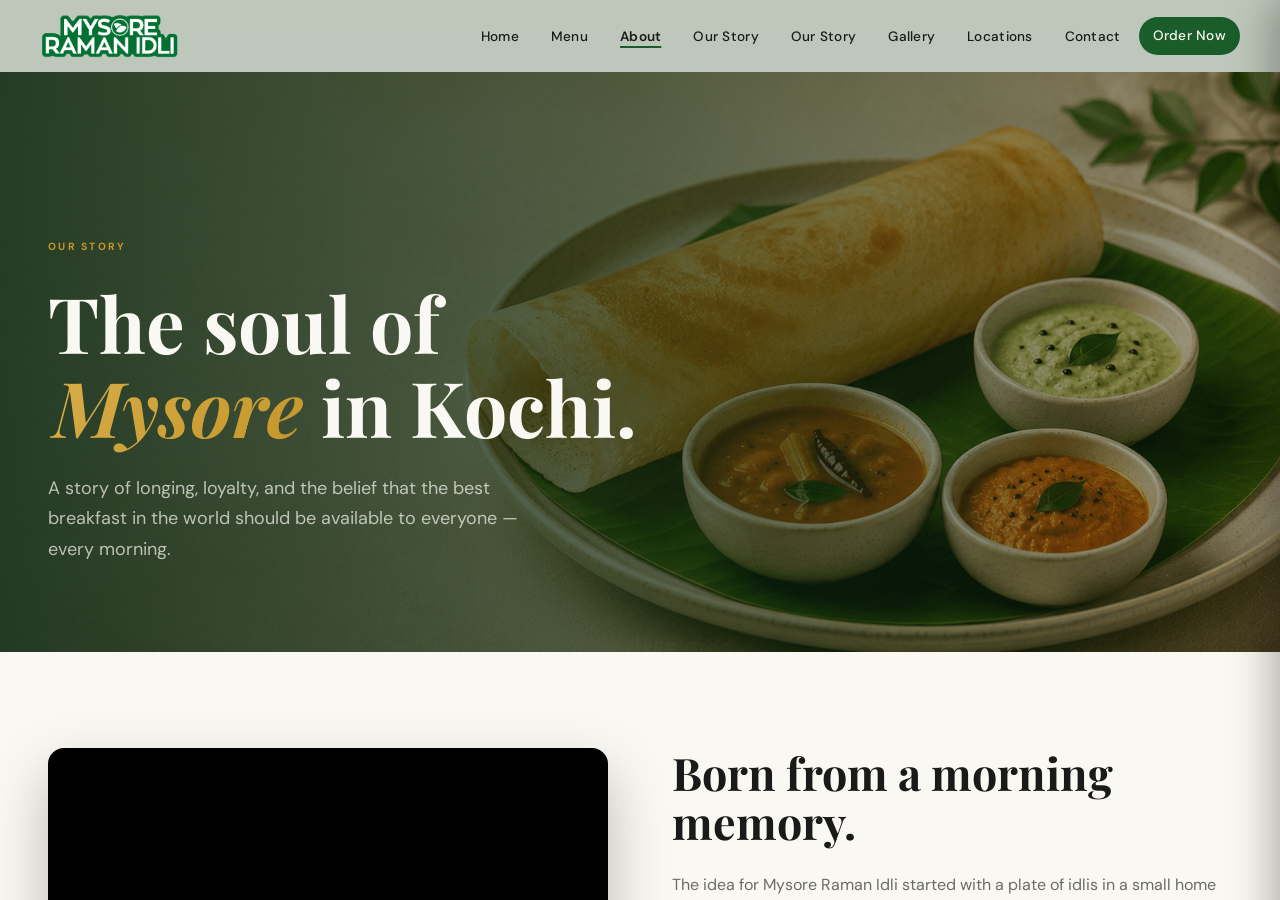
==== docs/about.html @ f214b38c "Add dedicated close button inside nav drawer" ====
<!DOCTYPE html>
<html lang="en">
<head>
  <meta charset="UTF-8" />
  <meta name="viewport" content="width=device-width, initial-scale=1.0" />
  <title>About — Mysore Raman Idli</title>
  <meta name="description" content="The story behind Mysore Raman Idli — from Mysore's misty lanes to the vibrant heart of Kochi." />
  <!-- Open Graph -->
  <meta property="og:type" content="website" />
  <meta property="og:url" content="https://kiranmrkmr.github.io/mysoreramanidli/about.html" />
  <meta property="og:title" content="About — Mysore Raman Idli" />
  <meta property="og:description" content="The story behind Mysore Raman Idli — from Mysore's misty lanes to the vibrant heart of Kochi." />
  <meta property="og:image" content="https://kiranmrkmr.github.io/mysoreramanidli/images/og-image.jpg" />
  <meta property="og:image:width" content="1200" />
  <meta property="og:image:height" content="630" />
  <!-- Twitter Card -->
  <meta name="twitter:card" content="summary_large_image" />
  <meta name="twitter:title" content="About — Mysore Raman Idli" />
  <meta name="twitter:description" content="The story behind Mysore Raman Idli — from Mysore's misty lanes to the vibrant heart of Kochi." />
  <meta name="twitter:image" content="https://kiranmrkmr.github.io/mysoreramanidli/images/og-image.jpg" />
  <link rel="icon" href="images/favicon.png" type="image/png" />
  <link rel="stylesheet" href="css/styles.css" />
</head>
<body>

<!-- ===== NAVBAR ===== -->
<nav class="navbar inner-page" id="navbar">
  <div class="nav-inner">
    <a class="nav-logo" href="index.html">
      <img src="images/mri-text-only-logo.png" alt="Mysore Raman Idli" />
    </a>
    <ul class="nav-links">
      <li><a href="index.html">Home</a></li>
      <li><a href="menu.html">Menu</a></li>
      <li><a href="about.html" class="active">About</a></li>
      <li><a href="story.html">Our Story</a></li>
      <li><a href="story.html">Our Story</a>
  <a href="gallery.html">Gallery</a></li>
      <li><a href="locations.html">Locations</a></li>
      <li><a href="contact.html">Contact</a></li>
      <li><a href="menu.html" class="nav-order">Order Now</a></li>
    </ul>
    <button class="hamburger" aria-label="Toggle menu"><span></span><span></span><span></span></button>
  </div>

<div class="nav-overlay"></div>
<nav class="nav-drawer"><button class="nav-drawer-close" aria-label="Close menu"><svg width="20" height="20" viewBox="0 0 24 24" fill="none" stroke="currentColor" stroke-width="2.5" stroke-linecap="round"><line x1="18" y1="6" x2="6" y2="18"/><line x1="6" y1="6" x2="18" y2="18"/></svg></button>
  <a href="index.html">Home</a>
  <a href="menu.html">Menu</a>
  <a href="about.html" class="active">About</a>
  <a href="story.html">Our Story</a>
  <a href="gallery.html">Gallery</a>
  <a href="locations.html">Locations</a>
  <a href="contact.html">Contact</a>
  <a href="menu.html" class="nav-drawer-order">Order Now</a>
</nav>


<main>

<!-- ===== PAGE HERO ===== -->
<section class="page-hero">
  <div class="page-hero-bg">
    <img src="images/about-heroo.png" alt="" aria-hidden="true" />
  </div>
  <div class="page-hero-overlay"></div>
  <div class="container-xl">
    <div class="reveal">
      <div class="section-label" style="margin-bottom:1.5rem;">Our Story</div>
      <h1>The soul of<br /><span class="text-gradient-gold" style="font-style:italic;">Mysore</span> in Kochi.</h1>
      <p>A story of longing, loyalty, and the belief that the best breakfast in the world should be available to everyone — every morning.</p>
    </div>
  </div>
</section>

<!-- ===== STORY ===== -->
<section class="about-story">
  <div class="container-xl">
    <div class="about-grid">
      <div class="reveal-left">
        <div class="video-wrap">
          <iframe
            src="https://www.youtube.com/embed/CPNdASzoP14?rel=0&modestbranding=1"
            title="Mysore Raman Idli — Our Story"
            allow="accelerometer; autoplay; clipboard-write; encrypted-media; gyroscope; picture-in-picture"
            allowfullscreen
            loading="lazy">
          </iframe>
        </div>
      </div>
      <div class="about-text reveal">
        <h2>Born from a morning memory.</h2>
        <p>The idea for Mysore Raman Idli started with a plate of idlis in a small home in Mysore. Steamed to perfection, draped in golden ghee, dusted with aromatic podi — it was a breakfast that stopped time.</p>
        <p>Our founder spent years trying to recreate that morning in Kochi. He found it was impossible — not because the recipe was secret, but because the <em>care</em> was. The unhurried fermentation. The stone-ground batter. The fresh steam.</p>
        <p>So he did it right. He learnt from the homes of Mysore. He brought the ingredients, the process, the patience — and the people who understood what a real idli meant.</p>
        <p>In November 2022, Mysore Raman Idli opened its doors in Palarivattom, Kochi. Within weeks, the queues told him everything. Kochi was hungry for this. For authenticity. For that morning memory.</p>
        <p class="accent">We are still that small kitchen with big intentions. Just with more tables now.</p>
      </div>
    </div>
  </div>
</section>

<!-- ===== VALUES ===== -->
<section class="values-section">
  <div class="container-xl">
    <div class="section-header reveal">
      <div class="section-label justify-center" style="justify-content:center;margin-bottom:1.25rem;">What We Stand For</div>
      <h2>Our values.</h2>
    </div>
    <div class="values-grid">
      <div class="value-card reveal" data-delay="0">
        <div class="value-icon"><svg xmlns="http://www.w3.org/2000/svg" viewBox="0 0 24 24" fill="none" stroke="currentColor" stroke-width="1.5" stroke-linecap="round" stroke-linejoin="round"><path d="M12 22c-4-4-7-9-7-13a7 7 0 0 1 14 0c0 4-3 9-7 13z"/><path d="M12 9c0 3-2 5.5-2 5.5"/><path d="M12 9c0 3 2 5.5 2 5.5"/></svg></div>
        <h3 class="value-title">Authenticity</h3>
        <p class="value-desc">Recipes sourced from Mysore homes. Nothing adapted for convenience — everything faithful to the original.</p>
      </div>
      <div class="value-card reveal" data-delay="0.1">
        <div class="value-icon"><svg xmlns="http://www.w3.org/2000/svg" viewBox="0 0 24 24" fill="none" stroke="currentColor" stroke-width="1.5" stroke-linecap="round" stroke-linejoin="round"><path d="M5 3h14"/><path d="M5 21h14"/><path d="M9 3v4l-4 5 4 5v4"/><path d="M15 3v4l4 5-4 5v4"/></svg></div>
        <h3 class="value-title">Patience</h3>
        <p class="value-desc">Natural fermentation cannot be rushed. We batter up at night, let it rise slowly, and steam fresh every morning.</p>
      </div>
      <div class="value-card reveal" data-delay="0.2">
        <div class="value-icon"><svg xmlns="http://www.w3.org/2000/svg" viewBox="0 0 24 24" fill="none" stroke="currentColor" stroke-width="1.5" stroke-linecap="round" stroke-linejoin="round"><polygon points="12 2 15.09 8.26 22 9.27 17 14.14 18.18 21.02 12 17.77 5.82 21.02 7 14.14 2 9.27 8.91 8.26 12 2"/></svg></div>
        <h3 class="value-title">Quality</h3>
        <p class="value-desc">Premium raw rice, freshly split urad dal, aged ghee, freshly ground podi spices — quality at every step.</p>
      </div>
      <div class="value-card reveal" data-delay="0.3">
        <div class="value-icon"><svg xmlns="http://www.w3.org/2000/svg" viewBox="0 0 24 24" fill="none" stroke="currentColor" stroke-width="1.5" stroke-linecap="round" stroke-linejoin="round"><path d="M20.84 4.61a5.5 5.5 0 0 0-7.78 0L12 5.67l-1.06-1.06a5.5 5.5 0 0 0-7.78 7.78l1.06 1.06L12 21.23l7.78-7.78 1.06-1.06a5.5 5.5 0 0 0 0-7.78z"/></svg></div>
        <h3 class="value-title">Hospitality</h3>
        <p class="value-desc">In South Indian culture, serving food is an act of care. We carry that spirit into every plate we put on your table.</p>
      </div>
    </div>
  </div>
</section>

<!-- ===== TIMELINE ===== -->
<section class="timeline-section grain">
  <div class="container-xl">
    <div class="section-header reveal" style="color:var(--cream);">
      <div class="section-label justify-center" style="justify-content:center;margin-bottom:1.25rem;">Our Journey</div>
      <h2 style="color:var(--cream);">Milestones.</h2>
    </div>
    <div class="timeline">
      <div class="timeline-item reveal" data-delay="0">
        <div class="timeline-connector">
          <div class="timeline-dot">2022</div>
          <div class="timeline-line"></div>
        </div>
        <div class="timeline-content">
          <h3>Palarivattom</h3>
          <p>Mysore Raman Idli opens its first outlet in Palarivattom, bringing authentic Karnataka flavours to Kochi.</p>
        </div>
      </div>
      <div class="timeline-item reveal" data-delay="0.15">
        <div class="timeline-connector">
          <div class="timeline-dot">2024</div>
          <div class="timeline-line"></div>
        </div>
        <div class="timeline-content">
          <h3>Kakkanad</h3>
          <p>The Kakkanad outlet is officially inaugurated at Navodaya Junction — extending the taste of Mysore to East Kochi.</p>
        </div>
      </div>
      <div class="timeline-item reveal" data-delay="0.3">
        <div class="timeline-connector">
          <div class="timeline-dot">2026</div>
        </div>
        <div class="timeline-content">
          <h3>Kaloor / Kathrikadavu</h3>
          <p>A third branch opens in Kaloor, making Mysore Raman Idli's beloved morning ritual more accessible than ever.</p>
        </div>
      </div>
    </div>
  </div>
</section>

<!-- ===== CTA ===== -->
<section class="about-cta">
  <div class="container-xl">
    <div class="reveal">
      <h2>Come taste the story.</h2>
      <p>Every morning at our restaurants, the story continues. We'd love for you to be part of it.</p>
      <div class="about-cta-btns">
        <a href="menu.html" class="btn-green">View Our Menu &rarr;</a>
        <a href="locations.html" class="btn-outline-green">Find a Location</a>
      </div>
    </div>
  </div>
</section>

</main>

<!-- ===== FOOTER ===== -->
<footer>
  <div class="footer-quote-strip">
    <div class="footer-quote-inner">
      <p class="footer-quote">&ldquo;Bringing the soul of Mysore breakfast to the heart of Kochi&rdquo;</p>
      <div class="footer-social">
        <a href="https://www.instagram.com/mysore_raman_idli/" target="_blank" rel="noopener noreferrer" aria-label="Instagram"><svg xmlns="http://www.w3.org/2000/svg" width="15" height="15" viewBox="0 0 24 24" fill="none" stroke="currentColor" stroke-width="2" stroke-linecap="round" stroke-linejoin="round"><rect x="2" y="2" width="20" height="20" rx="5" ry="5"/><path d="M16 11.37A4 4 0 1 1 12.63 8 4 4 0 0 1 16 11.37z"/><line x1="17.5" y1="6.5" x2="17.51" y2="6.5"/></svg></a>
        <a href="https://www.facebook.com/mysoreramanidli/" target="_blank" rel="noopener noreferrer" aria-label="Facebook"><svg xmlns="http://www.w3.org/2000/svg" width="15" height="15" viewBox="0 0 24 24" fill="none" stroke="currentColor" stroke-width="2" stroke-linecap="round" stroke-linejoin="round"><path d="M18 2h-3a5 5 0 0 0-5 5v3H7v4h3v8h4v-8h3l1-4h-4V7a1 1 0 0 1 1-1h3z"/></svg></a>
        <a href="https://youtube.com/@mysoreramanidli" target="_blank" rel="noopener noreferrer" aria-label="YouTube"><svg xmlns="http://www.w3.org/2000/svg" width="15" height="15" viewBox="0 0 24 24" fill="none" stroke="currentColor" stroke-width="2" stroke-linecap="round" stroke-linejoin="round"><path d="M22.54 6.42a2.78 2.78 0 0 0-1.95-1.96C18.88 4 12 4 12 4s-6.88 0-8.59.46a2.78 2.78 0 0 0-1.95 1.96A29 29 0 0 0 1 12a29 29 0 0 0 .46 5.58A2.78 2.78 0 0 0 3.41 19.6C5.12 20 12 20 12 20s6.88 0 8.59-.46a2.78 2.78 0 0 0 1.95-1.95A29 29 0 0 0 23 12a29 29 0 0 0-.46-5.58z"/><polygon points="9.75 15.02 15.5 12 9.75 8.98 9.75 15.02"/></svg></a>
      </div>
    </div>
  </div>
  <div class="footer-grid">
    <div>
      <img src="images/mri-full-logo.png" alt="Mysore Raman Idli" class="footer-brand-logo" />
      <p class="footer-brand-desc">Authentic Mysore-style breakfast traditions brought to Kochi. Naturally fermented idlis, handcrafted chutneys, premium podi blends.</p>
      <a href="menu.html" class="footer-brand-link">View Full Menu &rarr;</a>
    </div>
    <div>
      <h3 class="footer-col-title">Explore</h3>
      <ul class="footer-links">
        <li><a href="index.html">Home</a></li><li><a href="menu.html">Menu</a></li><li><a href="about.html">About</a></li><li><a href="story.html">Our Story</a></li>
      <li><a href="story.html">Our Story</a>
  <a href="gallery.html">Gallery</a></li><li><a href="locations.html">Locations</a></li><li><a href="contact.html">Contact</a></li>
      </ul>
    </div>
    <div>
      <h3 class="footer-col-title">Our Menu</h3>
      <ul class="footer-links">
        <li><a href="menu.html#idli">Idli</a></li><li><a href="menu.html#dosa">Dosa</a></li><li><a href="menu.html#bangalore">Bangalore Specials</a></li><li><a href="menu.html#uthappam">Uthappam</a></li><li><a href="menu.html#puri">Puri, Bhature &amp; Porotta</a></li><li><a href="menu.html#hot">Hot Drinks</a></li>
      </ul>
    </div>
    <div>
      <h3 class="footer-col-title">Locations</h3>
      <div class="footer-loc-block">
        <p class="footer-loc-name">Kakkanad</p>
        <div class="footer-loc-info"><svg xmlns="http://www.w3.org/2000/svg" viewBox="0 0 24 24" fill="none" stroke="currentColor" stroke-width="2" stroke-linecap="round" stroke-linejoin="round"><path d="M21 10c0 7-9 13-9 13s-9-6-9-13a9 9 0 0 1 18 0z"/><circle cx="12" cy="10" r="3"/></svg><span>Navodaya Junction, Kakkanad, Kochi – 682030</span></div>
        <div class="footer-loc-info"><svg xmlns="http://www.w3.org/2000/svg" viewBox="0 0 24 24" fill="none" stroke="currentColor" stroke-width="2" stroke-linecap="round" stroke-linejoin="round"><circle cx="12" cy="12" r="10"/><polyline points="12 6 12 12 16 14"/></svg><span>7 AM–12 PM  |  5–11 PM</span></div>
      </div>
      
      </div>
      
      </div>
    </div>
  </div>
  <div class="footer-bottom">
    <div class="footer-bottom-inner">
      <p class="footer-copy">&copy; 2025 Mysore Raman Idli. All rights reserved.</p>
      <div class="footer-legal"><a href="#">Privacy Policy</a><a href="#">Terms of Use</a></div>
    </div>
  </div>
</footer>

<script src="js/main.js"></script>
</body>
</html>
---- docs/css/styles.css ----
/* =============================================
   MYSORE RAMAN IDLI — CSS Styles
   ============================================= */

/* --- Google Fonts --- */
@import url('https://fonts.googleapis.com/css2?family=Playfair+Display:ital,wght@0,400;0,500;0,600;0,700;0,800;0,900;1,400;1,600;1,800&family=Cormorant+Garamond:ital,wght@0,300;0,400;0,500;1,300;1,400;1,500&family=DM+Sans:ital,opsz,wght@0,9..40,300;0,9..40,400;0,9..40,500;0,9..40,600;0,9..40,700;1,9..40,300;1,9..40,400&display=swap');

/* --- CSS Variables --- */
:root {
  --forest-green: #1A5C2A;
  --forest-dark: #0D3518;
  --forest-deep: #0A2710;
  --forest-light: #2D7A40;
  --cream: #FAF8F2;
  --ivory: #F0EAD8;
  --parchment: #E8DEC8;
  --brass: #C4962A;
  --brass-light: #D9AE4A;
  --warm-brown: #5D3A1A;
  --charcoal: #1A1A1A;
  --mid-gray: #6B6B6B;
}

/* --- Reset & Base --- */
*, *::before, *::after { box-sizing: border-box; margin: 0; padding: 0; }
html { scroll-behavior: smooth; }
body {
  font-family: 'DM Sans', system-ui, sans-serif;
  background: var(--forest-dark);
  color: var(--charcoal);
  line-height: 1.6;
  overflow-x: hidden;
  -webkit-font-smoothing: antialiased;
  -moz-osx-font-smoothing: grayscale;
}
/* Barba page transitions */
img { max-width: 100%; height: auto; display: block; }
a { text-decoration: none; color: inherit; }
button { font-family: inherit; cursor: pointer; }

/* --- Typography --- */
.font-serif { font-family: 'Playfair Display', serif; }
.font-accent { font-family: 'Cormorant Garamond', serif; }

/* --- Layout --- */
.container-xl {
  max-width: 1280px;
  margin: 0 auto;
  padding: 0 1.5rem;
}
@media (min-width: 768px) {
  .container-xl { padding: 0 2rem; }
}
@media (min-width: 1024px) {
  .container-xl { padding: 0 2.5rem; }
}
@media (min-width: 1280px) {
  .container-xl { padding: 0 3rem; }
}

/* --- Grain Overlay --- */
.grain { position: relative; }
.grain::after {
  content: '';
  position: absolute;
  inset: 0;
  background-image: url("data:image/svg+xml,%3Csvg viewBox='0 0 256 256' xmlns='http://www.w3.org/2000/svg'%3E%3Cfilter id='noise'%3E%3CfeTurbulence type='fractalNoise' baseFrequency='0.9' numOctaves='4' stitchTiles='stitch'/%3E%3C/filter%3E%3Crect width='100%25' height='100%25' filter='url(%23noise)' opacity='1'/%3E%3C/svg%3E");
  pointer-events: none;
  z-index: 1;
  opacity: 0.4;
  mix-blend-mode: multiply;
}

/* --- Section Label --- */
.section-label {
  display: inline-flex;
  align-items: center;
  gap: 0.75rem;
  font-size: 0.65rem;
  font-weight: 700;
  letter-spacing: 0.22em;
  text-transform: uppercase;
  color: var(--brass);
  font-family: 'DM Sans', sans-serif;
}
.section-label-line {
  display: inline-block;
  width: 1.75rem;
  height: 1px;
  background: rgba(196,150,42,0.6);
}

/* --- Buttons --- */
.btn-green {
  display: inline-flex;
  align-items: center;
  gap: 0.5rem;
  padding: 0.875rem 1.75rem;
  background: var(--forest-green);
  color: var(--cream);
  font-weight: 600;
  font-size: 0.875rem;
  letter-spacing: 0.05em;
  border-radius: 9999px;
  border: none;
  cursor: pointer;
  transition: all 0.3s;
  text-decoration: none;
}
.btn-green:hover {
  background: var(--forest-dark);
  transform: translateY(-2px);
  box-shadow: 0 8px 24px rgba(26,92,42,0.3);
}
.btn-outline-green {
  display: inline-flex;
  align-items: center;
  gap: 0.5rem;
  padding: 0.875rem 1.75rem;
  background: transparent;
  color: var(--forest-green);
  font-weight: 600;
  font-size: 0.875rem;
  letter-spacing: 0.05em;
  border-radius: 9999px;
  border: 1.5px solid var(--forest-green);
  cursor: pointer;
  transition: all 0.3s;
  text-decoration: none;
}
.btn-outline-green:hover {
  background: var(--forest-green);
  color: var(--cream);
  transform: translateY(-2px);
}
.btn-outline-dark {
  display: inline-flex;
  align-items: center;
  gap: 0.5rem;
  padding: 0.875rem 1.75rem;
  background: transparent;
  color: rgba(250,248,242,0.7);
  font-weight: 600;
  font-size: 0.875rem;
  letter-spacing: 0.05em;
  border-radius: 9999px;
  border: 1.5px solid rgba(255,255,255,0.2);
  cursor: pointer;
  transition: all 0.3s;
  text-decoration: none;
}
.btn-outline-dark:hover {
  background: rgba(255,255,255,0.1);
  color: var(--cream);
  border-color: rgba(255,255,255,0.4);
}
.btn-cream {
  display: inline-flex;
  align-items: center;
  gap: 0.5rem;
  padding: 1rem 2rem;
  background: var(--cream);
  color: var(--forest-green);
  font-weight: 700;
  font-size: 0.875rem;
  border-radius: 9999px;
  border: none;
  cursor: pointer;
  transition: all 0.3s;
  text-decoration: none;
}
.btn-cream:hover { background: var(--ivory); }

/* --- Text Gradients --- */
.text-gradient {
  background: linear-gradient(135deg, #FAF8F2 30%, #C4962A 100%);
  -webkit-background-clip: text;
  -webkit-text-fill-color: transparent;
  background-clip: text;
}
.text-gradient-gold {
  background: linear-gradient(135deg, #D9AE4A, #C4962A);
  -webkit-background-clip: text;
  -webkit-text-fill-color: transparent;
  background-clip: text;
}

/* --- Card Hover --- */
.card-hover {
  transition: transform 0.3s ease, box-shadow 0.3s ease;
}
.card-hover:hover {
  transform: translateY(-6px);
  box-shadow: 0 20px 40px rgba(0,0,0,0.12);
}

/* --- Scroll Reveal Animations --- */
.reveal { opacity: 0; transform: translateY(32px); will-change: opacity, transform; }
.reveal.visible { animation: reveal-up 0.75s ease forwards; }

.reveal-left { opacity: 0; transform: translateY(28px); will-change: opacity, transform; }
.reveal-left.visible { animation: reveal-up 0.75s ease forwards; }

.reveal-right { opacity: 0; transform: translateY(28px); will-change: opacity, transform; }
.reveal-right.visible { animation: reveal-up 0.75s ease forwards; }

/* --- Keyframes --- */
@keyframes reveal-up {
  from { opacity: 0; transform: translateY(32px); }
  to   { opacity: 1; transform: translateY(0); }
}
@keyframes reveal-from-left {
  from { opacity: 0; transform: translateX(-36px); }
  to   { opacity: 1; transform: translateX(0); }
}
@keyframes reveal-from-right {
  from { opacity: 0; transform: translateX(36px); }
  to   { opacity: 1; transform: translateX(0); }
}

@keyframes marquee {
  0% { transform: translateX(0); }
  100% { transform: translateX(-50%); }
}
@keyframes marquee-reverse {
  0% { transform: translateX(-50%); }
  100% { transform: translateX(0); }
}
@keyframes float {
  0%, 100% { transform: translateY(0); }
  50% { transform: translateY(-12px); }
}
@keyframes float-delayed {
  0%, 100% { transform: translateY(0); }
  50% { transform: translateY(-10px); }
}
@keyframes scroll-cue {
  0%, 100% { transform: translateY(0); opacity: 0.5; }
  50% { transform: translateY(8px); opacity: 1; }
}

/* =============================================
   NAVBAR
   ============================================= */
.navbar {
  position: fixed;
  top: 0;
  left: 0;
  right: 0;
  z-index: 1002;
  transition: background 0.4s ease, box-shadow 0.4s ease, backdrop-filter 0.4s ease;
  padding: 0;
}
.navbar.scrolled, .navbar.inner-page {
  background: rgba(250,248,242,0.75);
  backdrop-filter: blur(16px);
  -webkit-backdrop-filter: blur(16px);
  box-shadow: 0 2px 20px rgba(0,0,0,0.08);
}
.navbar.transparent { background: transparent; }

.nav-inner {
  max-width: 1280px;
  margin: 0 auto;
  padding: 0 1.5rem;
  height: 72px;
  display: flex;
  align-items: center;
  justify-content: space-between;
  gap: 1rem;
}
@media (min-width: 768px) {
  .nav-inner { padding: 0 2.5rem; }
}

.nav-logo img {
  height: 48px;
  width: auto;
  transition: filter 0.4s;
}
.navbar.transparent .nav-logo img { }
.navbar.scrolled .nav-logo img,
.navbar.inner-page .nav-logo img { filter: none; }

.nav-links {
  display: none;
  align-items: center;
  gap: 0.25rem;
  list-style: none;
}
@media (min-width: 900px) {
  .nav-links { display: flex; }
}
.nav-links a {
  font-size: 0.85rem;
  font-weight: 500;
  padding: 0.5rem 0.875rem;
  border-radius: 9999px;
  transition: all 0.25s;
  letter-spacing: 0.02em;
}
.navbar.transparent .nav-links a { color: rgba(250,248,242,0.8); }
.navbar.transparent .nav-links a:hover { color: var(--cream); background: rgba(255,255,255,0.1); }
.navbar.scrolled .nav-links a,
.navbar.inner-page .nav-links a { color: var(--charcoal); }
.navbar.scrolled .nav-links a:hover,
.navbar.inner-page .nav-links a:hover { color: var(--forest-green); background: rgba(26,92,42,0.06); }
.nav-links a.active { font-weight: 600; text-decoration: underline; text-underline-offset: 5px; text-decoration-thickness: 1.5px; }
.navbar.transparent .nav-links a.active { color: var(--cream) !important; text-decoration-color: rgba(255,255,255,0.8); }
.navbar.scrolled .nav-links a.active,
.navbar.inner-page .nav-links a.active { color: var(--charcoal) !important; text-decoration-color: var(--forest-green); }

.nav-order {
  display: none;
  padding: 0.6rem 1.25rem;
  background: var(--forest-green);
  color: var(--cream) !important;
  border-radius: 9999px;
  font-size: 0.85rem;
  font-weight: 600;
  transition: all 0.3s;
}
.nav-order:hover { background: var(--forest-dark) !important; transform: translateY(-1px); }
@media (min-width: 900px) { .nav-order { display: inline-flex; } }

.hamburger {
  display: flex;
  flex-direction: column;
  gap: 6px;
  padding: 0.5rem;
  background: none;
  border: none;
  cursor: pointer;
  z-index: 1001;
  position: relative;
}
@media (min-width: 900px) { .hamburger { display: none; } }
.hamburger span {
  display: block;
  width: 28px;
  height: 3px;
  border-radius: 3px;
  transition: all 0.3s;
}
.navbar.transparent .hamburger span { background: var(--cream); }
.navbar.scrolled .hamburger span,
.navbar.inner-page .hamburger span { background: var(--charcoal); }
.hamburger.open span,
.navbar.scrolled .hamburger.open span,
.navbar.inner-page .hamburger.open span { background: var(--cream) !important; }
.hamburger.open span:nth-child(1) { transform: translateY(9px) rotate(45deg); }
.hamburger.open span:nth-child(2) { opacity: 0; transform: scaleX(0); }
.hamburger.open span:nth-child(3) { transform: translateY(-9px) rotate(-45deg); }

/* Mobile Drawer */
.nav-drawer {
  position: fixed;
  top: 0;
  right: 0;
  bottom: 0;
  width: min(320px, 88vw);
  background: var(--forest-dark);
  z-index: 1001;
  transform: translateX(100%);
  transition: transform 0.4s cubic-bezier(0.16,1,0.3,1);
  padding: 5rem 2rem 2rem;
  box-shadow: -8px 0 40px rgba(0,0,0,0.3);
  display: flex;
  flex-direction: column;
  justify-content: center;
  align-items: flex-start;
  gap: 0;
  overflow-y: auto;
}
.nav-drawer.open { transform: translateX(0); }
.nav-drawer-close {
  position: absolute;
  top: 1.1rem;
  right: 1.25rem;
  width: 2.5rem;
  height: 2.5rem;
  display: flex;
  align-items: center;
  justify-content: center;
  background: rgba(255,255,255,0.08);
  border: 1px solid rgba(255,255,255,0.12);
  border-radius: 50%;
  color: var(--cream);
  cursor: pointer;
  transition: background 0.2s;
}
.nav-drawer-close:hover { background: rgba(255,255,255,0.16); }
.nav-drawer a {
  display: block;
  padding: 0.65rem 1rem;
  font-family: 'Playfair Display', serif;
  font-size: 1.6rem;
  font-weight: 700;
  color: rgba(250,248,242,0.65);
  border-radius: 0.5rem;
  transition: all 0.2s;
  letter-spacing: -0.01em;
}
.nav-drawer a:hover { color: var(--cream); background: rgba(255,255,255,0.06); }
.nav-drawer a.active { color: var(--brass-light) !important; font-weight: 800; }

@media (max-height: 640px) {
  .nav-drawer { justify-content: flex-start; padding-top: 4.5rem; }
  .nav-drawer a { font-size: 1.25rem; padding: 0.45rem 1rem; }
}
.nav-drawer-order {
  margin-top: 1.5rem;
  padding: 0.9rem 1.5rem;
  background: var(--forest-green);
  color: var(--cream) !important;
  text-align: center;
  border-radius: 9999px;
  font-family: 'Inter', sans-serif;
  font-size: 0.95rem;
  font-weight: 700;
  letter-spacing: 0.02em;
}
.nav-drawer-order:hover { background: #2D7A40 !important; }
.nav-overlay {
  position: fixed;
  inset: 0;
  background: rgba(0,0,0,0.55);
  z-index: 1000;
  display: none;
  backdrop-filter: blur(2px);
}
.nav-overlay.open { display: block; }

/* =============================================
   HERO
   ============================================= */
.hero {
  position: relative;
  height: 100svh;
  min-height: 600px;
  display: flex;
  flex-direction: column;
  overflow: hidden;
  background: var(--forest-deep);
}
.hero-video-bg {
  position: absolute;
  inset: 0;
  width: 100%;
  height: 100%;
  object-fit: cover;
  opacity: 1;
  pointer-events: none;
  z-index: 0;
}
.hero-video-overlay {
  position: absolute;
  inset: 0;
  background: rgba(10, 39, 16, 0.85);
  z-index: 1;
  pointer-events: none;
}
.hero-blobs { position: absolute; inset: 0; pointer-events: none; overflow: hidden; z-index: 2; }
.hero-blob-1 {
  position: absolute;
  width: 700px;
  height: 700px;
  border-radius: 50%;
  background: radial-gradient(circle, #2D7A40 0%, transparent 70%);
  opacity: 0.18;
  top: -20%;
  left: -15%;
}
.hero-blob-2 {
  position: absolute;
  width: 400px;
  height: 400px;
  border-radius: 50%;
  background: radial-gradient(circle, #C4962A 0%, transparent 70%);
  opacity: 0.09;
  bottom: 5%;
  right: 0%;
}
/* ---- HERO SPLIT LAYOUT ---- */
.hero-split {
  position: relative;
  z-index: 3;
  flex: 1;
  display: flex;
  align-items: center;
  gap: 3rem;
  padding-top: 6rem;
  padding-bottom: 1rem;
  min-height: 0;
}
@media (min-width: 768px) { .hero-split { padding-top: 7rem; } }

/* Tablet: no right column, center the text */
@media (min-width: 768px) and (max-width: 1023px) {
  .hero-split {
    justify-content: center;
    padding-left: 3rem;
    padding-right: 3rem;
  }
  .hero-left {
    align-items: center;
    text-align: center;
    max-width: 36rem;
  }
  .hero-headline { align-items: center; font-size: clamp(3rem, 7vw, 5rem); }
  .hero-sub-text { text-align: center; }
  .hero-btns { justify-content: center; }
  .hero-eyebrow { justify-content: center; }
}

/* Left column */
.hero-left {
  flex: 1;
  display: flex;
  flex-direction: column;
  justify-content: center;
  min-width: 0;
}

/* Right column */
.hero-right {
  flex: 0 0 48%;
  display: none;
  position: relative;
  padding: 0 4rem;
}
@media (min-width: 1024px) { .hero-right { display: block; } }

/* Main image */
.hero-img-wrap {
  position: relative;
  width: 100%;
  aspect-ratio: 3 / 3;
  perspective: 600px;
}
.hero-main-img {
  width: 100%;
  height: 100%;
  max-height: 62vh;
  object-fit: cover;
  border-radius: 2rem;
  box-shadow: 0 32px 80px rgba(0,0,0,0.5);
}
.hero-cutout {
  object-fit: contain;
  border-radius: 0;
  box-shadow: none;
  background: transparent;
  will-change: transform;
  transform-origin: center center;
  transform-style: preserve-3d;
  z-index: 1;
  position: relative;
}

/* Accent floating images — transparent PNGs, no clip/border */
.hero-accent {
  position: absolute;
  pointer-events: none;
  will-change: transform;
  z-index: 10;
  isolation: isolate;
}
.hero-accent img {
  width: 100%;
  height: 100%;
  object-fit: contain;
  filter:
    drop-shadow(0 0 12px rgba(0,0,0,0.35))
    drop-shadow(0 16px 40px rgba(0,0,0,0.35))
    drop-shadow(0 4px 8px rgba(0,0,0,0.35));
}
/* Coffee — bottom-left, outside the plate */
.hero-accent-1 { width: 10rem; height: 10rem; bottom: 8%;  left: -5rem; }
/* Idli plate — top-right, above the plate */
.hero-accent-2 { width: 11rem; height: 11rem; top: -8%;    right: -1rem; }
/* Thali — bottom-right, outside the plate */
.hero-accent-3 { width: 10rem; height: 10rem; bottom: 10%; right: -5rem; }

/* Eyebrow */
.hero-eyebrow {
  display: flex;
  align-items: center;
  gap: 0.5rem;
  margin-bottom: 1.5rem;
}
.hero-eyebrow-line { width: 2rem; height: 1px; background: rgba(196,150,42,0.5); }
.hero-eyebrow-dot { width: 5px; height: 5px; border-radius: 50%; background: var(--brass); flex-shrink: 0; }
.hero-eyebrow span {
  font-size: 0.62rem;
  font-weight: 700;
  letter-spacing: 0.25em;
  text-transform: uppercase;
  color: var(--brass-light);
}

/* Headline */
.hero-headline {
  display: flex;
  flex-direction: column;
  font-family: 'Playfair Display', serif;
  font-size: clamp(2.8rem, 6.5vw, 6rem);
  line-height: 1.05;
  letter-spacing: -0.02em;
  color: var(--cream);
  margin-bottom: 1.75rem;
}
.hero-hl-line { display: block; }
.hero-hl-italic { font-style: italic; color: var(--brass-light); }

/* Sub text */
.hero-sub-text {
  max-width: 30rem;
  color: rgba(250,248,242,0.5);
  font-size: 0.95rem;
  line-height: 1.8;
  font-weight: 300;
  margin-bottom: 2.25rem;
}
@media (min-width: 768px) { .hero-sub-text { font-size: 1rem; } }

/* Buttons */
.hero-btns { display: flex; flex-wrap: nowrap; gap: 0.625rem; }

@media (max-width: 767px) {
  .hero-headline { font-size: 58px; }
  .hero-btns {
    flex-direction: column;
    align-items: flex-start;
    gap: 0.75rem;
  }
  .hero-btns .btn-outline-cream { display: none; }
  .hero-btns .btn-green {
    font-size: 0.875rem;
    padding: 0.875rem 1.75rem;
  }
}
.btn-outline-cream {
  display: inline-flex;
  align-items: center;
  padding: 0.75rem 1.75rem;
  border-radius: 9999px;
  border: 1.5px solid rgba(250,248,242,0.35);
  color: var(--cream);
  font-size: 0.875rem;
  font-weight: 500;
  letter-spacing: 0.02em;
  transition: border-color 0.2s, background 0.2s;
  text-decoration: none;
}
.btn-outline-cream:hover { border-color: rgba(250,248,242,0.7); background: rgba(250,248,242,0.07); }
.hero-scroll {
  position: relative;
  z-index: 4;
  display: flex;
  flex-direction: column;
  align-items: center;
  padding-bottom: 1.25rem;
  padding-top: 1rem;
  gap: 0.5rem;
  flex-shrink: 0;
}
.hero-scroll-label {
  font-size: 0.6rem;
  color: rgba(250,248,242,0.3);
  letter-spacing: 0.2em;
  text-transform: uppercase;
}
.hero-scroll-line {
  width: 1px;
  height: 1.75rem;
  background: linear-gradient(to bottom, rgba(250,248,242,0.3), transparent);
  animation: scroll-cue 2s ease-in-out infinite;
}
.hero-stats {
  position: relative;
  z-index: 2;
  border-top: 1px solid rgba(255,255,255,0.1);
}
.hero-stats-grid {
  max-width: 1280px;
  margin: 0 auto;
  padding: 0 1.5rem;
  display: grid;
  grid-template-columns: repeat(3, 1fr);
  divide-x: 1px solid rgba(255,255,255,0.1);
}
@media (min-width: 768px) { .hero-stats-grid { padding: 0 2.5rem; } }
.hero-stat {
  display: flex;
  flex-direction: column;
  align-items: center;
  padding: 1.25rem 1rem;
  border-right: 1px solid rgba(255,255,255,0.1);
}
.hero-stat:last-child { border-right: none; }
.hero-stat-val {
  font-family: 'Playfair Display', serif;
  color: var(--brass-light);
  font-size: 1.5rem;
  font-weight: 700;
}
@media (min-width: 768px) { .hero-stat-val { font-size: 1.875rem; } }
.hero-stat-label {
  color: rgba(250,248,242,0.35);
  font-size: 0.65rem;
  margin-top: 0.25rem;
  text-align: center;
}

/* =============================================
   SIGNATURE DISHES
   ============================================= */
.dishes-section { padding: 6rem 0; background: var(--cream); }
@media (min-width: 768px) { .dishes-section { padding: 8rem 0; } }
.section-header { text-align: center; margin-bottom: 4rem; }
.section-header h2 {
  font-family: 'Playfair Display', serif;
  font-size: clamp(2rem, 4.5vw, 3.8rem);
  line-height: 1.1;
  color: var(--charcoal);
  margin-bottom: 1rem;
}
.section-header h2 em {
  font-style: italic;
  color: var(--forest-green);
  font-style: normal;
}
.section-header p { max-width: 36rem; margin: 0 auto; color: var(--mid-gray); line-height: 1.7; }
.dishes-grid {
  display: grid;
  grid-template-columns: 1fr;
  gap: 1.5rem;
}
@media (min-width: 640px) { .dishes-grid { grid-template-columns: repeat(2, 1fr); } }
@media (min-width: 1024px) { .dishes-grid { grid-template-columns: repeat(3, 1fr); } }
/* Mobile: hide dishes 4–6 and show inline CTA after 3 */
.dishes-mobile-cta { display: none; text-align: center; margin-top: 2rem; }
@media (max-width: 639px) {
  .dishes-grid-extra { display: none; }
  .dishes-mobile-cta { display: block; }
  .section-cta { display: none; }
}
.dish-card {
  background: white;
  border-radius: 1rem;
  overflow: hidden;
  box-shadow: 0 2px 8px rgba(0,0,0,0.06);
  transition: transform 0.3s, box-shadow 0.3s;
}
.dish-card:hover { transform: translateY(-6px); box-shadow: 0 20px 40px rgba(0,0,0,0.12); }
.dish-img-wrap { position: relative; height: 13rem; overflow: hidden; }
.dish-img-wrap img {
  width: 100%;
  height: 100%;
  object-fit: cover;
  transition: transform 0.7s ease;
}
.dish-card:hover .dish-img-wrap img { transform: scale(1.1); }
.dish-img-overlay {
  position: absolute;
  inset: 0;
  background: linear-gradient(to top, rgba(0,0,0,0.5), transparent);
}
.dish-badge {
  position: absolute;
  top: 1rem;
  left: 1rem;
  padding: 0.3rem 0.85rem;
  border-radius: 9999px;
  background: var(--forest-dark);
  color: var(--cream);
  font-size: 0.72rem;
  font-weight: 700;
  letter-spacing: 0.04em;
  box-shadow: 0 2px 8px rgba(0,0,0,0.25);
}
.dish-num {
  position: absolute;
  top: 1rem;
  right: 1rem;
  font-family: 'Playfair Display', serif;
  color: rgba(255,255,255,0.2);
  font-size: 1.875rem;
  font-weight: 700;
}
.dish-body { padding: 1.25rem; }
.dish-tag { font-size: 0.6rem; font-weight: 700; letter-spacing: 0.2em; text-transform: uppercase; color: var(--brass); margin-bottom: 0.25rem; }
.dish-name { font-family: 'Playfair Display', serif; font-size: 1.25rem; font-weight: 700; color: var(--charcoal); margin-bottom: 0.5rem; }
.dish-desc { font-size: 0.875rem; color: var(--mid-gray); line-height: 1.6; margin-bottom: 1rem; }
.dish-footer { display: flex; align-items: center; justify-content: space-between; }
.dish-price { font-family: 'Playfair Display', serif; font-size: 1.5rem; font-weight: 700; color: var(--forest-green); }
.dish-order { font-size: 0.75rem; font-weight: 600; color: var(--cream); background: var(--forest-green); padding: 0.375rem 0.875rem; border-radius: 9999px; border: none; cursor: pointer; transition: background 0.2s; }
.dish-order:hover { background: var(--forest-dark); }
.section-cta { text-align: center; margin-top: 3.5rem; }

/* =============================================
   WHY DIFFERENT
   ============================================= */
.why-section {
  position: relative;
  padding: 6rem 0;
  background: var(--forest-dark);
  overflow: hidden;
}
@media (min-width: 768px) { .why-section { padding: 8rem 0; } }
.why-watermark {
  position: absolute;
  inset: 0;
  display: flex;
  align-items: center;
  justify-content: center;
  pointer-events: none;
  overflow: hidden;
}
.why-watermark span {
  font-family: 'Playfair Display', serif;
  font-weight: 900;
  font-size: clamp(8rem, 22vw, 22rem);
  line-height: 1;
  color: rgba(255,255,255,0.025);
  user-select: none;
}
.why-layout {
  display: grid;
  grid-template-columns: 1fr;
  gap: 3rem;
  align-items: center;
}
@media (min-width: 1024px) {
  .why-layout {
    grid-template-columns: 1fr 2.5fr;
    gap: 4rem;
    align-items: center;
  }
}
.why-intro { max-width: 28rem; }
.why-intro h2 {
  font-family: 'Playfair Display', serif;
  font-size: clamp(2rem, 4.5vw, 3.8rem);
  line-height: 1.1;
  color: var(--cream);
}
.pillars-grid {
  display: grid;
  grid-template-columns: 1fr;
  gap: 1.25rem;
}
@media (min-width: 768px) { .pillars-grid { grid-template-columns: repeat(2, 1fr); } }
@media (min-width: 1024px) { .pillars-grid { grid-template-columns: repeat(3, 1fr); } }
.pillar-card {
  position: relative;
  padding: 1.5rem;
  border-radius: 1rem;
  border: 1px solid rgba(255,255,255,0.08);
  background: rgba(255,255,255,0.04);
  transition: background 0.3s, border-color 0.3s, transform 0.3s;
  overflow: hidden;
}
.pillar-card:hover {
  background: rgba(255,255,255,0.08);
  border-color: rgba(255,255,255,0.16);
  transform: translateY(-4px);
}
.pillar-num {
  position: absolute;
  top: 1.25rem;
  right: 1.25rem;
  font-family: 'Playfair Display', serif;
  font-size: 2.5rem;
  font-weight: 900;
  color: rgba(255,255,255,0.06);
  transition: color 0.3s;
}
.pillar-card:hover .pillar-num { color: rgba(255,255,255,0.1); }
.pillar-icon { width: 2rem; height: 2rem; margin-bottom: 1rem; color: var(--brass-light); }
.pillar-icon svg { width: 100%; height: 100%; }
.pillar-title { font-family: 'Playfair Display', serif; font-size: 1.125rem; font-weight: 700; color: var(--cream); margin-bottom: 0.5rem; }
.pillar-desc { font-size: 0.875rem; color: rgba(250,248,242,0.45); line-height: 1.6; }
.pillar-line { margin-top: 1.25rem; height: 1px; background: var(--brass); width: 0; transition: width 0.5s ease; }
.pillar-card:hover .pillar-line { width: 100%; }
.quote-card {
  padding: 1.5rem;
  border-radius: 1rem;
  background: rgba(45,122,64,0.25);
  border: 1px solid rgba(45,122,64,0.4);
  display: flex;
  flex-direction: column;
  justify-content: space-between;
  min-height: 200px;
}
.quote-card blockquote {
  font-family: 'Cormorant Garamond', serif;
  font-style: italic;
  font-size: 1.25rem;
  color: rgba(250,248,242,0.85);
  line-height: 1.6;
}
@media (min-width: 768px) { .quote-card blockquote { font-size: 1.5rem; } }
.quote-author { margin-top: 1.25rem; color: var(--brass-light); font-size: 0.875rem; font-weight: 600; }

/* =============================================
   BRAND STORY
   ============================================= */
.story-section { padding: 6rem 0; background: var(--ivory); overflow: hidden; }
@media (min-width: 768px) { .story-section { padding: 8rem 0; } }
.story-grid {
  display: grid;
  grid-template-columns: 1fr;
  gap: 3.5rem;
  align-items: center;
}
@media (min-width: 1024px) {
  .story-grid { grid-template-columns: repeat(2, 1fr); gap: 5rem; }
}
.story-images { position: relative; order: 2; }
@media (min-width: 1024px) { .story-images { order: 1; } }
.story-main-img {
  position: relative;
  height: 26rem;
  border-radius: 1rem;
  overflow: hidden;
  box-shadow: 0 25px 50px rgba(0,0,0,0.2);
}
@media (min-width: 768px) { .story-main-img { height: 33rem; } }
.story-main-img img { width: 100%; height: 100%; object-fit: cover; }
.story-main-img::after {
  content: '';
  position: absolute;
  inset: 0;
  background: linear-gradient(to top, rgba(13,53,24,0.4), transparent);
}
.story-secondary-img {
  position: absolute;
  bottom: -2rem;
  right: -1rem;
  width: 11rem;
  height: 11rem;
  border-radius: 0.75rem;
  overflow: hidden;
  border: 4px solid var(--ivory);
  box-shadow: 0 20px 40px rgba(0,0,0,0.25);
}
@media (min-width: 768px) {
  .story-secondary-img { width: 13rem; height: 13rem; right: -2.5rem; }
}
.story-secondary-img img { width: 100%; height: 100%; object-fit: cover; }
.story-badge {
  position: absolute;
  top: 1.5rem;
  left: 1.5rem;
  background: var(--brass);
  color: var(--forest-deep);
  border-radius: 50%;
  width: 5rem;
  height: 5rem;
  display: flex;
  flex-direction: column;
  align-items: center;
  justify-content: center;
  box-shadow: 0 8px 20px rgba(0,0,0,0.2);
}
.story-badge-est { font-size: 0.55rem; font-weight: 700; letter-spacing: 0.15em; text-transform: uppercase; }
.story-badge-year { font-family: 'Playfair Display', serif; font-size: 1.125rem; font-weight: 900; line-height: 1; }
.story-text { order: 1; }
@media (min-width: 1024px) { .story-text { order: 2; } }
.story-text h2 {
  font-family: 'Playfair Display', serif;
  font-size: clamp(1.8rem, 3.5vw, 3rem);
  line-height: 1.1;
  color: var(--charcoal);
  margin-bottom: 1.75rem;
}
.story-text h2 .mysore { color: var(--forest-green); font-style: italic; }
.story-text h2 .kochi { color: var(--brass); font-style: italic; }
.story-text p { color: var(--mid-gray); line-height: 1.8; margin-bottom: 1rem; }
.story-text .accent-text {
  font-family: 'Cormorant Garamond', serif;
  font-style: italic;
  font-size: 1.3rem;
  color: var(--charcoal);
  font-weight: 600;
  line-height: 1.7;
}

/* =============================================
   FERMENTATION
   ============================================= */
.ferm-section { padding: 6rem 0; background: var(--cream); overflow: hidden; }
@media (min-width: 768px) { .ferm-section { padding: 8rem 0; } }
.ferm-grid {
  display: grid;
  grid-template-columns: 1fr;
  gap: 4rem;
  align-items: center;
}
@media (min-width: 1024px) { .ferm-grid { grid-template-columns: repeat(2, 1fr); gap: 4rem; } }
.ferm-title {
  font-family: 'Playfair Display', serif;
  font-size: clamp(1.8rem, 3.5vw, 3rem);
  line-height: 1.1;
  color: var(--charcoal);
  margin-bottom: 1.25rem;
  margin-top: 1rem;
}
.ferm-subtitle { color: var(--mid-gray); line-height: 1.7; margin-bottom: 2.5rem; }
.ferm-step { display: flex; gap: 1.25rem; }
.ferm-step-connector { display: flex; flex-direction: column; align-items: center; }
.ferm-step-dot {
  width: 2.5rem;
  height: 2.5rem;
  border-radius: 50%;
  border: 2px solid var(--forest-green);
  background: white;
  display: flex;
  align-items: center;
  justify-content: center;
  flex-shrink: 0;
  font-size: 0.75rem;
  font-weight: 700;
  color: var(--forest-green);
  transition: background 0.3s, color 0.3s;
}
.ferm-step:hover .ferm-step-dot { background: var(--forest-green); color: white; }
.ferm-step-line { width: 1px; flex: 1; background: rgba(26,92,42,0.15); margin: 0.25rem 0; min-height: 3rem; }
.ferm-step-content { padding-bottom: 2rem; }
.ferm-step-time { font-size: 0.6rem; font-weight: 700; letter-spacing: 0.2em; text-transform: uppercase; color: var(--brass); margin-bottom: 0.25rem; }
.ferm-step-title { font-family: 'Playfair Display', serif; font-size: 1.125rem; font-weight: 700; color: var(--charcoal); margin-bottom: 0.25rem; }
.ferm-step-desc { font-size: 0.875rem; color: var(--mid-gray); line-height: 1.6; }
.ferm-img-wrap { position: relative; border-radius: 1rem; overflow: hidden; box-shadow: 0 25px 50px rgba(0,0,0,0.2); }
.ferm-img-shadow { display: none; }
.ferm-img {
  position: relative;
  height: 28rem;
}
@media (min-width: 1024px) { .ferm-img { height: 32rem; } }
.ferm-img img { width: 100%; height: 100%; object-fit: cover; display: block; }
.ferm-img-overlay {
  position: absolute;
  inset: 0;
  background: linear-gradient(to top, rgba(13,53,24,0.7) 0%, rgba(13,53,24,0.1) 50%, transparent 100%);
}
/* Badge — top-left corner inside the image */
.ferm-badge {
  position: absolute;
  top: 1.25rem;
  left: 1.25rem;
  background: var(--forest-dark);
  color: var(--cream);
  border-radius: 0.75rem;
  padding: 0.875rem 1.25rem;
  box-shadow: 0 4px 20px rgba(0,0,0,0.4);
  z-index: 2;
  border: 1px solid rgba(255,255,255,0.1);
}
.ferm-badge p:first-child { font-family: 'Playfair Display', serif; font-size: 1.75rem; font-weight: 900; line-height: 1; color: var(--brass-light); }
.ferm-badge p:last-child { font-size: 0.7rem; font-weight: 600; opacity: 0.9; margin-top: 0.25rem; letter-spacing: 0.05em; text-transform: uppercase; }
/* Quote — bottom of image, no overlap with badge */
.ferm-img-quote {
  position: absolute;
  bottom: 1.25rem;
  left: 1.25rem;
  right: 1.25rem;
  background: rgba(255,255,255,0.1);
  backdrop-filter: blur(12px);
  -webkit-backdrop-filter: blur(12px);
  border-radius: 0.75rem;
  padding: 1rem;
  border: 1px solid rgba(255,255,255,0.2);
}
.ferm-img-quote p {
  font-family: 'Cormorant Garamond', serif;
  font-style: italic;
  color: var(--cream);
  font-size: 1.2rem;
  font-weight: 600;
  line-height: 1.6;
}

/* =============================================
   GALLERY PREVIEW
   ============================================= */
.gallery-preview-section { padding: 6rem 0; background: var(--forest-dark); overflow: hidden; }
@media (min-width: 768px) { .gallery-preview-section { padding: 8rem 0; } }
.gallery-preview-header {
  display: flex;
  flex-direction: column;
  gap: 1.5rem;
  margin-bottom: 3rem;
}
.gallery-preview-header .btn-outline-dark { align-self: flex-start; }
@media (min-width: 640px) {
  .gallery-preview-header { flex-direction: row; align-items: flex-end; justify-content: space-between; }
}
.gallery-preview-header h2 {
  font-family: 'Playfair Display', serif;
  font-size: clamp(1.8rem, 3.5vw, 3rem);
  line-height: 1.1;
  color: var(--cream);
}
/* Gallery Carousel */
.gallery-carousel-wrap {
  position: relative;
  overflow: hidden;
}
.gallery-carousel {
  display: flex;
  gap: 1rem;
  transition: transform 0.5s cubic-bezier(0.4, 0, 0.2, 1);
  will-change: transform;
}
.gallery-carousel-item {
  flex: 0 0 calc(25% - 0.75rem);
  position: relative;
  overflow: hidden;
  border-radius: 0.875rem;
  aspect-ratio: 1 / 1;
  cursor: pointer;
}
@media (max-width: 1023px) {
  .gallery-carousel-item { flex: 0 0 calc(50% - 0.5rem); }
}
@media (max-width: 599px) {
  .gallery-carousel-item { flex: 0 0 80%; }
}
.gallery-carousel-item img { width: 100%; height: 100%; object-fit: cover; transition: transform 0.7s ease; display: block; }
.gallery-carousel-item:hover img { transform: scale(1.08); }
.gallery-item-overlay {
  position: absolute;
  inset: 0;
  background: linear-gradient(to top, rgba(10,39,16,0.65) 0%, transparent 50%);
  display: flex;
  align-items: flex-end;
  padding: 1rem;
}
.gallery-item-label {
  color: var(--cream);
  font-family: 'Playfair Display', serif;
  font-size: 0.9375rem;
  font-weight: 600;
}
.gallery-carousel-btn {
  position: absolute;
  top: 50%;
  transform: translateY(-50%);
  background: var(--cream);
  color: var(--forest-dark);
  border: none;
  border-radius: 50%;
  width: 2.75rem;
  height: 2.75rem;
  font-size: 1.1rem;
  cursor: pointer;
  z-index: 10;
  display: flex;
  align-items: center;
  justify-content: center;
  box-shadow: 0 4px 16px rgba(0,0,0,0.25);
  transition: background 0.2s, transform 0.2s;
}
.gallery-carousel-btn:hover { background: var(--forest-green); color: var(--cream); transform: translateY(-50%) scale(1.08); }
.gallery-carousel-btn.prev { left: 0.5rem; }
.gallery-carousel-btn.next { right: 0.5rem; }

/* =============================================
   REVIEWS
   ============================================= */
.reviews-section { padding: 6rem 0; background: var(--ivory); overflow: hidden; }
@media (min-width: 768px) { .reviews-section { padding: 8rem 0; } }
.reviews-scroll {
  display: flex;
  gap: 1.25rem;
  overflow-x: auto;
  overflow-y: hidden;
  padding-top: 1rem;
  padding-bottom: 1rem;
  scroll-snap-type: x mandatory;
  scrollbar-width: none;
}
.reviews-scroll::-webkit-scrollbar { display: none; }
.review-card {
  flex-shrink: 0;
  width: 290px;
  background: white;
  border-radius: 1rem;
  padding: 1.5rem;
  box-shadow: 0 2px 8px rgba(0,0,0,0.06);
  scroll-snap-align: start;
  display: flex;
  flex-direction: column;
}
@media (min-width: 768px) { .review-card { width: 340px; } }
.review-quote-icon { color: rgba(26,92,42,0.15); margin-bottom: 0.75rem; font-size: 2rem; line-height: 1; font-family: Georgia, serif; }
.review-stars { display: flex; gap: 2px; margin-bottom: 0.75rem; }
.review-stars span { color: var(--brass); font-size: 0.875rem; }
.review-text { font-size: 0.875rem; color: var(--mid-gray); line-height: 1.7; flex: 1; }
.review-footer { margin-top: 1.25rem; display: flex; align-items: center; justify-content: space-between; }
.review-name { font-family: 'Playfair Display', serif; font-weight: 700; color: var(--charcoal); }
.review-loc { font-size: 0.75rem; color: var(--mid-gray); margin-top: 0.125rem; }
.review-date { font-size: 0.75rem; color: rgba(107,107,107,0.5); }
.reviews-fade {
  position: absolute;
  top: 0;
  right: 0;
  bottom: 1rem;
  width: 5rem;
  background: linear-gradient(to left, var(--ivory), transparent);
  pointer-events: none;
}
.reviews-scroll-wrap { position: relative; overflow: hidden; }
.rating-badge {
  display: inline-flex;
  align-items: center;
  gap: 1rem;
  background: white;
  border-radius: 9999px;
  padding: 0.75rem 1.5rem;
  box-shadow: 0 2px 8px rgba(0,0,0,0.06);
  border: 1px solid var(--parchment);
  margin: 2.5rem auto 0;
  display: flex;
  width: fit-content;
}
.rating-score { font-family: 'Playfair Display', serif; font-size: 1.25rem; font-weight: 700; color: var(--charcoal); }
.rating-label { font-size: 0.875rem; color: var(--mid-gray); }

/* =============================================
   LOCATIONS PREVIEW
   ============================================= */
.locations-preview-section { padding: 6rem 0; background: var(--cream); }
@media (min-width: 768px) { .locations-preview-section { padding: 8rem 0; } }
.locations-grid { display: grid; grid-template-columns: 1fr; gap: 1.5rem; margin-bottom: 2.5rem; }
@media (min-width: 768px) { .locations-grid { grid-template-columns: repeat(2, 1fr); } }
.loc-card {
  border-radius: 1rem;
  overflow: hidden;
  border: 1px solid var(--parchment);
  background: white;
  box-shadow: 0 2px 8px rgba(0,0,0,0.06);
  transition: box-shadow 0.5s;
}
.loc-card:hover { box-shadow: 0 20px 40px rgba(0,0,0,0.12); }
.loc-card-header {
  padding: 1.5rem;
  position: relative;
  overflow: hidden;
}
.loc-card-header.green { background: var(--forest-green); }
.loc-card-header.brown { background: var(--warm-brown); }
.loc-header-bg {
  position: absolute;
  right: 0;
  top: 0;
  bottom: 0;
  width: 50%;
  opacity: 0.08;
}
.loc-tag { font-size: 0.6rem; font-weight: 700; letter-spacing: 0.2em; text-transform: uppercase; color: rgba(255,255,255,0.5); margin-bottom: 0.25rem; }
.loc-name { font-family: 'Playfair Display', serif; font-size: 1.875rem; font-weight: 700; color: white; }
.loc-body { padding: 1.5rem; }
.loc-info-row { display: flex; gap: 0.75rem; align-items: flex-start; margin-bottom: 0.75rem; }
.loc-info-icon { flex-shrink: 0; margin-top: 0.125rem; color: var(--forest-green); }
.loc-info-text { font-size: 0.875rem; color: var(--charcoal); }
.loc-info-sub { font-size: 0.875rem; color: var(--mid-gray); }
.loc-actions { padding: 0 1.5rem 1.5rem; display: flex; gap: 0.75rem; }
.loc-btn {
  flex: 1;
  display: flex;
  align-items: center;
  justify-content: center;
  gap: 0.375rem;
  padding: 0.625rem;
  border-radius: 0.75rem;
  font-size: 0.875rem;
  font-weight: 600;
  transition: all 0.3s;
  border: none;
  cursor: pointer;
  text-decoration: none;
}
.loc-btn-call { background: rgba(26,92,42,0.08); color: var(--forest-green); }
.loc-btn-call:hover { background: var(--forest-green); color: var(--cream); }
.loc-btn-wa { background: rgba(37,211,102,0.1); color: #25D366; }
.loc-btn-wa:hover { background: #25D366; color: white; }
.loc-btn-map { padding: 0.625rem; background: rgba(26,26,26,0.05); color: var(--charcoal); border-radius: 0.75rem; border: none; flex: none; }
.loc-btn-map:hover { background: var(--charcoal); color: white; }

/* Full-width single location preview (home page) */
.loc-preview-full {
  display: grid;
  grid-template-columns: 1fr;
  border-radius: 1.25rem;
  overflow: hidden;
  box-shadow: 0 8px 40px rgba(0,0,0,0.13);
}
@media (min-width: 768px) {
  .loc-preview-full { grid-template-columns: 1fr 1fr; }
}
.loc-preview-info {
  background: var(--forest-green);
  padding: 2.5rem 2.5rem 2rem;
  display: flex;
  flex-direction: column;
  gap: 0;
  color: var(--cream);
}
.loc-preview-tag {
  font-size: 0.65rem;
  font-weight: 700;
  letter-spacing: 0.2em;
  text-transform: uppercase;
  color: rgba(250,248,242,0.5);
  margin-bottom: 0.5rem;
}
.loc-preview-name {
  font-family: 'Playfair Display', serif;
  font-size: clamp(2rem, 4vw, 2.75rem);
  font-weight: 700;
  color: var(--cream);
  line-height: 1.1;
  margin-bottom: 1.75rem;
}
.loc-preview-details { display: flex; flex-direction: column; gap: 0.875rem; margin-bottom: 2rem; }
.loc-preview-row {
  display: flex;
  align-items: flex-start;
  gap: 0.75rem;
  font-size: 0.9rem;
  color: rgba(250,248,242,0.8);
}
.loc-preview-row svg { flex-shrink: 0; margin-top: 0.1rem; color: var(--brass); }
.loc-preview-actions { display: flex; gap: 0.625rem; flex-wrap: wrap; margin-top: auto; }
.loc-prev-btn {
  display: inline-flex;
  align-items: center;
  gap: 0.375rem;
  padding: 0.625rem 1.25rem;
  border-radius: 0.75rem;
  font-size: 0.875rem;
  font-weight: 600;
  text-decoration: none;
  transition: all 0.3s;
}
.loc-prev-call { background: rgba(250,248,242,0.12); color: var(--cream); }
.loc-prev-call:hover { background: rgba(250,248,242,0.22); }
.loc-prev-wa { background: #25D366; color: white; }
.loc-prev-wa:hover { background: #1db954; }
.loc-prev-dir { background: rgba(250,248,242,0.08); color: rgba(250,248,242,0.7); border: 1px solid rgba(250,248,242,0.15); }
.loc-prev-dir:hover { background: rgba(250,248,242,0.15); color: var(--cream); }
.loc-preview-map { position: relative; min-height: 280px; background: var(--parchment); }
@media (min-width: 768px) { .loc-preview-map { min-height: 380px; } }
.loc-preview-map iframe { position: absolute; inset: 0; width: 100%; height: 100%; border: none; display: block; }

/* =============================================
   CTA SECTION
   ============================================= */
.cta-section { position: relative; background: var(--forest-green); overflow: hidden; }
.marquee-bar { padding: 1rem 0; overflow: hidden; }
.marquee-bar.top { border-bottom: 1px solid rgba(255,255,255,0.1); }
.marquee-bar.bottom { border-top: 1px solid rgba(255,255,255,0.1); }
.marquee-track {
  display: flex;
  white-space: nowrap;
  gap: 2rem;
}
.marquee-track.animate-fwd { animation: marquee 30s linear infinite; }
.marquee-track.animate-rev { animation: marquee-reverse 30s linear infinite; }
.marquee-item {
  display: inline-flex;
  align-items: center;
  gap: 2rem;
  font-size: 0.6rem;
  font-weight: 700;
  letter-spacing: 0.2em;
  text-transform: uppercase;
  color: rgba(250,248,242,0.4);
}
.marquee-item.dim { color: rgba(250,248,242,0.25); }
.marquee-item .dot { color: var(--brass); font-size: 1rem; }
.marquee-item.dim .dot { color: rgba(196,150,42,0.4); }
.cta-body { padding: 6rem 0; text-align: center; }
.cta-eyebrow {
  font-family: 'Cormorant Garamond', serif;
  font-style: italic;
  color: var(--brass-light);
  font-size: 1.125rem;
  margin-bottom: 1.25rem;
}
.cta-heading {
  font-family: 'Playfair Display', serif;
  font-size: clamp(2.4rem, 6vw, 5rem);
  line-height: 1.1;
  color: var(--cream);
  margin-bottom: 1.75rem;
}
.cta-sub {
  color: rgba(250,248,242,0.55);
  max-width: 28rem;
  margin: 0 auto 2.75rem;
  line-height: 1.7;
}
.cta-btns { display: flex; flex-wrap: wrap; justify-content: center; gap: 1rem; }

/* =============================================
   FOOTER
   ============================================= */
footer {
  background: var(--forest-deep);
  color: rgba(250,248,242,0.7);
  font-family: 'DM Sans', sans-serif;
}
/* Quote strip */
.footer-quote-strip {
  border-bottom: 1px solid rgba(255,255,255,0.1);
  padding: 1.75rem 0;
}
.footer-quote-inner {
  max-width: 1280px;
  margin: 0 auto;
  padding: 0 2rem;
  display: flex;
  flex-direction: column;
  align-items: center;
  justify-content: space-between;
  gap: 1.25rem;
}
@media (min-width: 640px) {
  .footer-quote-inner { flex-direction: row; padding: 0 3rem; }
}
.footer-quote {
  font-family: 'Cormorant Garamond', serif;
  font-style: italic;
  color: var(--brass-light);
  font-size: 1.6rem;
  line-height: 1.5;
}
.footer-social { display: flex; gap: 0.875rem; }
.footer-social a {
  padding: 0.625rem;
  border-radius: 50%;
  border: 1px solid rgba(255,255,255,0.15);
  color: rgba(250,248,242,0.55);
  display: flex;
  align-items: center;
  justify-content: center;
  transition: all 0.3s;
}
.footer-social a:hover { color: var(--cream); border-color: rgba(255,255,255,0.4); background: rgba(255,255,255,0.07); }
.footer-social svg { width: 18px; height: 18px; }
/* Footer grid */
.footer-grid {
  max-width: 1280px;
  margin: 0 auto;
  padding: 4.5rem 2rem;
  display: grid;
  grid-template-columns: 1fr;
  gap: 3rem;
}
/* On mobile: brand full-width, then Explore+Menu side by side, then Locations */
@media (max-width: 767px) {
  .footer-grid { grid-template-columns: 1fr 1fr; gap: 20px; padding-top: 50px; padding-bottom: 20px; }
  .footer-grid > div:first-child { grid-column: 1 / -1; margin-bottom: 30px; }
  .footer-grid > div:last-child  { grid-column: 1 / -1; }
  .footer-quote { text-align: center; }
}
@media (min-width: 768px) {
  .footer-grid { grid-template-columns: repeat(2, 1fr); padding: 4.5rem 3rem; }
}
@media (min-width: 1024px) {
  .footer-grid { grid-template-columns: 1.6fr 1fr 1fr 1.2fr; gap: 3.5rem; }
}
.footer-brand-logo {
  height: 8.5rem;
  width: auto;
  opacity: 0.9;
  margin-bottom: 1.5rem;
}
.footer-brand-desc {
  font-size: 0.9rem;
  color: rgba(250,248,242,0.5);
  line-height: 1.8;
  margin-bottom: 1.5rem;
}
.footer-brand-link {
  font-size: 0.95rem;
  font-weight: 600;
  color: var(--brass-light);
  transition: color 0.2s;
}
.footer-brand-link:hover { color: var(--brass); }
.footer-col-title {
  font-size: 0.65rem;
  font-weight: 700;
  letter-spacing: 0.18em;
  text-transform: uppercase;
  color: rgba(250,248,242,0.35);
  margin-bottom: 1.5rem;
}
.footer-links { list-style: none; }
.footer-links li { margin-bottom: 1rem; }
.footer-links a { font-size: 0.95rem; color: rgba(250,248,242,0.6); transition: color 0.2s; }
.footer-links a:hover { color: var(--cream); }
.footer-loc-name { font-size: 1rem; font-weight: 600; color: var(--cream); margin-bottom: 0.625rem; }
.footer-loc-info { display: flex; gap: 0.5rem; align-items: flex-start; margin-bottom: 0.5rem; }
.footer-loc-info svg { flex-shrink: 0; width: 13px; height: 13px; margin-top: 3px; color: rgba(196,150,42,0.7); }
.footer-loc-info span, .footer-loc-info a { font-size: 0.875rem; color: rgba(250,248,242,0.5); line-height: 1.5; }
.footer-loc-info a:hover { color: var(--cream); }
.footer-loc-block { margin-bottom: 1.5rem; }
/* Footer bottom bar */
.footer-bottom {
  border-top: 1px solid rgba(255,255,255,0.08);
  padding: 1.25rem 0;
}
.footer-bottom-inner {
  max-width: 1280px;
  margin: 0 auto;
  padding: 0 2rem;
  display: flex;
  flex-direction: column;
  align-items: center;
  justify-content: space-between;
  gap: 0.625rem;
}
@media (min-width: 640px) {
  .footer-bottom-inner { flex-direction: row; padding: 0 3rem; }
}
.footer-copy { font-size: 0.8rem; color: rgba(250,248,242,0.3); }
.footer-legal { display: flex; gap: 1.5rem; }
.footer-legal a { font-size: 0.8rem; color: rgba(250,248,242,0.3); transition: color 0.2s; }
.footer-legal a:hover { color: rgba(250,248,242,0.6); }

/* =============================================
   INNER PAGE HERO
   ============================================= */
.page-hero {
  position: relative;
  min-height: 52vh;
  display: flex;
  align-items: flex-end;
  padding-top: 10rem;
  padding-bottom: 5.5rem;
  overflow: visible;
  background: var(--forest-dark);
}
.page-hero-bg {
  position: absolute;
  inset: 0;
  z-index: 0;
  overflow: hidden;
}
.page-hero-bg img {
  width: 100%;
  height: 100%;
  object-fit: cover;
  object-position: center;
  display: block;
}
.page-hero-overlay {
  position: absolute;
  inset: 0;
  z-index: 1;
  background: linear-gradient(
    to right,
    rgba(10, 39, 16, 0.88) 0%,
    rgba(10, 39, 16, 0.65) 50%,
    rgba(10, 39, 16, 0.3) 100%
  );
}
.page-hero .container-xl {
  position: relative;
  z-index: 2;
  width: 100%;
}
.page-hero h1 {
  font-family: 'Playfair Display', serif;
  font-size: clamp(2.75rem, 6vw, 5.5rem);
  line-height: 1.1;
  color: var(--cream);
}
.page-hero h1 .text-gradient-gold {
  padding-left: 5px;
}
.page-hero p { color: rgba(250,248,242,0.7); font-size: 1.125rem; line-height: 1.7; margin-top: 1.5rem; max-width: 32rem; }

/* =============================================
   MENU PAGE
   ============================================= */
.menu-tabs-bar {
  position: sticky;
  top: 72px;
  z-index: 30;
  background: var(--cream);
  border-bottom: 1px solid var(--parchment);
  box-shadow: 0 2px 8px rgba(0,0,0,0.06);
}
.menu-tabs {
  max-width: 1280px;
  margin: 0 auto;
  padding: 0 1.5rem;
  display: flex;
  gap: 0.25rem;
  overflow-x: auto;
  padding-top: 0.75rem;
  padding-bottom: 0.75rem;
  scrollbar-width: none;
  scroll-behavior: smooth;
}
.menu-tabs::-webkit-scrollbar { display: none; }
.menu-tab {
  flex-shrink: 0;
  padding: 0.5rem 1.25rem;
  border-radius: 9999px;
  font-size: 0.875rem;
  font-weight: 600;
  white-space: nowrap;
  transition: all 0.25s;
  border: none;
  cursor: pointer;
  background: transparent;
  color: var(--mid-gray);
}
.menu-tab:hover { color: var(--charcoal); background: var(--parchment); }
.menu-tab.active { background: var(--forest-green); color: var(--cream); }
.menu-section { padding: 4rem 0 6rem; background: var(--cream); }
.menu-grid {
  display: grid;
  grid-template-columns: 1fr;
  gap: 1.25rem;
}
@media (min-width: 640px) { .menu-grid { grid-template-columns: repeat(2, 1fr); } }
@media (min-width: 1024px) { .menu-grid { grid-template-columns: repeat(3, 1fr); } }
@media (min-width: 1280px) { .menu-grid { grid-template-columns: repeat(4, 1fr); } }
.menu-card {
  background: white;
  border-radius: 1rem;
  overflow: hidden;
  box-shadow: 0 2px 8px rgba(0,0,0,0.06);
  transition: transform 0.3s, box-shadow 0.3s;
}
.menu-card:hover { transform: translateY(-6px); box-shadow: 0 20px 40px rgba(0,0,0,0.12); }
.menu-card-img { position: relative; aspect-ratio: 1 / 1; overflow: hidden; }
.menu-card-img img { width: 100%; height: 100%; object-fit: cover; transition: transform 0.7s; }
.menu-card:hover .menu-card-img img { transform: scale(1.1); }
.menu-card-img.logo-placeholder {
  background-color: #F5C842;
  display: flex;
  align-items: center;
  justify-content: center;
}
.menu-card-img.logo-placeholder img {
  width: 70%;
  height: 70%;
  object-fit: contain;
  object-position: center;
}
.menu-card-badge {
  position: absolute;
  top: 0.75rem;
  left: 0.75rem;
  padding: 0.3rem 0.85rem;
  background: var(--forest-dark);
  color: var(--cream);
  border-radius: 9999px;
  font-size: 0.72rem;
  font-weight: 700;
  letter-spacing: 0.04em;
  box-shadow: 0 2px 8px rgba(0,0,0,0.25);
}
.menu-card-body { padding: 1rem; }
.menu-card-name { font-family: 'Playfair Display', serif; font-size: 1rem; font-weight: 700; color: var(--charcoal); margin-bottom: 0.375rem; }
.menu-card-desc { font-size: 0.75rem; color: var(--mid-gray); line-height: 1.5; margin-bottom: 0.75rem; display: -webkit-box; -webkit-line-clamp: 2; -webkit-box-orient: vertical; overflow: hidden; }
.menu-card-footer { display: flex; align-items: center; justify-content: space-between; }
.menu-card-price { font-family: 'Playfair Display', serif; font-size: 1.25rem; font-weight: 700; color: var(--forest-green); }
.menu-card-add {
  font-size: 0.75rem;
  font-weight: 600;
  color: var(--cream);
  background: var(--forest-green);
  padding: 0.375rem 0.75rem;
  border-radius: 9999px;
  border: none;
  cursor: pointer;
  transition: background 0.2s;
}
.menu-card-add:hover { background: var(--forest-dark); }
.menu-disclaimer { background: var(--ivory); padding: 1.5rem 0; text-align: center; }
.menu-disclaimer p { font-size: 0.75rem; color: var(--mid-gray); max-width: 40rem; margin: 0 auto; padding: 0 1.5rem; }
.menu-items-hidden { display: none; }

/* =============================================
   ABOUT PAGE
   ============================================= */
.about-story { padding: 6rem 0; background: var(--cream); }
.about-grid { display: grid; grid-template-columns: 1fr; gap: 4rem; align-items: start; }
@media (min-width: 1024px) { .about-grid { grid-template-columns: repeat(2, 1fr); } }
.about-img-wrap { position: relative; height: 31rem; border-radius: 1rem; overflow: hidden; box-shadow: 0 25px 50px rgba(0,0,0,0.2); }
.about-img-wrap img { width: 100%; height: 100%; object-fit: cover; }

/* YouTube video embed */
.video-wrap {
  position: relative;
  border-radius: 1rem;
  overflow: hidden;
  box-shadow: 0 25px 60px rgba(0,0,0,0.25);
  aspect-ratio: 16 / 9;
  background: #000;
}
.video-wrap iframe {
  position: absolute;
  inset: 0;
  width: 100%;
  height: 100%;
  border: none;
  display: block;
}
.story-video-wrap {
  position: relative;
  border-radius: 1rem;
  overflow: hidden;
  box-shadow: 0 25px 60px rgba(0,0,0,0.25);
  aspect-ratio: 16 / 9;
  background: #000;
  order: 2;
}
@media (min-width: 1024px) { .story-video-wrap { order: 1; } }
.story-video-wrap iframe {
  position: absolute;
  inset: 0;
  width: 100%;
  height: 100%;
  border: none;
  display: block;
}
.about-text h2 { font-family: 'Playfair Display', serif; font-size: clamp(1.8rem, 3.5vw, 2.8rem); line-height: 1.1; color: var(--charcoal); margin-bottom: 1.5rem; }
.about-text p { color: var(--mid-gray); line-height: 1.8; margin-bottom: 1.25rem; }
.about-text em { font-style: italic; }
.about-text .accent { font-family: 'Cormorant Garamond', serif; font-style: italic; font-size: 1.35rem; color: var(--charcoal); font-weight: 600; line-height: 1.6; border-left: 3px solid var(--forest-green); padding-left: 1.25rem; margin-top: 1.5rem; margin-bottom: 1.5rem; }
.values-section { padding: 6rem 0; background: var(--ivory); }
.values-grid { display: grid; grid-template-columns: 1fr; gap: 1.25rem; }
@media (min-width: 640px) { .values-grid { grid-template-columns: repeat(2, 1fr); } }
@media (min-width: 1024px) { .values-grid { grid-template-columns: repeat(4, 1fr); } }
.value-card { background: white; border-radius: 1rem; padding: 1.5rem; box-shadow: 0 2px 8px rgba(0,0,0,0.06); text-align: center; transition: transform 0.3s, box-shadow 0.3s; }
.value-card:hover { transform: translateY(-6px); box-shadow: 0 20px 40px rgba(0,0,0,0.12); }
.value-icon { width: 2.5rem; height: 2.5rem; margin: 0 auto 1rem; color: var(--brass-light); }
.value-icon svg { width: 100%; height: 100%; }
.value-title { font-family: 'Playfair Display', serif; font-size: 1.25rem; font-weight: 700; color: var(--charcoal); margin-bottom: 0.5rem; }
.value-desc { font-size: 0.875rem; color: var(--mid-gray); line-height: 1.6; }
.timeline-section { padding: 6rem 0; background: var(--forest-green); }
.timeline { max-width: 36rem; margin: 0 auto; }
.timeline-item { display: flex; gap: 1.5rem; }
.timeline-connector { display: flex; flex-direction: column; align-items: center; }
.timeline-dot {
  width: 3rem;
  height: 3rem;
  border-radius: 50%;
  background: var(--brass);
  display: flex;
  align-items: center;
  justify-content: center;
  flex-shrink: 0;
  font-size: 0.75rem;
  font-weight: 700;
  color: var(--forest-deep);
}
.timeline-line { width: 1px; flex: 1; background: rgba(255,255,255,0.15); margin: 0.5rem 0; min-height: 2.5rem; }
.timeline-content { padding-bottom: 1.75rem; padding-top: 0.625rem; }
.timeline-content h3 { font-size: 1rem; font-weight: 600; color: var(--cream); margin-bottom: 0.35rem; }
.timeline-content p { font-size: 0.875rem; color: rgba(250,248,242,0.75); line-height: 1.6; }
.about-cta { padding: 6rem 0; background: var(--cream); text-align: center; }
.about-cta h2 { font-family: 'Playfair Display', serif; font-size: clamp(2rem, 4vw, 3.5rem); color: var(--charcoal); margin-bottom: 1.25rem; }
.about-cta p { color: var(--mid-gray); max-width: 24rem; margin: 0 auto 2.25rem; }
.about-cta-btns { display: flex; flex-wrap: wrap; justify-content: center; gap: 1rem; }

/* =============================================
   GALLERY PAGE
   ============================================= */
.gallery-filter-bar { background: var(--cream); border-bottom: 1px solid var(--parchment); }
.gallery-filter-inner { max-width: 1280px; margin: 0 auto; padding: 1rem 1.5rem; display: flex; gap: 0.5rem; overflow-x: auto; scrollbar-width: none; }
.gallery-filter-inner::-webkit-scrollbar { display: none; }
.gallery-filter-btn { flex-shrink: 0; padding: 0.5rem 1.25rem; border-radius: 9999px; font-size: 0.875rem; font-weight: 600; transition: all 0.25s; border: none; cursor: pointer; background: transparent; color: var(--mid-gray); }
.gallery-filter-btn:hover { color: var(--charcoal); background: var(--parchment); }
.gallery-filter-btn.active { background: var(--forest-green); color: var(--cream); }
.gallery-masonry-section { padding: 4rem 0 6rem; background: var(--cream); }
.gallery-masonry { columns: 1; gap: 1rem; }
@media (min-width: 640px) { .gallery-masonry { columns: 2; } }
@media (min-width: 1024px) { .gallery-masonry { columns: 3; } }
.gallery-masonry-item {
  break-inside: avoid;
  position: relative;
  overflow: hidden;
  border-radius: 0.75rem;
  cursor: pointer;
  margin-bottom: 1rem;
}
.gallery-masonry-item.tall { height: 300px; }
.gallery-masonry-item.square { height: 260px; }
.gallery-masonry-item:not(.tall):not(.square) { height: 210px; }
.gallery-masonry-item img { width: 100%; height: 100%; object-fit: cover; transition: transform 0.7s; }
.gallery-masonry-item:hover img { transform: scale(1.05); }
.gallery-masonry-overlay {
  position: absolute;
  inset: 0;
  background: rgba(10,39,16,0);
  display: flex;
  align-items: flex-end;
  transition: background 0.3s;
}
.gallery-masonry-item:hover .gallery-masonry-overlay { background: rgba(10,39,16,0.45); }
.gallery-masonry-caption {
  padding: 1rem;
  transform: translateY(0.75rem);
  opacity: 0;
  transition: all 0.3s;
}
.gallery-masonry-item:hover .gallery-masonry-caption { transform: translateY(0); opacity: 1; }
.gallery-masonry-caption span { color: var(--cream); font-family: 'Playfair Display', serif; font-size: 0.875rem; font-weight: 600; }
/* Lightbox */
.lightbox {
  position: fixed;
  inset: 0;
  background: rgba(26,26,26,0.92);
  z-index: 2000;
  display: flex;
  align-items: center;
  justify-content: center;
  padding: 1rem;
  opacity: 0;
  pointer-events: none;
  transition: opacity 0.3s;
}
.lightbox.open { opacity: 1; pointer-events: auto; }
.lightbox-close {
  position: absolute;
  top: 1rem;
  right: 1rem;
  color: rgba(250,248,242,0.6);
  background: none;
  border: none;
  cursor: pointer;
  font-size: 1.5rem;
  padding: 0.5rem;
  line-height: 1;
}
.lightbox-close:hover { color: var(--cream); }
.lightbox-prev,
.lightbox-next {
  position: absolute;
  top: 50%;
  transform: translateY(-50%);
  background: rgba(250,248,242,0.15);
  backdrop-filter: blur(6px);
  border: 1px solid rgba(250,248,242,0.2);
  color: var(--cream);
  border-radius: 50%;
  width: 3rem;
  height: 3rem;
  font-size: 1.25rem;
  cursor: pointer;
  display: flex;
  align-items: center;
  justify-content: center;
  transition: background 0.2s, transform 0.2s;
  z-index: 10;
}
.lightbox-prev { left: 1rem; }
.lightbox-next { right: 1rem; }
.lightbox-prev:hover,
.lightbox-next:hover { background: rgba(250,248,242,0.3); transform: translateY(-50%) scale(1.1); }
.lightbox-img-wrap {
  position: relative;
  max-width: 64rem;
  width: 100%;
  border-radius: 0.75rem;
  overflow: hidden;
}
.lightbox-img-wrap img { width: 100%; height: auto; max-height: 85vh; object-fit: contain; display: block; }

/* =============================================
   LOCATIONS PAGE
   ============================================= */
.loc-card-full {
  border-radius: 1rem;
  overflow: hidden;
  box-shadow: 0 25px 50px rgba(0,0,0,0.15);
  border: 1px solid var(--parchment);
  display: grid;
  grid-template-columns: 1fr;
}
@media (min-width: 1024px) { .loc-card-full { grid-template-columns: repeat(2, 1fr); } }
/* Permanently closed location card */
.loc-card-closed { opacity: 0.6; filter: grayscale(0.5); position: relative; }
.loc-card-closed:hover { opacity: 0.7; }
.loc-closed-banner {
  position: absolute; top: 0; left: 0; right: 0; z-index: 5;
  background: #c0392b; color: white;
  font-size: 0.75rem; font-weight: 700; letter-spacing: 0.08em; text-transform: uppercase;
  padding: 0.45rem 1rem; display: flex; align-items: center; gap: 0.4rem;
}
.loc-closed-label {
  display: inline-block; font-size: 0.7rem; font-weight: 700; text-transform: uppercase;
  letter-spacing: 0.06em; background: #c0392b; color: white;
  padding: 0.15rem 0.6rem; border-radius: 9999px; vertical-align: middle; margin-left: 0.5rem;
}
.loc-closed-note {
  font-size: 0.85rem; color: #c0392b; margin-bottom: 1.25rem; font-style: italic;
}
.loc-map-wrap { position: relative; height: 18rem; background: var(--parchment); }
@media (min-width: 1024px) { .loc-map-wrap { height: auto; min-height: 20rem; } }
.loc-map-wrap iframe { width: 100%; height: 100%; border: none; }
.loc-details { background: white; padding: 2rem; }
@media (min-width: 1024px) { .loc-details { padding: 2.5rem; } }
.loc-tag-pill {
  display: inline-block;
  padding: 0.25rem 0.75rem;
  border-radius: 9999px;
  font-size: 0.75rem;
  font-weight: 600;
  margin-bottom: 1rem;
}
.loc-tag-pill.green { background: rgba(26,92,42,0.1); color: var(--forest-green); }
.loc-tag-pill.brown { background: rgba(93,58,26,0.1); color: var(--warm-brown); }
.loc-details h2 { font-family: 'Playfair Display', serif; font-size: 2rem; font-weight: 700; color: var(--charcoal); margin-bottom: 1.5rem; }
@media (min-width: 768px) { .loc-details h2 { font-size: 2.5rem; } }
.loc-detail-row { display: flex; gap: 0.75rem; margin-bottom: 1rem; align-items: flex-start; }
.loc-detail-icon { flex-shrink: 0; width: 17px; height: 17px; color: var(--forest-green); margin-top: 2px; }
.loc-detail-primary { font-size: 0.875rem; font-weight: 500; color: var(--charcoal); }
.loc-detail-secondary { font-size: 0.75rem; color: var(--mid-gray); margin-top: 0.125rem; }
.timing-rows { display: flex; flex-direction: column; gap: 0.5rem; }
.timing-row {
  display: flex;
  align-items: center;
  justify-content: space-between;
  gap: 1rem;
  padding: 0.45rem 0;
  border-bottom: 1px solid rgba(26,92,42,0.1);
  font-size: 0.8rem;
}
.timing-row:last-child { border-bottom: none; }
.timing-day {
  color: var(--mid-gray);
  font-size: 0.72rem;
  font-weight: 600;
  text-transform: uppercase;
  letter-spacing: 0.08em;
  flex-shrink: 0;
}
.timing-hours { color: var(--charcoal); font-weight: 500; text-align: right; }
.timing-closed { color: var(--mid-gray); font-weight: 400; font-style: italic; text-align: right; }
.loc-features { display: flex; flex-wrap: wrap; gap: 0.5rem; margin: 1.75rem 0; }
.loc-feature-tag { padding: 0.25rem 0.75rem; border-radius: 9999px; background: var(--ivory); color: var(--mid-gray); font-size: 0.75rem; font-weight: 500; }
.loc-action-btns { display: flex; flex-wrap: wrap; gap: 0.75rem; }
.loc-action-btn {
  display: inline-flex;
  align-items: center;
  gap: 0.5rem;
  padding: 0.625rem 1.25rem;
  border-radius: 9999px;
  font-size: 0.875rem;
  font-weight: 600;
  transition: all 0.3s;
  border: none;
  cursor: pointer;
  text-decoration: none;
}
.loc-action-btn.call { background: var(--forest-green); color: var(--cream); }
.loc-action-btn.call:hover { background: var(--forest-dark); }
.loc-action-btn.wa { background: #25D366; color: white; }
.loc-action-btn.wa:hover { background: #1ebe57; }
.loc-action-btn.dir { background: transparent; color: var(--charcoal); border: 1px solid var(--parchment); }
.loc-action-btn.dir:hover { background: var(--parchment); }
.delivery-banner { padding: 3.5rem 0; background: var(--forest-green); text-align: center; }
.delivery-banner h2 { font-family: 'Playfair Display', serif; font-size: 1.875rem; color: var(--cream); margin-bottom: 0.75rem; }
@media (min-width: 768px) { .delivery-banner h2 { font-size: 2.25rem; } }
.delivery-banner p { font-size: 0.875rem; color: rgba(250,248,242,0.55); max-width: 28rem; margin: 0 auto 1.5rem; }
.delivery-btns { display: flex; justify-content: center; gap: 1rem; flex-wrap: wrap; }
.btn-swiggy { padding: 0.625rem 1.5rem; background: #FC8019; color: white; border-radius: 9999px; font-size: 0.875rem; font-weight: 700; transition: background 0.2s; }
.btn-swiggy:hover { background: #E67210; }
.btn-zomato { padding: 0.625rem 1.5rem; background: #E23744; color: white; border-radius: 9999px; font-size: 0.875rem; font-weight: 700; transition: background 0.2s; }
.btn-zomato:hover { background: #C72D3A; }
.locs-space { padding: 5rem 0; background: var(--cream); display: flex; flex-direction: column; gap: 3.5rem; }

/* ── Small mobile fixes (≤400px) — locations page ── */
@media (max-width: 400px) {
  .locs-space { padding: 2.5rem 0; gap: 2rem; }

  /* Card details panel */
  .loc-details { padding: 1.25rem; }
  .loc-details h2 { font-size: 1.5rem; margin-bottom: 1rem; }
  .loc-closed-note { font-size: 0.78rem; }

  /* Timing rows: tighten on small screens */
  .timing-row { padding: 0.35rem 0; }
  .timing-hours,
  .timing-closed { font-size: 0.72rem; }

  /* Action buttons: full width */
  .loc-action-btns { flex-direction: column; }
  .loc-action-btn { width: 100%; justify-content: center; }

  /* Delivery banner */
  .delivery-banner { padding: 2.5rem 1rem; }
  .delivery-banner h2 { font-size: 1.4rem; }
  .delivery-btns { flex-direction: column; align-items: stretch; padding: 0 1.5rem; }
  .btn-swiggy,
  .btn-zomato { text-align: center; width: 100%; }

  /* Closed card banner text */
  .loc-closed-banner { font-size: 0.65rem; }
}

/* =============================================
   CONTACT PAGE
   ============================================= */
.contact-section { padding: 5rem 0; background: var(--cream); }
.contact-grid { display: grid; grid-template-columns: 1fr; gap: 4rem; }
@media (min-width: 1024px) { .contact-grid { grid-template-columns: repeat(2, 1fr); } }
.contact-info h2 { font-family: 'Playfair Display', serif; font-size: 1.875rem; color: var(--charcoal); margin-bottom: 2rem; }
.contact-item { display: flex; gap: 1rem; margin-bottom: 1.25rem; }
.contact-icon-wrap {
  width: 2.75rem;
  height: 2.75rem;
  border-radius: 50%;
  background: rgba(26,92,42,0.08);
  display: flex;
  align-items: center;
  justify-content: center;
  flex-shrink: 0;
  transition: background 0.3s;
}
.contact-item:hover .contact-icon-wrap { background: var(--forest-green); }
.contact-icon-wrap svg { color: var(--forest-green); transition: color 0.3s; }
.contact-item:hover .contact-icon-wrap svg { color: white; }
.contact-item-label { font-size: 0.6rem; font-weight: 700; letter-spacing: 0.2em; text-transform: uppercase; color: var(--mid-gray); margin-bottom: 0.25rem; }
.contact-item-text a { display: block; font-size: 0.875rem; font-weight: 500; color: var(--charcoal); transition: color 0.2s; }
.contact-item-text a:hover { color: var(--forest-green); }
.contact-item-text p { font-size: 0.875rem; font-weight: 500; color: var(--charcoal); }
.wa-btn {
  display: flex;
  align-items: center;
  justify-content: center;
  gap: 0.5rem;
  width: 100%;
  padding: 1rem;
  background: #25D366;
  color: white;
  border-radius: 1rem;
  font-weight: 700;
  font-size: 0.875rem;
  margin: 2.25rem 0 1.75rem;
  transition: background 0.2s;
  text-decoration: none;
}
.wa-btn:hover { background: #1ebe57; }
.contact-follow-label { font-size: 0.6rem; font-weight: 700; letter-spacing: 0.2em; text-transform: uppercase; color: var(--mid-gray); margin-bottom: 1rem; }
.contact-socials { display: flex; gap: 0.75rem; }
.contact-social-btn {
  width: 2.75rem;
  height: 2.75rem;
  border-radius: 50%;
  border: 1px solid var(--parchment);
  display: flex;
  align-items: center;
  justify-content: center;
  color: var(--mid-gray);
  transition: all 0.25s;
}
.contact-social-btn:hover { color: var(--forest-green); border-color: var(--forest-green); }
.contact-form-wrap h2 { font-family: 'Playfair Display', serif; font-size: 1.875rem; color: var(--charcoal); margin-bottom: 1.75rem; }
.contact-form { display: flex; flex-direction: column; gap: 1.25rem; }
.form-row { display: grid; grid-template-columns: 1fr 1fr; gap: 1.25rem; }
.form-group label { display: block; font-size: 0.6rem; font-weight: 700; text-transform: uppercase; letter-spacing: 0.2em; color: var(--mid-gray); margin-bottom: 0.5rem; }
.form-group input,
.form-group select,
.form-group textarea {
  width: 100%;
  padding: 0.75rem 1rem;
  border-radius: 0.75rem;
  border: 1px solid var(--parchment);
  background: white;
  color: var(--charcoal);
  font-size: 0.875rem;
  font-family: 'DM Sans', sans-serif;
  transition: border-color 0.2s;
  outline: none;
}
.form-group input:focus,
.form-group select:focus,
.form-group textarea:focus { border-color: var(--forest-green); }
.form-group textarea { resize: none; }
.form-success {
  display: none;
  flex-direction: column;
  align-items: center;
  justify-content: center;
  text-align: center;
  padding: 3rem;
  background: rgba(26,92,42,0.05);
  border-radius: 1rem;
  border: 1px solid rgba(26,92,42,0.15);
  min-height: 300px;
}
.form-success.visible { display: flex; }
.form-success .success-icon { font-size: 3rem; margin-bottom: 1.25rem; }
.form-success h3 { font-family: 'Playfair Display', serif; font-size: 1.5rem; color: var(--charcoal); margin-bottom: 0.75rem; }
.form-success p { font-size: 0.875rem; color: var(--mid-gray); }

/* =============================================
   UTILITIES
   ============================================= */
.text-center { text-align: center; }
.justify-center { justify-content: center; }
.hidden { display: none; }

/* =============================================
   ORDER MODAL
   ============================================= */
.order-modal-backdrop {
  position: fixed; inset: 0; z-index: 2000;
  background: rgba(10,39,16,0.55);
  backdrop-filter: blur(4px);
  display: flex; align-items: center; justify-content: center;
  padding: 1rem;
  opacity: 0; pointer-events: none;
  transition: opacity 0.25s ease;
}
.order-modal-backdrop.open { opacity: 1; pointer-events: all; }

.order-modal {
  background: var(--cream);
  border-radius: 1.25rem;
  width: 100%; max-width: 420px;
  padding: 2rem;
  position: relative;
  transform: translateY(24px) scale(0.97);
  transition: transform 0.28s cubic-bezier(0.34,1.56,0.64,1);
  box-shadow: 0 24px 64px rgba(0,0,0,0.22);
}
.order-modal-backdrop.open .order-modal { transform: translateY(0) scale(1); }

.order-modal-close {
  position: absolute; top: 1rem; right: 1rem;
  background: none; border: none; cursor: pointer;
  font-size: 1.5rem; line-height: 1;
  color: var(--forest-dark); opacity: 0.5;
  transition: opacity 0.2s;
  width: 2rem; height: 2rem; display: flex; align-items: center; justify-content: center;
}
.order-modal-close:hover { opacity: 1; }

.order-modal-label {
  font-size: 0.7rem; font-weight: 700; letter-spacing: 0.12em;
  text-transform: uppercase; color: var(--forest-green);
  margin-bottom: 0.4rem;
}
.order-modal-title {
  font-family: 'Playfair Display', serif;
  font-size: 1.4rem; font-weight: 700;
  color: var(--forest-dark); margin: 0 0 0.25rem;
}
.order-modal-price {
  font-size: 0.95rem; color: var(--forest-green); font-weight: 600;
  margin: 0 0 1.5rem;
}

.order-modal-qty-label {
  display: block; font-size: 0.8rem; font-weight: 600;
  color: var(--forest-dark); margin-bottom: 0.75rem;
  letter-spacing: 0.04em;
}
.order-modal-qty-wrap {
  display: flex; align-items: center; gap: 0;
  border: 2px solid var(--forest-green);
  border-radius: 0.75rem; overflow: hidden;
  width: fit-content; margin-bottom: 1rem;
}
.order-qty-btn {
  background: var(--forest-green); color: var(--cream);
  border: none; cursor: pointer;
  width: 2.75rem; height: 2.75rem;
  font-size: 1.25rem; font-weight: 700;
  display: flex; align-items: center; justify-content: center;
  transition: background 0.2s;
}
.order-qty-btn:hover { background: var(--forest-dark); }
.order-qty-input {
  width: 3.5rem; text-align: center;
  border: none; background: var(--cream);
  font-size: 1.1rem; font-weight: 700;
  color: var(--forest-dark);
  -moz-appearance: textfield;
}
.order-qty-input::-webkit-outer-spin-button,
.order-qty-input::-webkit-inner-spin-button { -webkit-appearance: none; }

.order-modal-total {
  font-size: 0.9rem; color: #555; margin: 0 0 1.5rem;
}
.order-modal-total span { font-weight: 700; color: var(--forest-dark); }

.order-modal-submit {
  width: 100%;
  background: #25D366; color: #fff;
  border: none; border-radius: 0.75rem;
  padding: 0.875rem 1.5rem;
  font-size: 0.95rem; font-weight: 700;
  cursor: pointer;
  display: flex; align-items: center; justify-content: center; gap: 0.6rem;
  transition: background 0.2s, transform 0.15s;
}
.order-modal-submit:hover { background: #1ebe5d; transform: translateY(-1px); }
.order-modal-submit:active { transform: translateY(0); }

/* =============================================
   MOBILE SECTION PADDING OVERRIDE
   ============================================= */
@media (max-width: 767px) {
  .dishes-section,
  .why-section,
  .story-section,
  .ferm-section,
  .gallery-preview-section,
  .reviews-section,
  .locations-preview-section,
  .cta-body,
  .about-story,
  .values-section,
  .timeline-section,
  .about-cta,
  .gallery-masonry-section,
  .contact-section {
    padding-top: 4rem !important;
    padding-bottom: 4rem !important;
  }
}

/* =============================================
   PAGE LOADER
   ============================================= */
.page-loader {
  position: fixed;
  inset: 0;
  z-index: 9999;
  background: var(--forest-dark);
  display: flex;
  align-items: center;
  justify-content: center;
  transition: opacity 0.5s ease, visibility 0.5s ease;
}
.page-loader.hidden {
  opacity: 0;
  visibility: hidden;
}
.page-loader-logo {
  height: 9rem;
  width: auto;
  transform-origin: center;
  animation: loader-scale 2s ease-out forwards;
}
@keyframes loader-scale {
  from { transform: scale(0.667); }
  to   { transform: scale(1); }
}
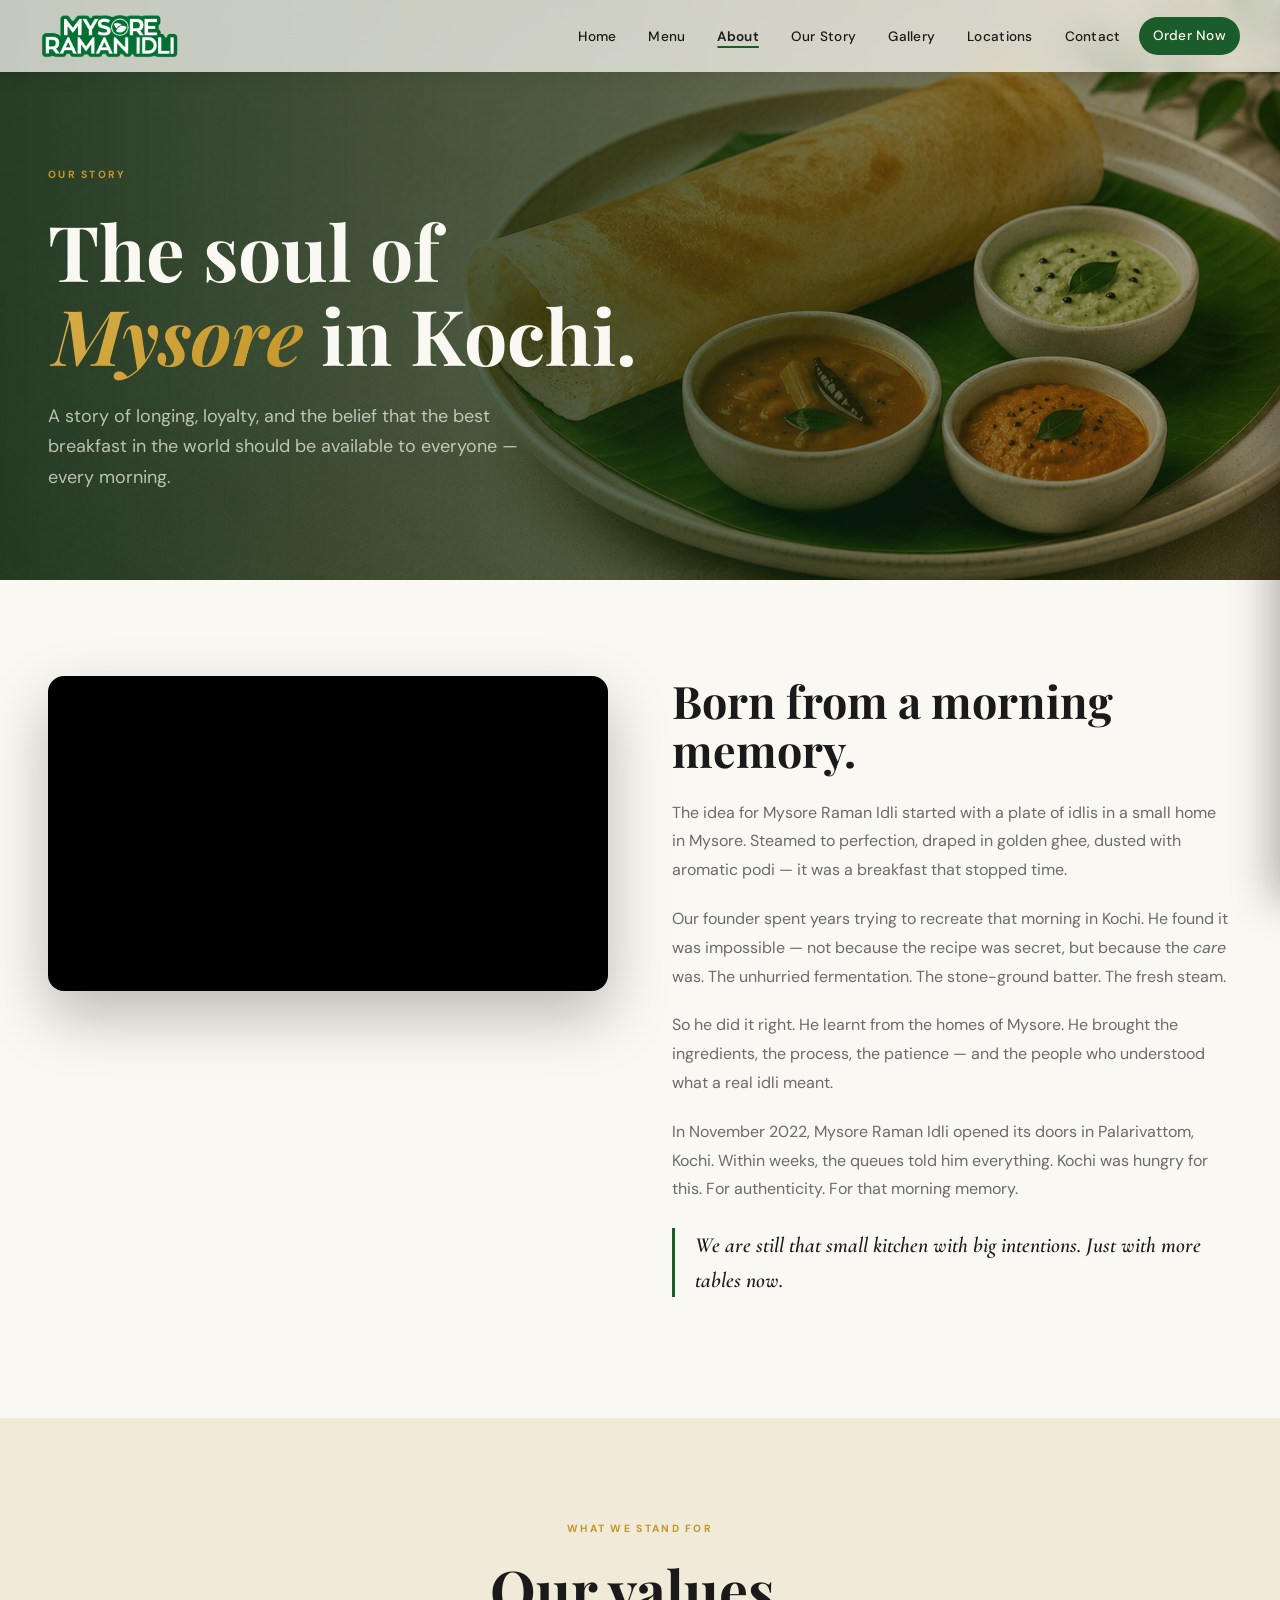
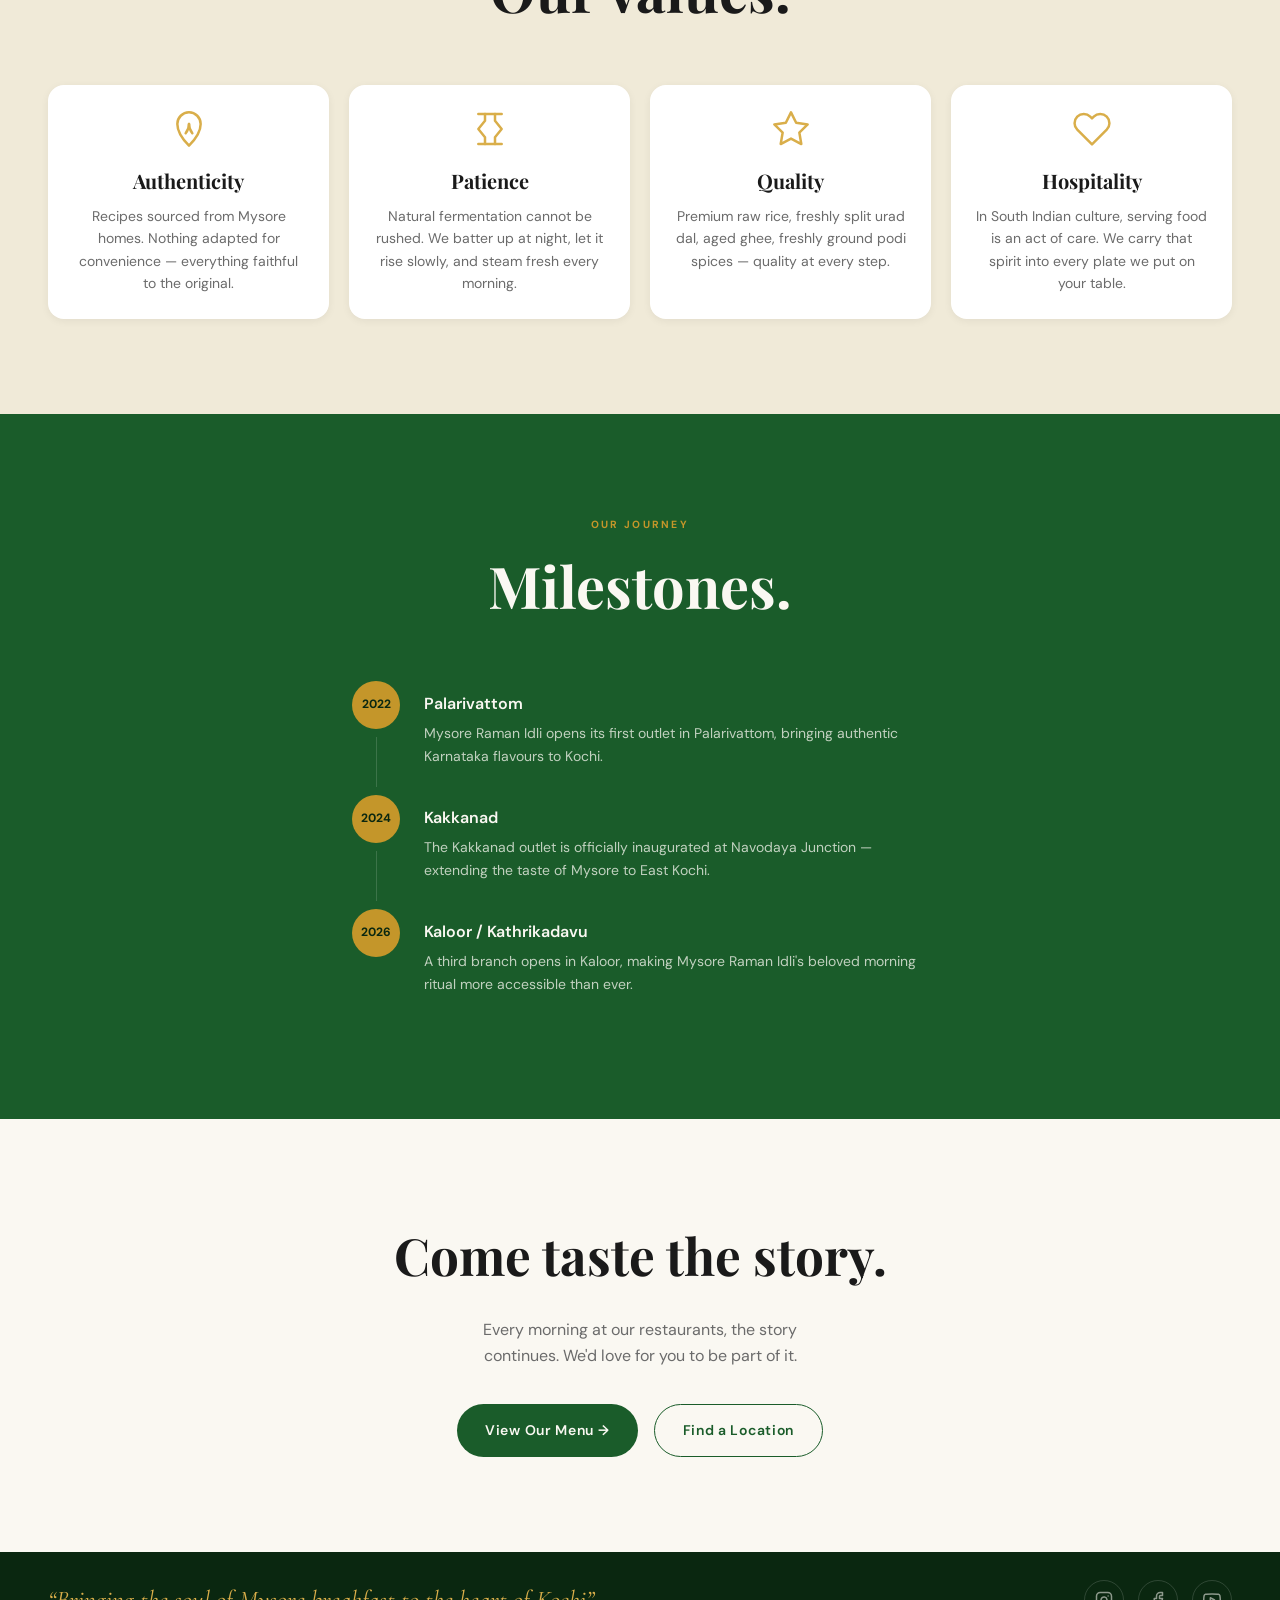
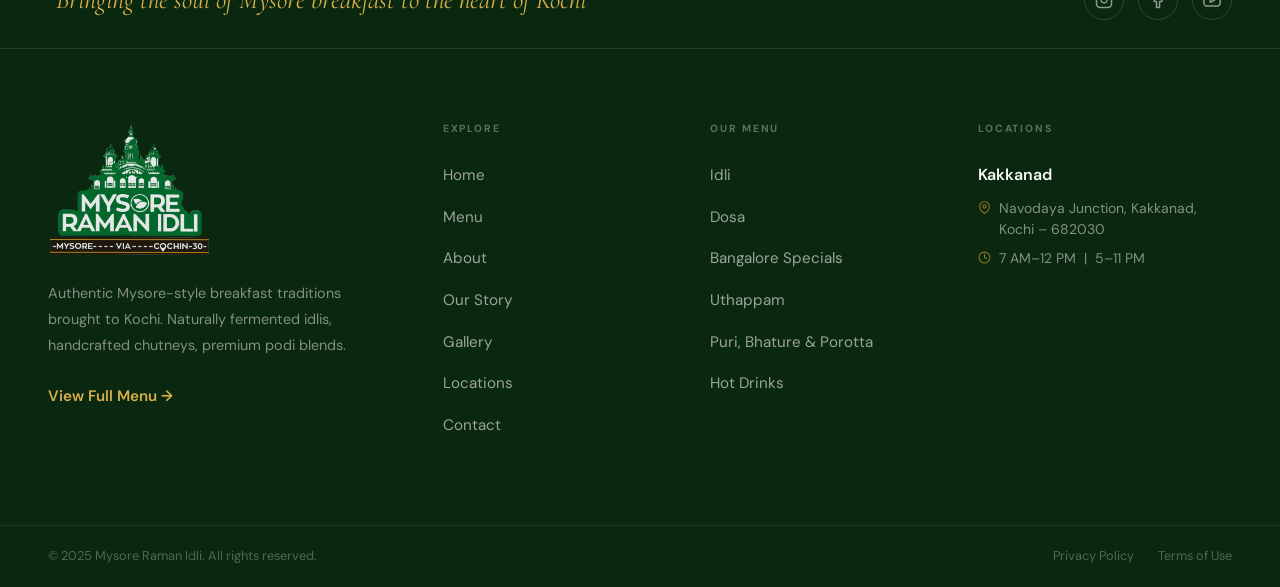
==== commit 12ef7748: "Fix navbar unclosed tag (scroll broken), remove duplicate Our Story links" ====
--- a/docs/about.html
+++ b/docs/about.html
@@ -34,8 +34,7 @@
       <li><a href="menu.html">Menu</a></li>
       <li><a href="about.html" class="active">About</a></li>
       <li><a href="story.html">Our Story</a></li>
-      <li><a href="story.html">Our Story</a>
-  <a href="gallery.html">Gallery</a></li>
+      <li><a href="gallery.html">Gallery</a></li>
       <li><a href="locations.html">Locations</a></li>
       <li><a href="contact.html">Contact</a></li>
       <li><a href="menu.html" class="nav-order">Order Now</a></li>
@@ -43,8 +42,9 @@
     <button class="hamburger" aria-label="Toggle menu"><span></span><span></span><span></span></button>
   </div>
 
+</nav>
 <div class="nav-overlay"></div>
-<nav class="nav-drawer"><button class="nav-drawer-close" aria-label="Close menu"><svg width="20" height="20" viewBox="0 0 24 24" fill="none" stroke="currentColor" stroke-width="2.5" stroke-linecap="round"><line x1="18" y1="6" x2="6" y2="18"/><line x1="6" y1="6" x2="18" y2="18"/></svg></button>
+<nav class="nav-drawer">
   <a href="index.html">Home</a>
   <a href="menu.html">Menu</a>
   <a href="about.html" class="active">About</a>
@@ -211,8 +211,7 @@
       <h3 class="footer-col-title">Explore</h3>
       <ul class="footer-links">
         <li><a href="index.html">Home</a></li><li><a href="menu.html">Menu</a></li><li><a href="about.html">About</a></li><li><a href="story.html">Our Story</a></li>
-      <li><a href="story.html">Our Story</a>
-  <a href="gallery.html">Gallery</a></li><li><a href="locations.html">Locations</a></li><li><a href="contact.html">Contact</a></li>
+      <li><a href="gallery.html">Gallery</a></li><li><a href="locations.html">Locations</a></li><li><a href="contact.html">Contact</a></li>
       </ul>
     </div>
     <div>
--- a/docs/css/styles.css
+++ b/docs/css/styles.css
@@ -331,8 +331,10 @@
   background: none;
   border: none;
   cursor: pointer;
-  z-index: 1001;
-  position: relative;
+  position: fixed;
+  top: 1.1rem;
+  right: 24px;
+  z-index: 99999;
 }
 @media (min-width: 900px) { .hamburger { display: none; } }
 .hamburger span {
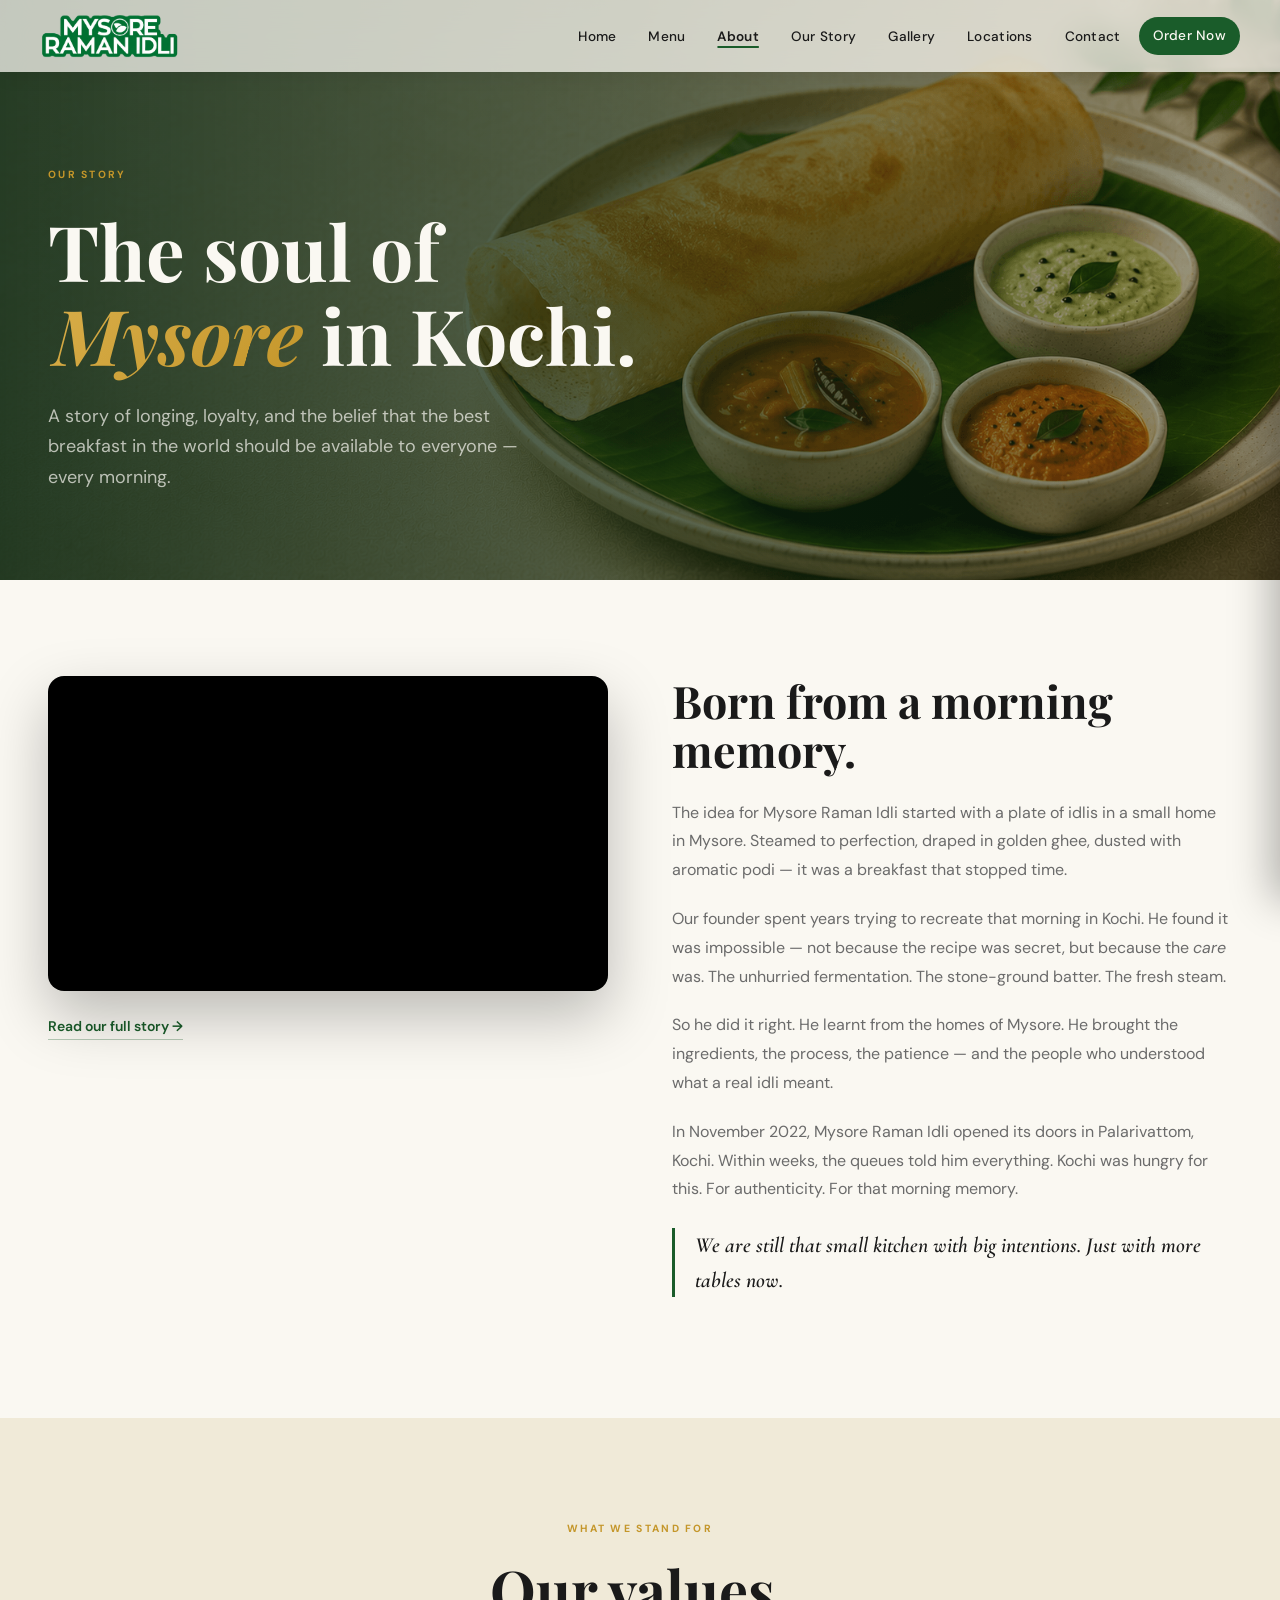
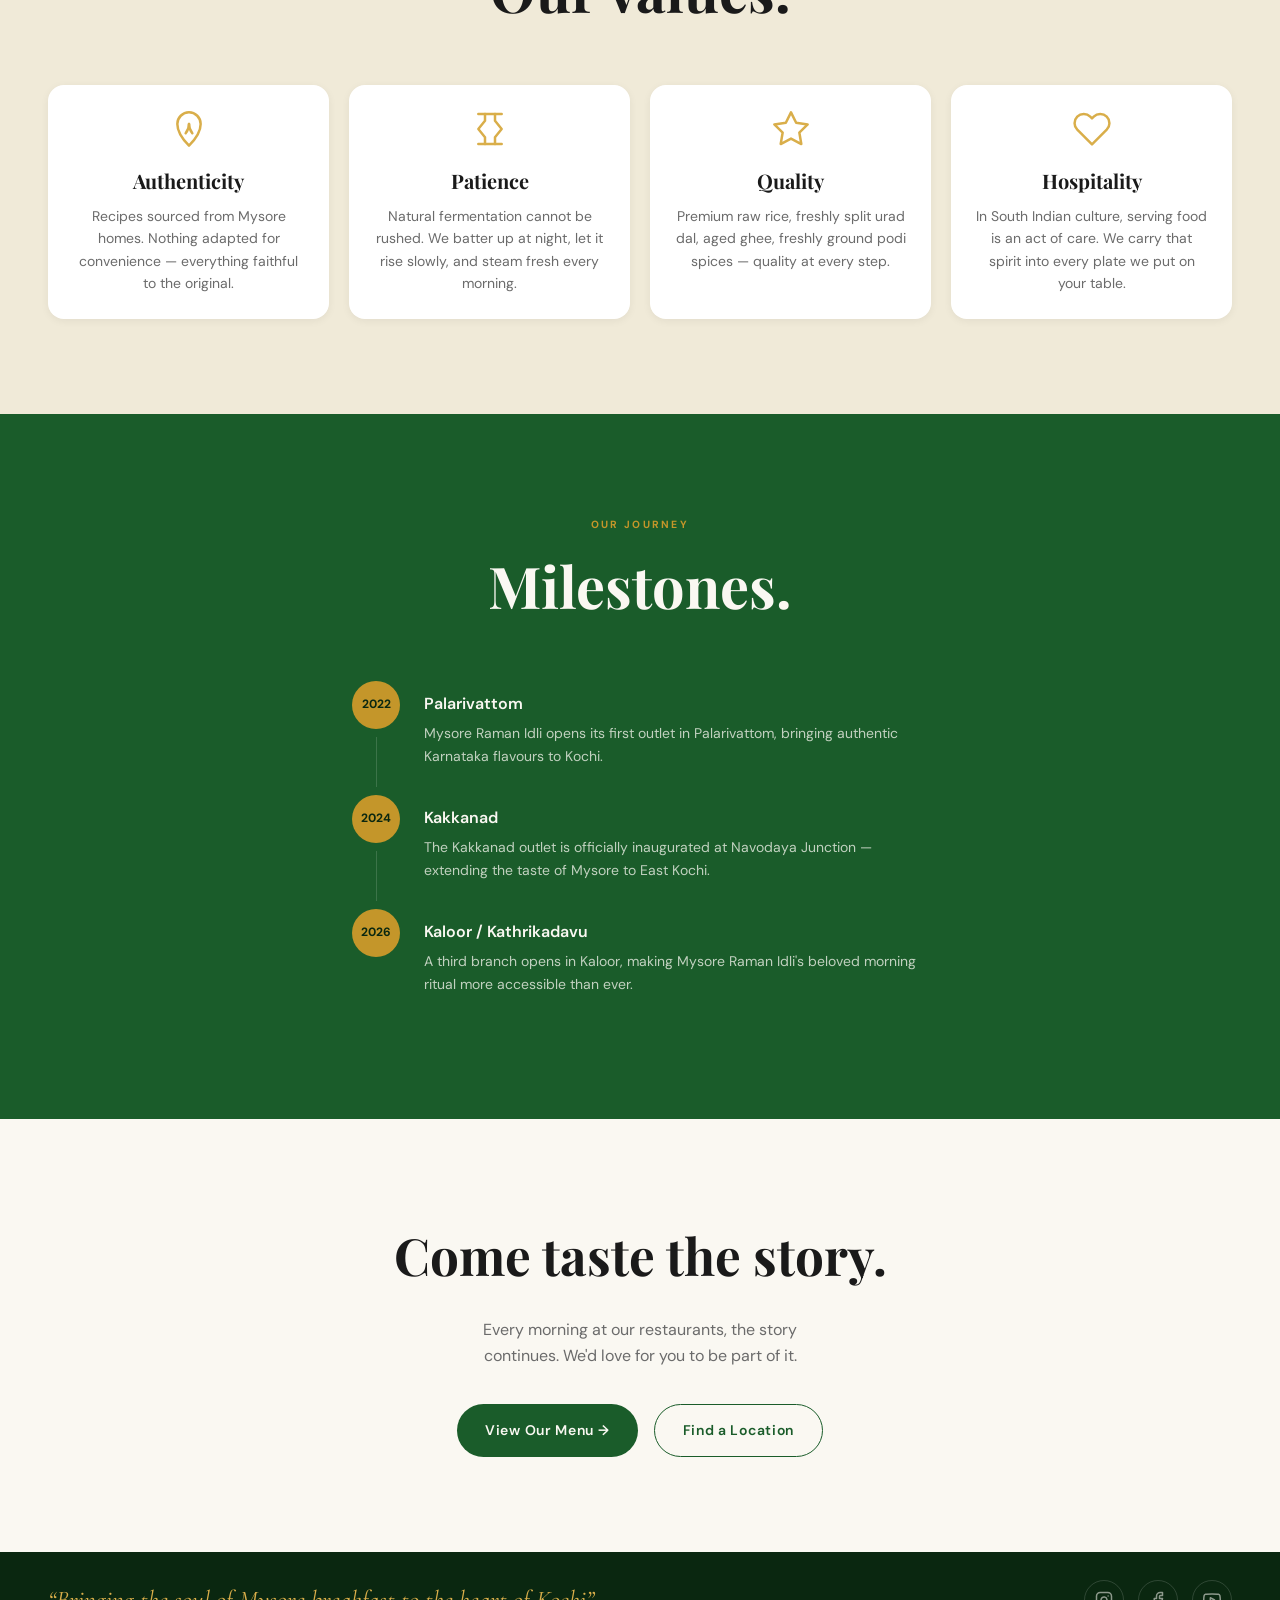
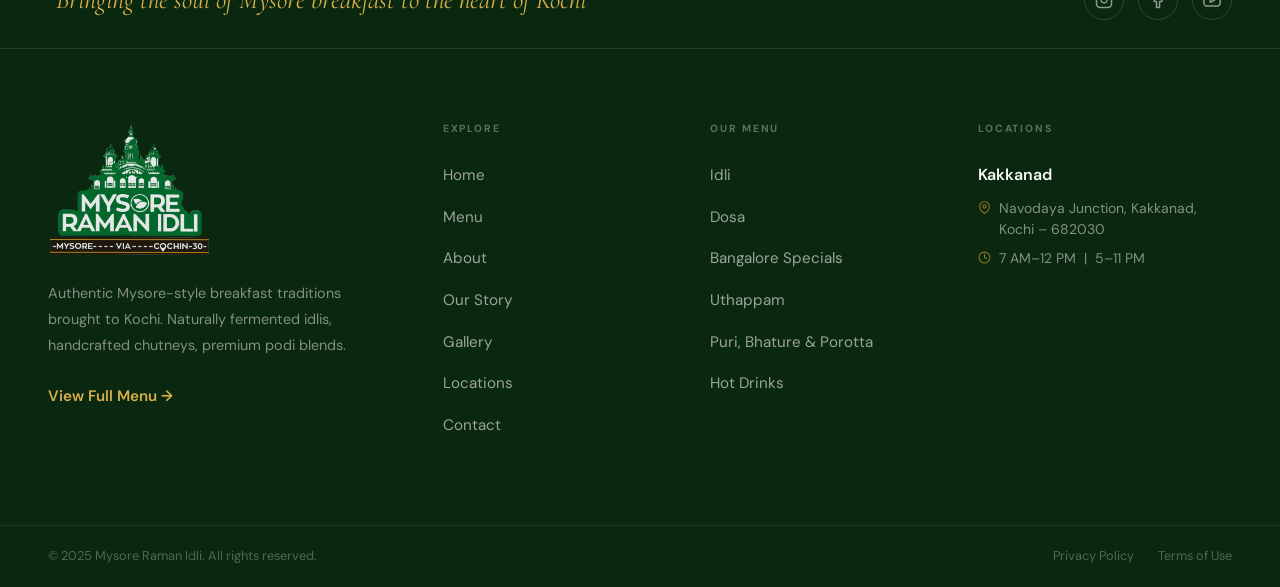
==== commit 370da89e: "Add 'Read our full story' link below video on about page desktop" ====
--- a/docs/about.html
+++ b/docs/about.html
@@ -87,6 +87,7 @@
             loading="lazy">
           </iframe>
         </div>
+        <a href="story.html" class="about-story-link">Read our full story →</a>
       </div>
       <div class="about-text reveal">
         <h2>Born from a morning memory.</h2>
--- a/docs/css/styles.css
+++ b/docs/css/styles.css
@@ -288,7 +288,7 @@
   gap: 0.25rem;
   list-style: none;
 }
-@media (min-width: 900px) {
+@media (min-width: 1024px) {
   .nav-links { display: flex; }
 }
 .nav-links a {
@@ -321,7 +321,7 @@
   transition: all 0.3s;
 }
 .nav-order:hover { background: var(--forest-dark) !important; transform: translateY(-1px); }
-@media (min-width: 900px) { .nav-order { display: inline-flex; } }
+@media (min-width: 1024px) { .nav-order { display: inline-flex; } }
 
 .hamburger {
   display: flex;
@@ -336,7 +336,7 @@
   right: 24px;
   z-index: 99999;
 }
-@media (min-width: 900px) { .hamburger { display: none; } }
+@media (min-width: 1024px) { .hamburger { display: none; } }
 .hamburger span {
   display: block;
   width: 28px;
@@ -347,9 +347,10 @@
 .navbar.transparent .hamburger span { background: var(--cream); }
 .navbar.scrolled .hamburger span,
 .navbar.inner-page .hamburger span { background: var(--charcoal); }
-.hamburger.open span,
+/* X button: cream on dark/transparent nav, charcoal on light nav */
+.hamburger.open span { background: var(--cream); }
 .navbar.scrolled .hamburger.open span,
-.navbar.inner-page .hamburger.open span { background: var(--cream) !important; }
+.navbar.inner-page .hamburger.open span { background: var(--charcoal) !important; }
 .hamburger.open span:nth-child(1) { transform: translateY(9px) rotate(45deg); }
 .hamburger.open span:nth-child(2) { opacity: 0; transform: scaleX(0); }
 .hamburger.open span:nth-child(3) { transform: translateY(-9px) rotate(-45deg); }
@@ -1711,6 +1712,29 @@
   box-shadow: 0 25px 60px rgba(0,0,0,0.25);
   aspect-ratio: 16 / 9;
   background: #000;
+}
+.about-story-link {
+  display: none;
+}
+@media (min-width: 1024px) {
+  .about-story-link {
+    display: inline-flex;
+    align-items: center;
+    gap: 0.4rem;
+    margin-top: 1.5rem;
+    font-family: 'DM Sans', sans-serif;
+    font-size: 0.875rem;
+    font-weight: 600;
+    color: var(--forest-green);
+    text-decoration: none;
+    border-bottom: 1px solid rgba(26,92,42,0.3);
+    padding-bottom: 2px;
+    transition: color 0.2s, border-color 0.2s;
+  }
+  .about-story-link:hover {
+    color: var(--forest-light);
+    border-color: var(--forest-light);
+  }
 }
 .video-wrap iframe {
   position: absolute;
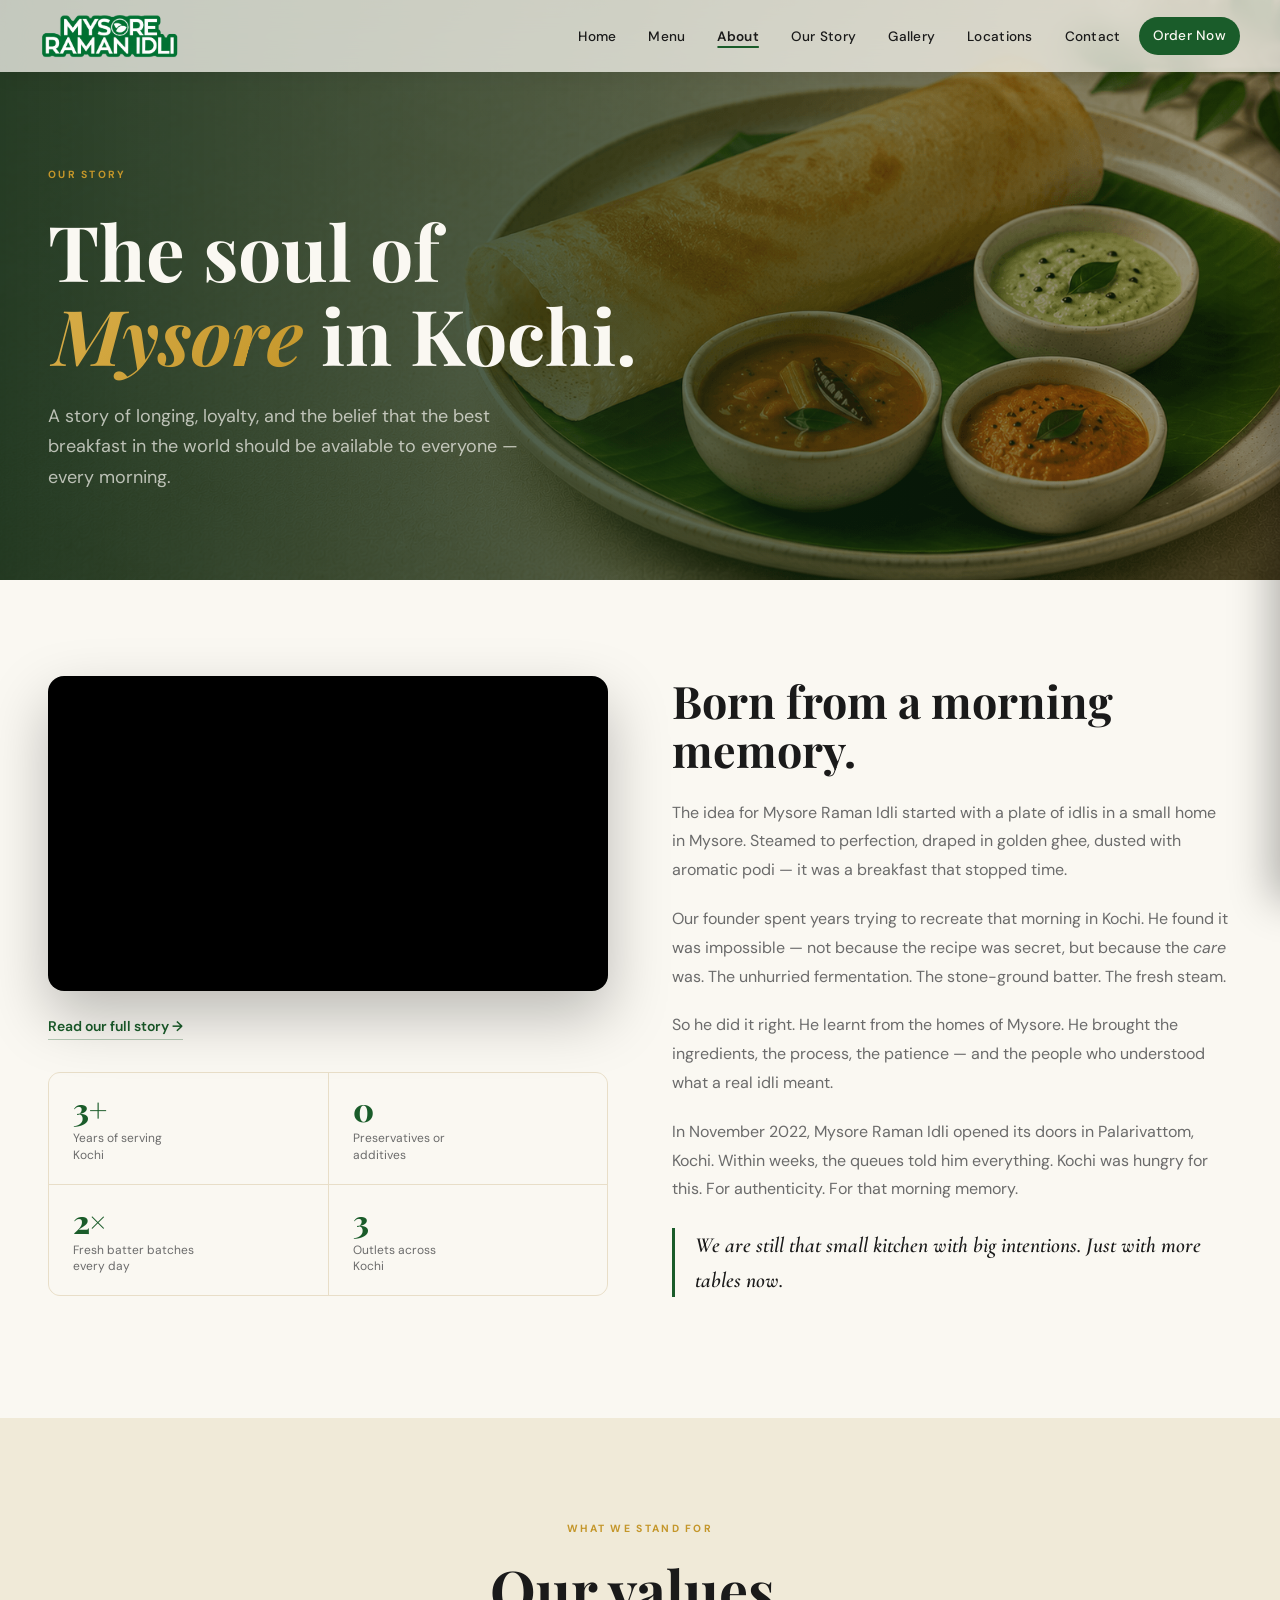
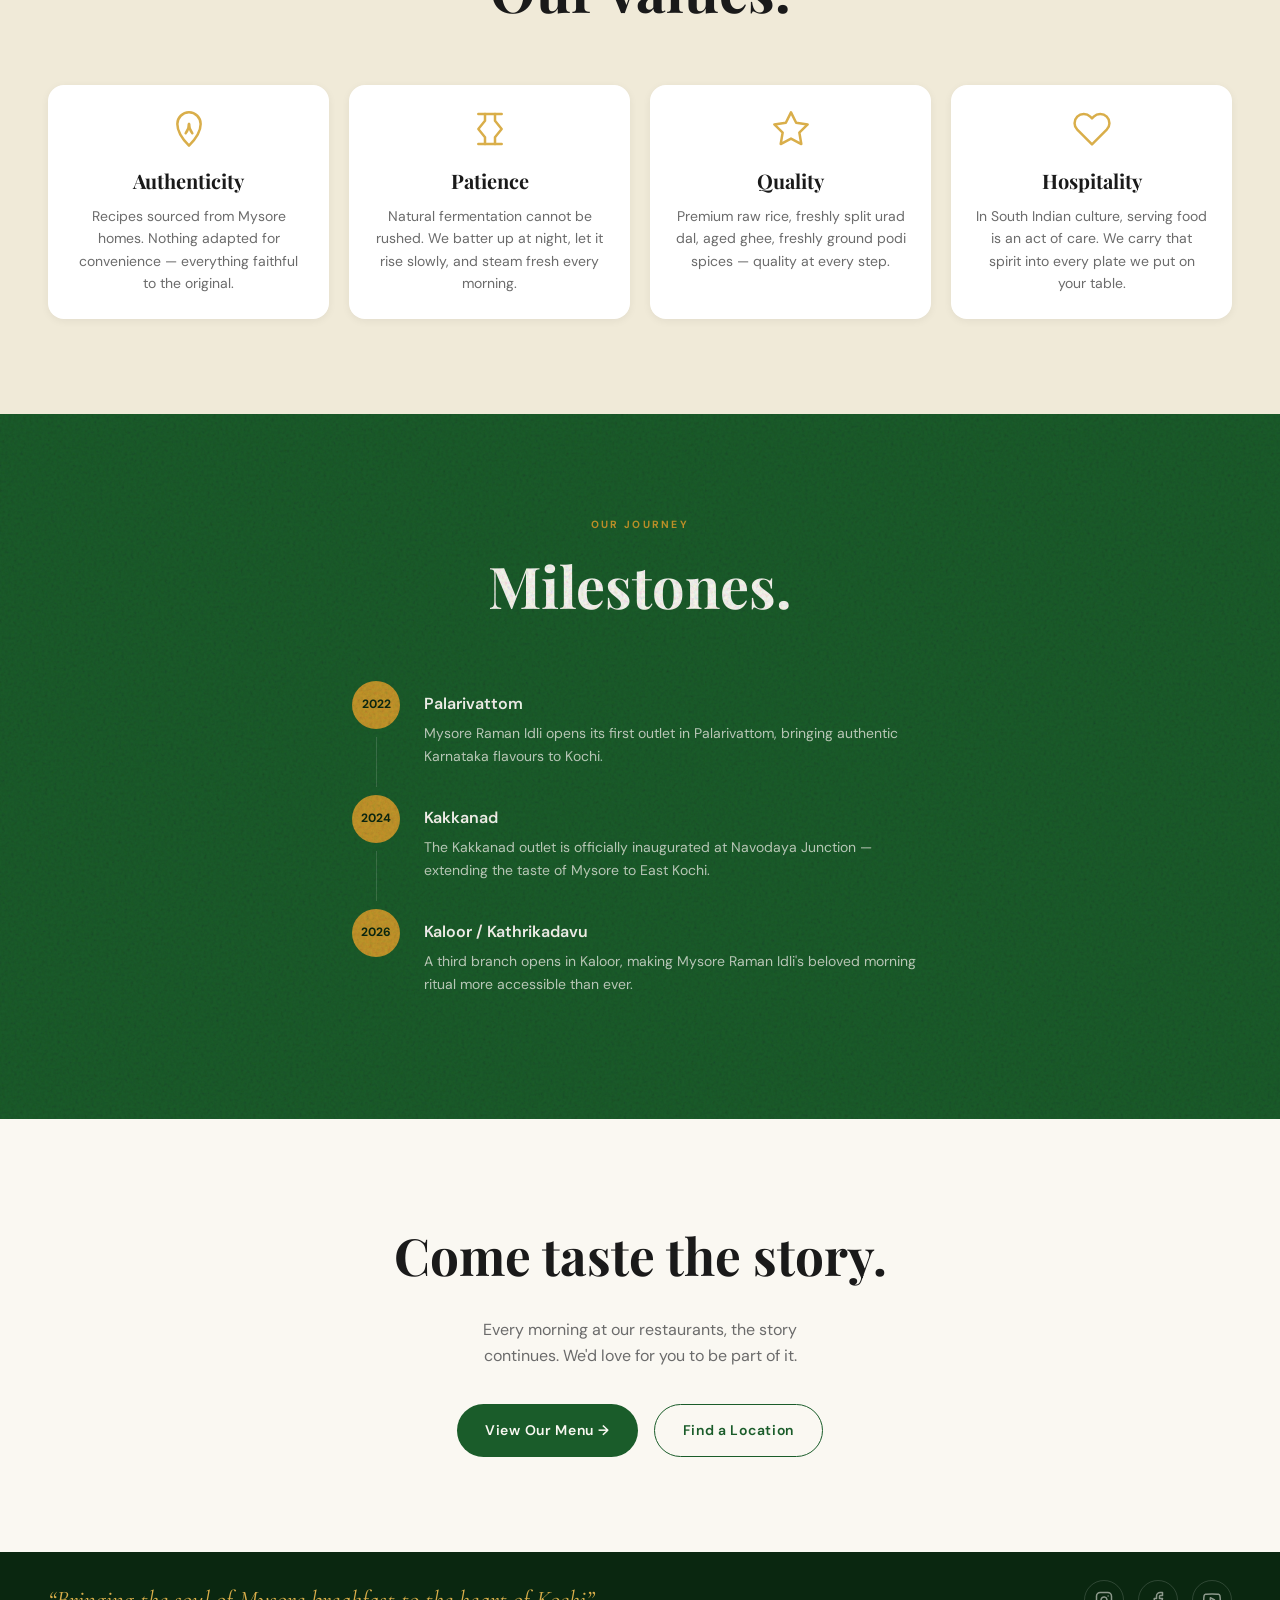
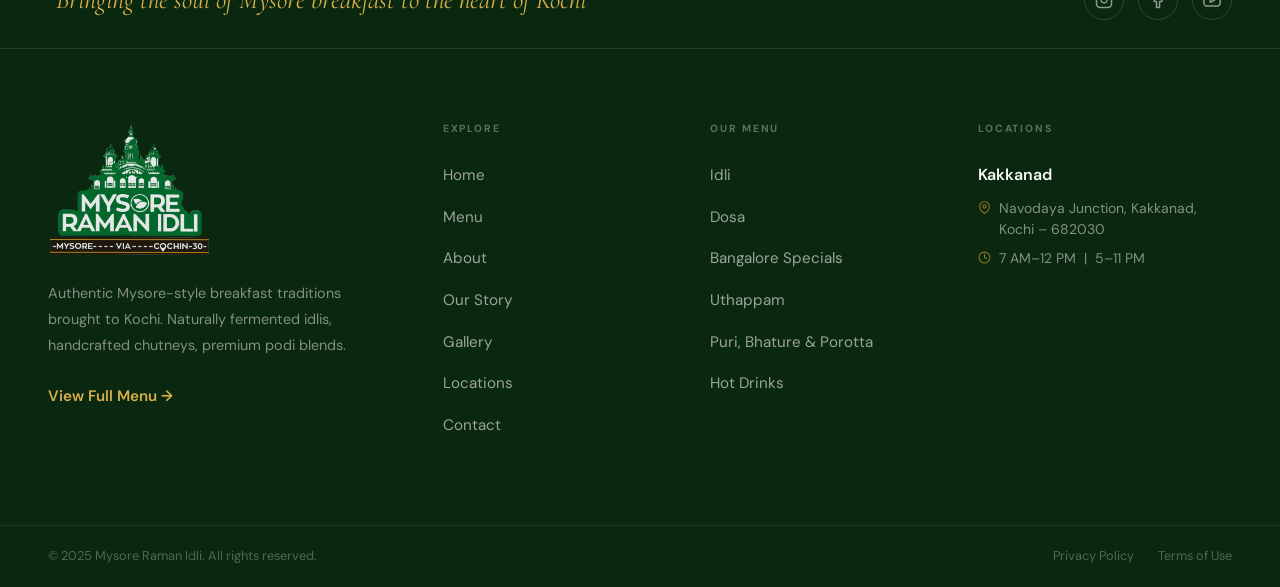
==== commit 83931210: "About page: add key facts grid below video; Home: update section label and link text" ====
--- a/docs/about.html
+++ b/docs/about.html
@@ -88,6 +88,25 @@
           </iframe>
         </div>
         <a href="story.html" class="about-story-link">Read our full story →</a>
+
+        <div class="about-facts">
+          <div class="about-fact">
+            <span class="about-fact-num">3+</span>
+            <span class="about-fact-label">Years of serving<br>Kochi</span>
+          </div>
+          <div class="about-fact">
+            <span class="about-fact-num">0</span>
+            <span class="about-fact-label">Preservatives or<br>additives</span>
+          </div>
+          <div class="about-fact">
+            <span class="about-fact-num">2×</span>
+            <span class="about-fact-label">Fresh batter batches<br>every day</span>
+          </div>
+          <div class="about-fact">
+            <span class="about-fact-num">3</span>
+            <span class="about-fact-label">Outlets across<br>Kochi</span>
+          </div>
+        </div>
       </div>
       <div class="about-text reveal">
         <h2>Born from a morning memory.</h2>
--- a/docs/css/styles.css
+++ b/docs/css/styles.css
@@ -1734,6 +1734,41 @@
   .about-story-link:hover {
     color: var(--forest-light);
     border-color: var(--forest-light);
+  }
+}
+.about-facts {
+  display: none;
+}
+@media (min-width: 1024px) {
+  .about-facts {
+    display: grid;
+    grid-template-columns: 1fr 1fr;
+    gap: 1px;
+    margin-top: 2rem;
+    border: 1px solid var(--parchment);
+    border-radius: 0.75rem;
+    overflow: hidden;
+    background: var(--parchment);
+  }
+  .about-fact {
+    background: var(--cream);
+    padding: 1.25rem 1.5rem;
+    display: flex;
+    flex-direction: column;
+    gap: 0.3rem;
+  }
+  .about-fact-num {
+    font-family: 'Playfair Display', serif;
+    font-size: 2rem;
+    font-weight: 800;
+    color: var(--forest-green);
+    line-height: 1;
+  }
+  .about-fact-label {
+    font-family: 'DM Sans', sans-serif;
+    font-size: 0.75rem;
+    color: var(--mid-gray);
+    line-height: 1.4;
   }
 }
 .video-wrap iframe {
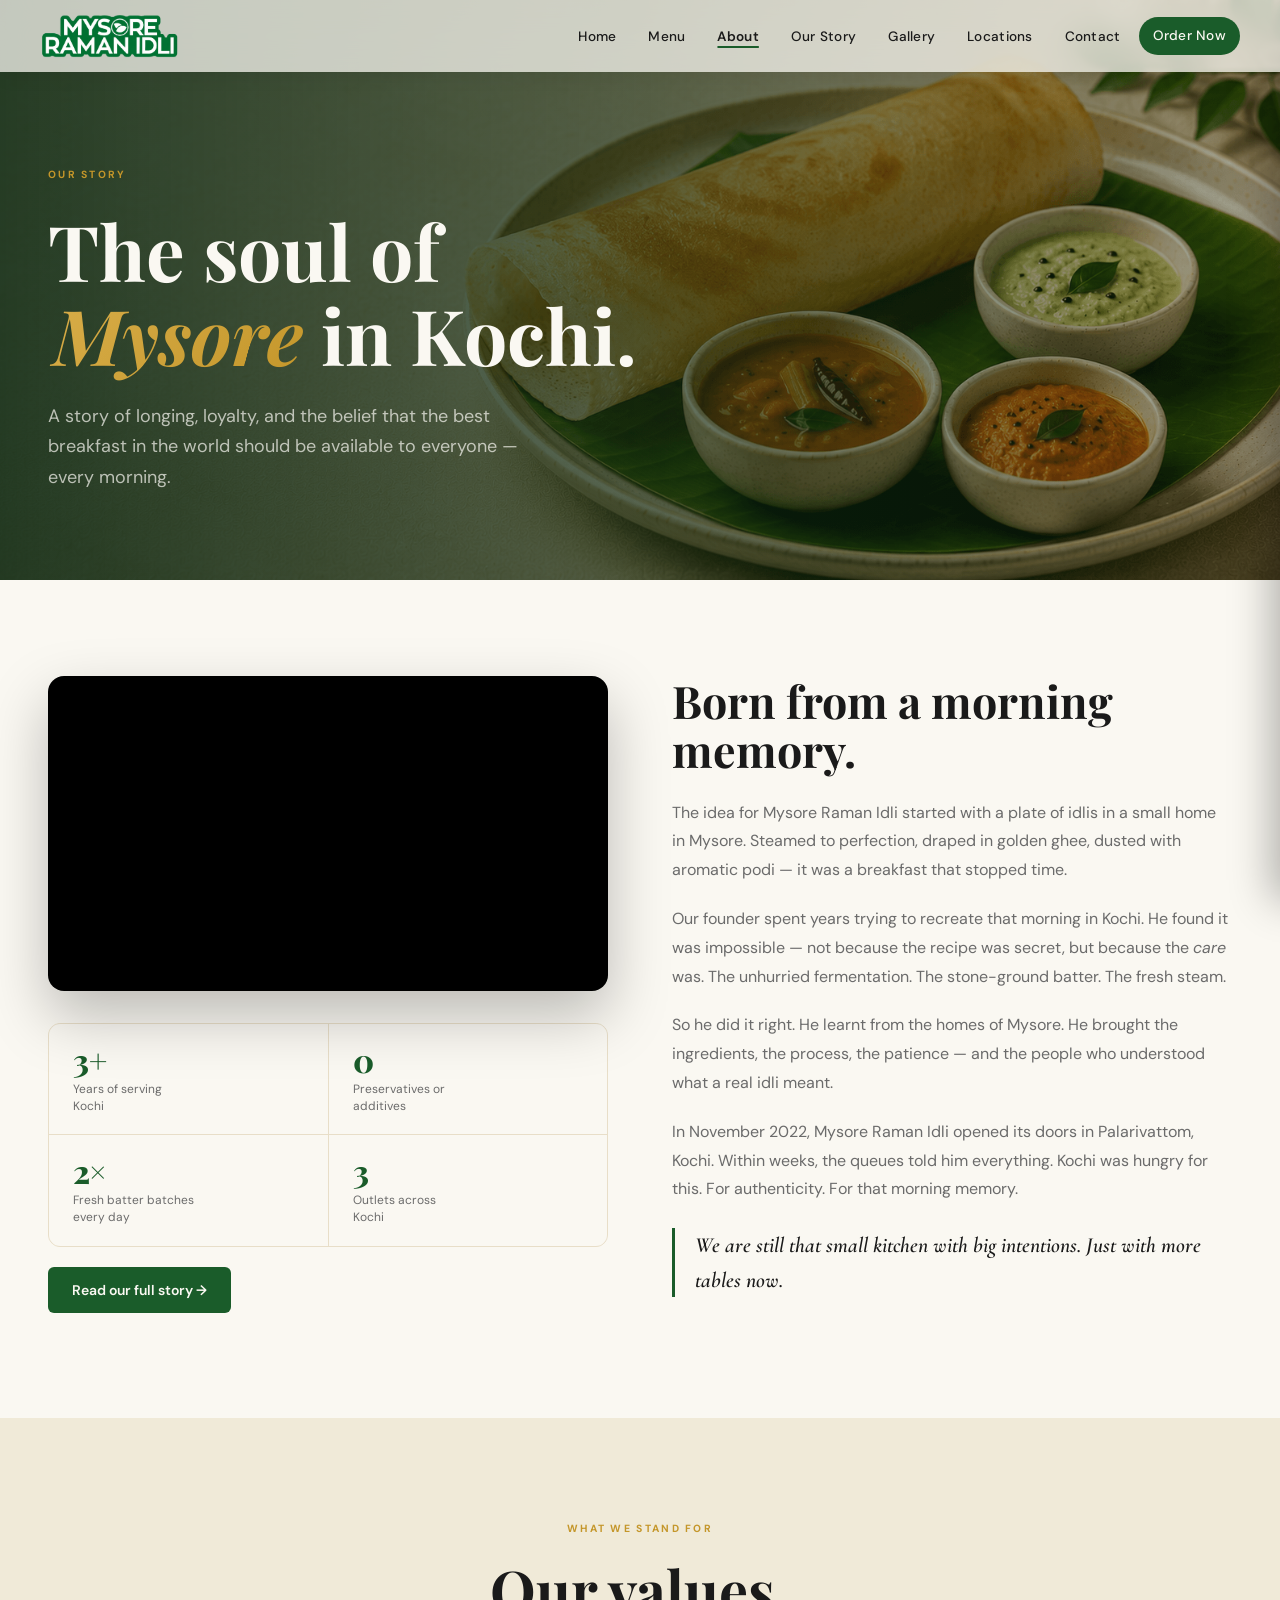
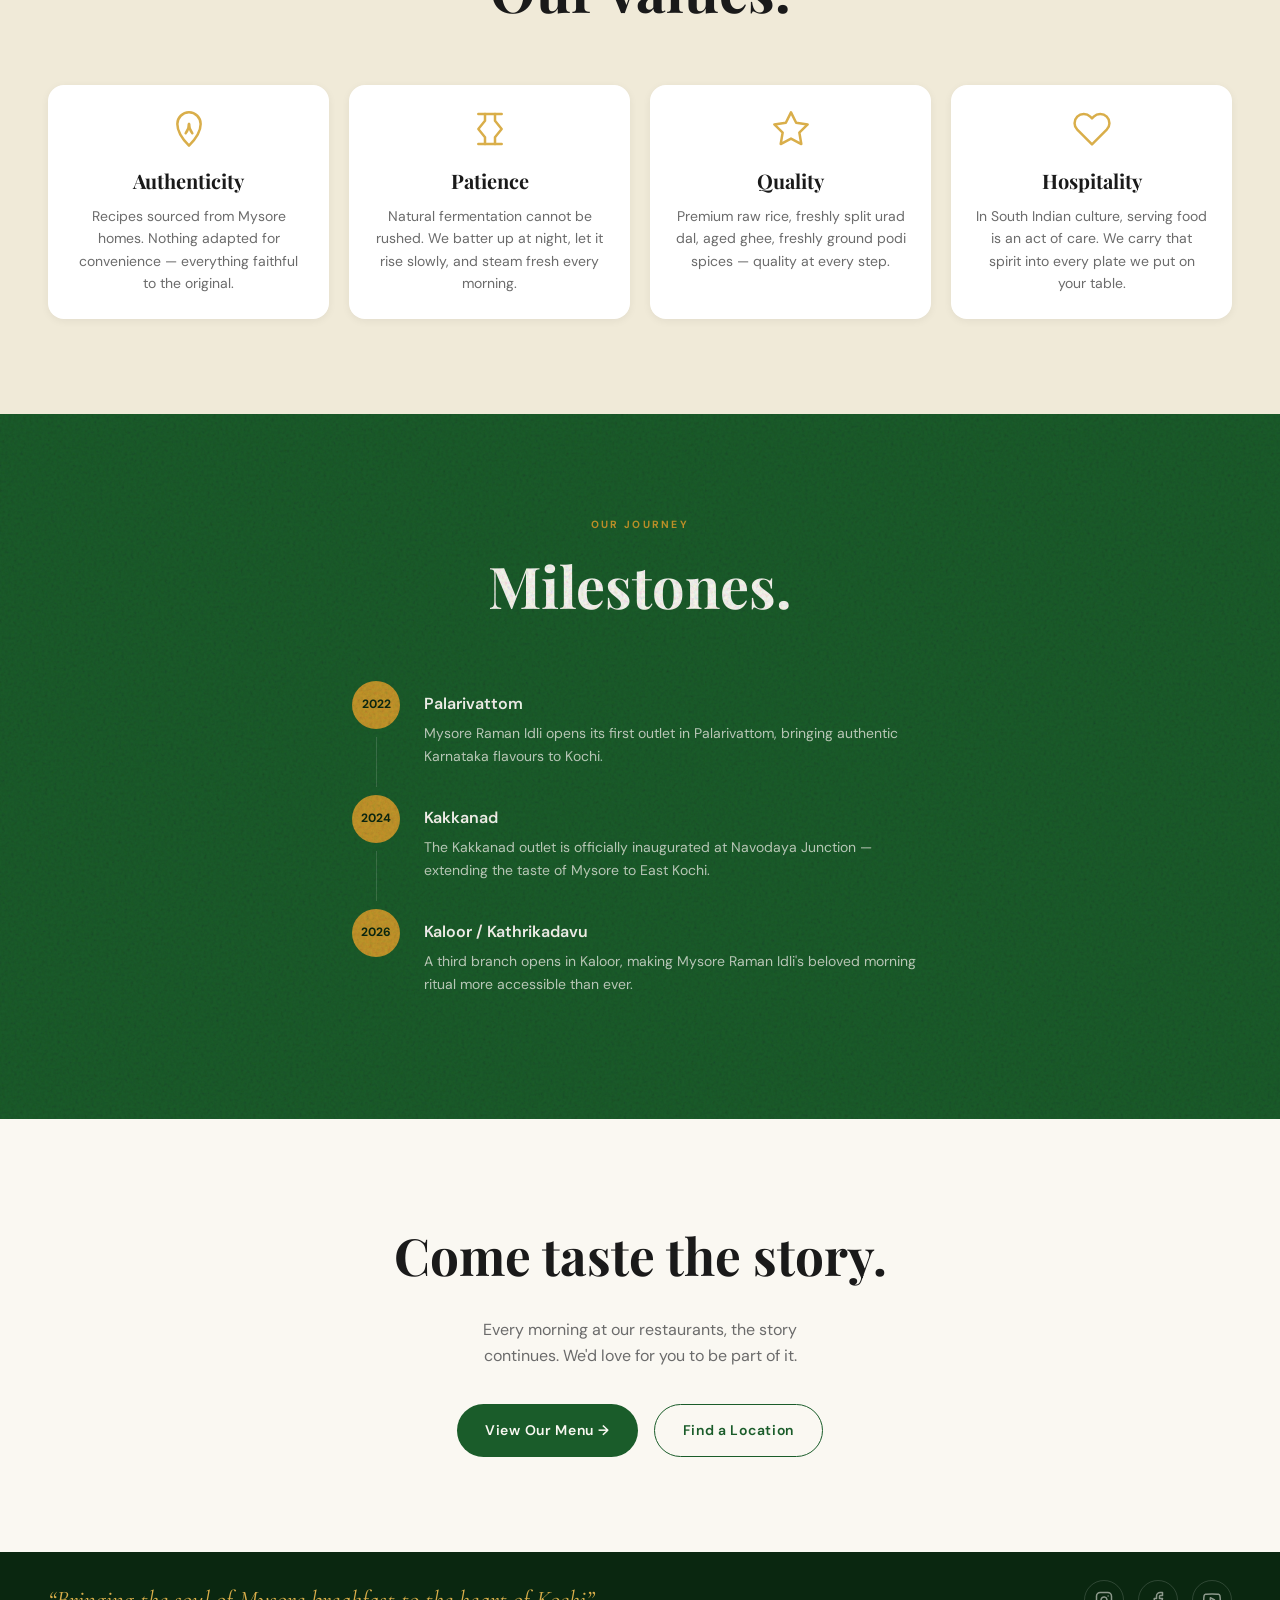
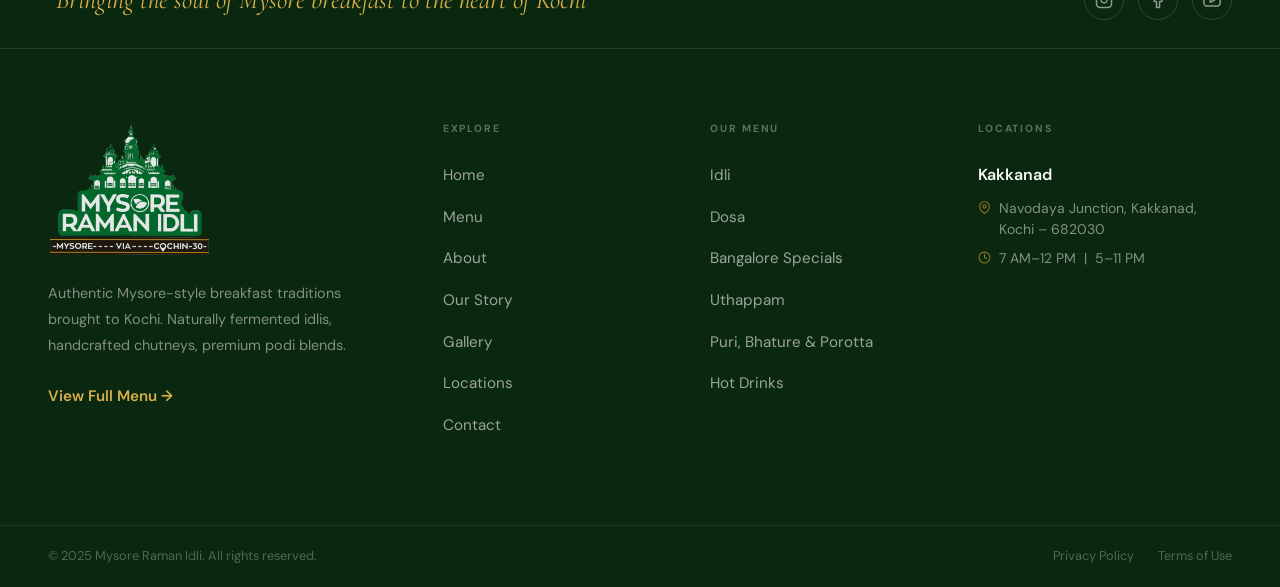
==== commit 85ca283b: "Move Read full story to bottom, style as green button" ====
--- a/docs/about.html
+++ b/docs/about.html
@@ -87,8 +87,6 @@
             loading="lazy">
           </iframe>
         </div>
-        <a href="story.html" class="about-story-link">Read our full story →</a>
-
         <div class="about-facts">
           <div class="about-fact">
             <span class="about-fact-num">3+</span>
@@ -107,6 +105,7 @@
             <span class="about-fact-label">Outlets across<br>Kochi</span>
           </div>
         </div>
+        <a href="story.html" class="about-story-link">Read our full story →</a>
       </div>
       <div class="about-text reveal">
         <h2>Born from a morning memory.</h2>
--- a/docs/css/styles.css
+++ b/docs/css/styles.css
@@ -1720,20 +1720,21 @@
   .about-story-link {
     display: inline-flex;
     align-items: center;
-    gap: 0.4rem;
-    margin-top: 1.5rem;
+    gap: 0.5rem;
+    margin-top: 1.25rem;
     font-family: 'DM Sans', sans-serif;
     font-size: 0.875rem;
     font-weight: 600;
-    color: var(--forest-green);
+    color: var(--cream);
+    background: var(--forest-green);
     text-decoration: none;
-    border-bottom: 1px solid rgba(26,92,42,0.3);
-    padding-bottom: 2px;
-    transition: color 0.2s, border-color 0.2s;
+    padding: 0.75rem 1.5rem;
+    border-radius: 0.375rem;
+    transition: background 0.2s, transform 0.15s;
   }
   .about-story-link:hover {
-    color: var(--forest-light);
-    border-color: var(--forest-light);
+    background: var(--forest-light);
+    transform: translateY(-1px);
   }
 }
 .about-facts {
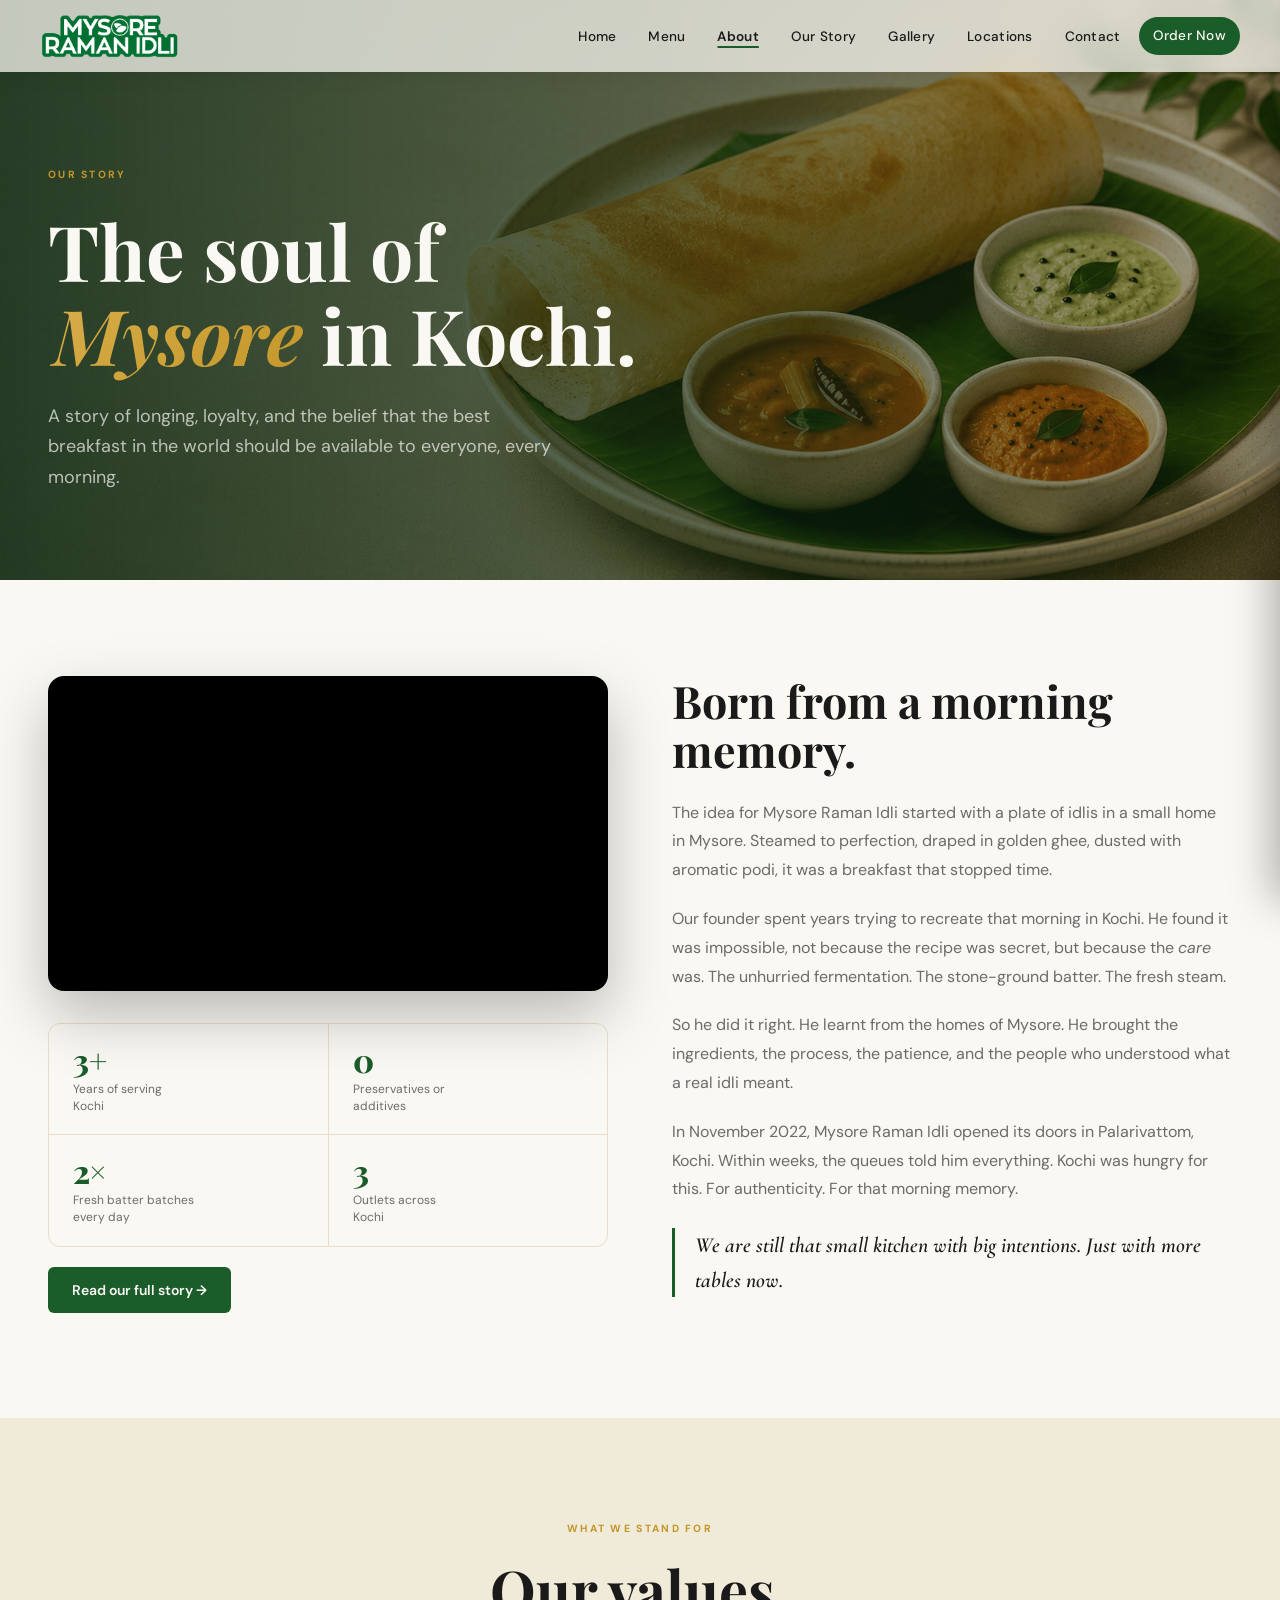
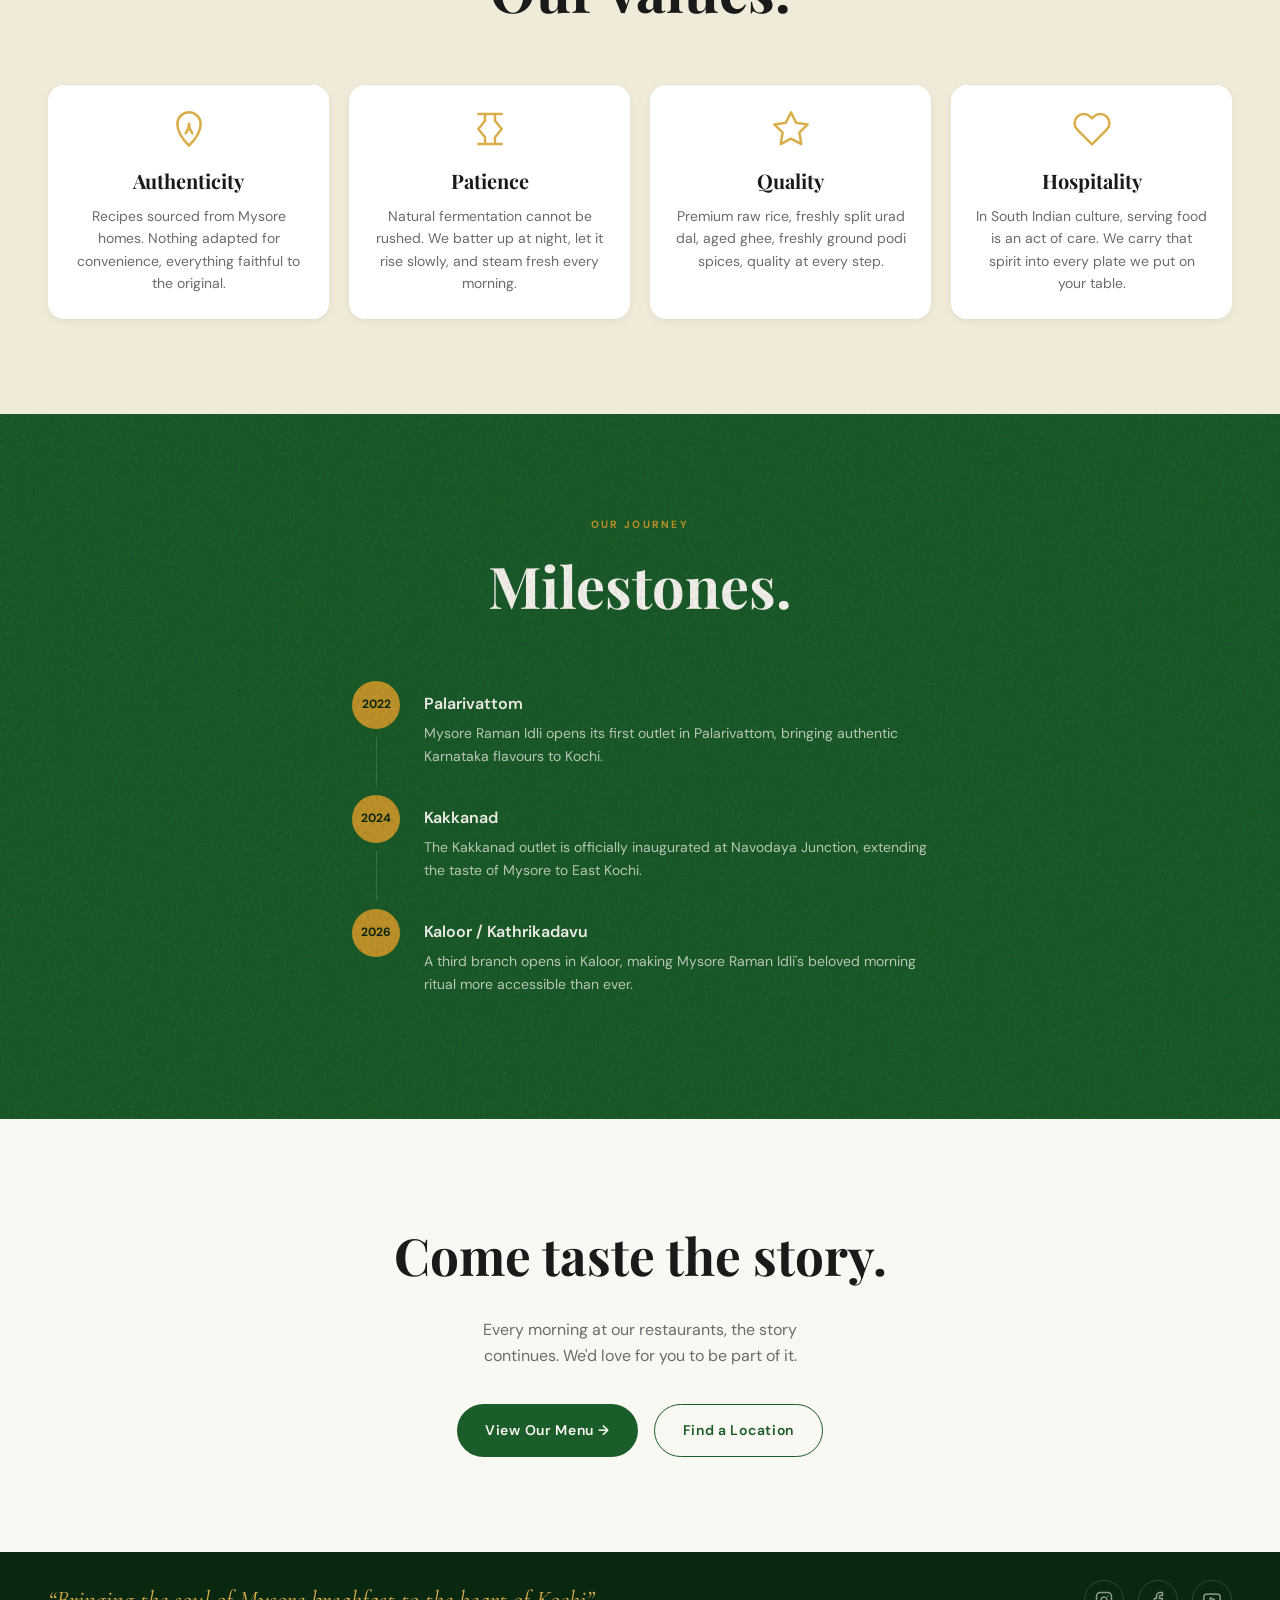
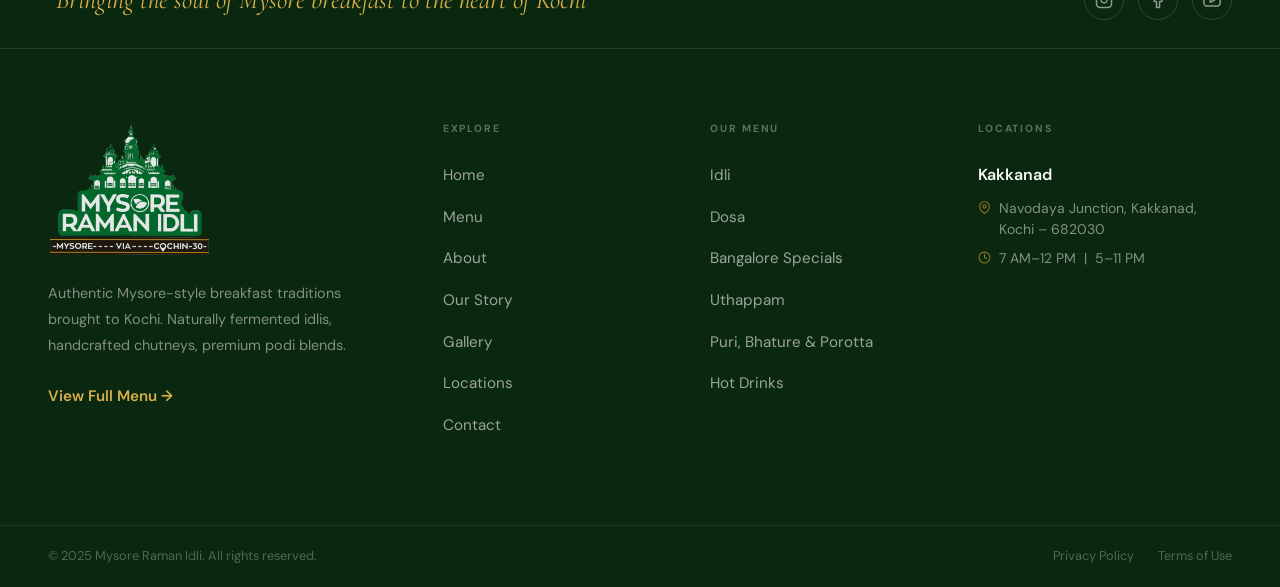
==== commit afdeb379: "Reduce play button to 4rem; replace em dashes with commas across all pages" ====
--- a/docs/about.html
+++ b/docs/about.html
@@ -4,19 +4,19 @@
   <meta charset="UTF-8" />
   <meta name="viewport" content="width=device-width, initial-scale=1.0" />
   <title>About — Mysore Raman Idli</title>
-  <meta name="description" content="The story behind Mysore Raman Idli — from Mysore's misty lanes to the vibrant heart of Kochi." />
+  <meta name="description" content="The story behind Mysore Raman Idli, from Mysore's misty lanes to the vibrant heart of Kochi." />
   <!-- Open Graph -->
   <meta property="og:type" content="website" />
   <meta property="og:url" content="https://kiranmrkmr.github.io/mysoreramanidli/about.html" />
   <meta property="og:title" content="About — Mysore Raman Idli" />
-  <meta property="og:description" content="The story behind Mysore Raman Idli — from Mysore's misty lanes to the vibrant heart of Kochi." />
+  <meta property="og:description" content="The story behind Mysore Raman Idli, from Mysore's misty lanes to the vibrant heart of Kochi." />
   <meta property="og:image" content="https://kiranmrkmr.github.io/mysoreramanidli/images/og-image.jpg" />
   <meta property="og:image:width" content="1200" />
   <meta property="og:image:height" content="630" />
   <!-- Twitter Card -->
   <meta name="twitter:card" content="summary_large_image" />
   <meta name="twitter:title" content="About — Mysore Raman Idli" />
-  <meta name="twitter:description" content="The story behind Mysore Raman Idli — from Mysore's misty lanes to the vibrant heart of Kochi." />
+  <meta name="twitter:description" content="The story behind Mysore Raman Idli, from Mysore's misty lanes to the vibrant heart of Kochi." />
   <meta name="twitter:image" content="https://kiranmrkmr.github.io/mysoreramanidli/images/og-image.jpg" />
   <link rel="icon" href="images/favicon.png" type="image/png" />
   <link rel="stylesheet" href="css/styles.css" />
@@ -68,7 +68,7 @@
     <div class="reveal">
       <div class="section-label" style="margin-bottom:1.5rem;">Our Story</div>
       <h1>The soul of<br /><span class="text-gradient-gold" style="font-style:italic;">Mysore</span> in Kochi.</h1>
-      <p>A story of longing, loyalty, and the belief that the best breakfast in the world should be available to everyone — every morning.</p>
+      <p>A story of longing, loyalty, and the belief that the best breakfast in the world should be available to everyone, every morning.</p>
     </div>
   </div>
 </section>
@@ -81,7 +81,7 @@
         <div class="video-wrap">
           <iframe
             src="https://www.youtube.com/embed/CPNdASzoP14?rel=0&modestbranding=1"
-            title="Mysore Raman Idli — Our Story"
+            title="Mysore Raman Idli, Our Story"
             allow="accelerometer; autoplay; clipboard-write; encrypted-media; gyroscope; picture-in-picture"
             allowfullscreen
             loading="lazy">
@@ -109,9 +109,9 @@
       </div>
       <div class="about-text reveal">
         <h2>Born from a morning memory.</h2>
-        <p>The idea for Mysore Raman Idli started with a plate of idlis in a small home in Mysore. Steamed to perfection, draped in golden ghee, dusted with aromatic podi — it was a breakfast that stopped time.</p>
-        <p>Our founder spent years trying to recreate that morning in Kochi. He found it was impossible — not because the recipe was secret, but because the <em>care</em> was. The unhurried fermentation. The stone-ground batter. The fresh steam.</p>
-        <p>So he did it right. He learnt from the homes of Mysore. He brought the ingredients, the process, the patience — and the people who understood what a real idli meant.</p>
+        <p>The idea for Mysore Raman Idli started with a plate of idlis in a small home in Mysore. Steamed to perfection, draped in golden ghee, dusted with aromatic podi, it was a breakfast that stopped time.</p>
+        <p>Our founder spent years trying to recreate that morning in Kochi. He found it was impossible, not because the recipe was secret, but because the <em>care</em> was. The unhurried fermentation. The stone-ground batter. The fresh steam.</p>
+        <p>So he did it right. He learnt from the homes of Mysore. He brought the ingredients, the process, the patience, and the people who understood what a real idli meant.</p>
         <p>In November 2022, Mysore Raman Idli opened its doors in Palarivattom, Kochi. Within weeks, the queues told him everything. Kochi was hungry for this. For authenticity. For that morning memory.</p>
         <p class="accent">We are still that small kitchen with big intentions. Just with more tables now.</p>
       </div>
@@ -130,7 +130,7 @@
       <div class="value-card reveal" data-delay="0">
         <div class="value-icon"><svg xmlns="http://www.w3.org/2000/svg" viewBox="0 0 24 24" fill="none" stroke="currentColor" stroke-width="1.5" stroke-linecap="round" stroke-linejoin="round"><path d="M12 22c-4-4-7-9-7-13a7 7 0 0 1 14 0c0 4-3 9-7 13z"/><path d="M12 9c0 3-2 5.5-2 5.5"/><path d="M12 9c0 3 2 5.5 2 5.5"/></svg></div>
         <h3 class="value-title">Authenticity</h3>
-        <p class="value-desc">Recipes sourced from Mysore homes. Nothing adapted for convenience — everything faithful to the original.</p>
+        <p class="value-desc">Recipes sourced from Mysore homes. Nothing adapted for convenience, everything faithful to the original.</p>
       </div>
       <div class="value-card reveal" data-delay="0.1">
         <div class="value-icon"><svg xmlns="http://www.w3.org/2000/svg" viewBox="0 0 24 24" fill="none" stroke="currentColor" stroke-width="1.5" stroke-linecap="round" stroke-linejoin="round"><path d="M5 3h14"/><path d="M5 21h14"/><path d="M9 3v4l-4 5 4 5v4"/><path d="M15 3v4l4 5-4 5v4"/></svg></div>
@@ -140,7 +140,7 @@
       <div class="value-card reveal" data-delay="0.2">
         <div class="value-icon"><svg xmlns="http://www.w3.org/2000/svg" viewBox="0 0 24 24" fill="none" stroke="currentColor" stroke-width="1.5" stroke-linecap="round" stroke-linejoin="round"><polygon points="12 2 15.09 8.26 22 9.27 17 14.14 18.18 21.02 12 17.77 5.82 21.02 7 14.14 2 9.27 8.91 8.26 12 2"/></svg></div>
         <h3 class="value-title">Quality</h3>
-        <p class="value-desc">Premium raw rice, freshly split urad dal, aged ghee, freshly ground podi spices — quality at every step.</p>
+        <p class="value-desc">Premium raw rice, freshly split urad dal, aged ghee, freshly ground podi spices, quality at every step.</p>
       </div>
       <div class="value-card reveal" data-delay="0.3">
         <div class="value-icon"><svg xmlns="http://www.w3.org/2000/svg" viewBox="0 0 24 24" fill="none" stroke="currentColor" stroke-width="1.5" stroke-linecap="round" stroke-linejoin="round"><path d="M20.84 4.61a5.5 5.5 0 0 0-7.78 0L12 5.67l-1.06-1.06a5.5 5.5 0 0 0-7.78 7.78l1.06 1.06L12 21.23l7.78-7.78 1.06-1.06a5.5 5.5 0 0 0 0-7.78z"/></svg></div>
@@ -176,7 +176,7 @@
         </div>
         <div class="timeline-content">
           <h3>Kakkanad</h3>
-          <p>The Kakkanad outlet is officially inaugurated at Navodaya Junction — extending the taste of Mysore to East Kochi.</p>
+          <p>The Kakkanad outlet is officially inaugurated at Navodaya Junction, extending the taste of Mysore to East Kochi.</p>
         </div>
       </div>
       <div class="timeline-item reveal" data-delay="0.3">
--- a/docs/css/styles.css
+++ b/docs/css/styles.css
@@ -919,7 +919,7 @@
   align-items: center;
 }
 @media (min-width: 1024px) {
-  .story-grid { grid-template-columns: repeat(2, 1fr); gap: 5rem; }
+  .story-grid { grid-template-columns: 1fr 1fr; gap: 4rem; align-items: stretch; }
 }
 .story-images { position: relative; order: 2; }
 @media (min-width: 1024px) { .story-images { order: 1; } }
@@ -1782,14 +1782,21 @@
 }
 .story-video-wrap {
   position: relative;
-  border-radius: 1rem;
+  border-radius: 1.25rem;
   overflow: hidden;
-  box-shadow: 0 25px 60px rgba(0,0,0,0.25);
+  box-shadow: 0 32px 72px rgba(0,0,0,0.22);
   aspect-ratio: 16 / 9;
   background: #000;
   order: 2;
 }
-@media (min-width: 1024px) { .story-video-wrap { order: 1; } }
+@media (min-width: 1024px) {
+  .story-video-wrap {
+    order: 1;
+    aspect-ratio: unset;
+    min-height: 380px;
+    height: 100%;
+  }
+}
 .story-video-wrap iframe {
   position: absolute;
   inset: 0;
@@ -1797,6 +1804,49 @@
   height: 100%;
   border: none;
   display: block;
+}
+.home-story-video {
+  width: 100%;
+  height: 100%;
+  object-fit: cover;
+  display: block;
+}
+/* Shared SVP (custom video player) styles for home page */
+.svp-overlay { position: absolute; inset: 0; display: flex; align-items: center; justify-content: center; transition: opacity 0.25s; }
+.svp-overlay.state-idle { background: rgba(0,0,0,0.25); opacity: 1; pointer-events: auto; }
+.svp-overlay.state-idle .svp-icon-pause { display: none; }
+.svp-overlay.state-idle .svp-icon-play  { display: block; }
+.svp-overlay.state-playing { opacity: 0; pointer-events: auto; }
+.svp-overlay.state-playing .svp-icon-pause { display: none; }
+.svp-overlay.state-playing .svp-icon-play  { display: none; }
+@media (hover: hover) {
+  .svp-overlay.state-playing { pointer-events: auto; background: transparent; }
+  .svp-overlay.state-playing:hover { opacity: 1; background: rgba(0,0,0,0.3); }
+  .svp-overlay.state-playing .svp-icon-pause { display: block; }
+  .svp-overlay.state-playing .svp-icon-play  { display: none; }
+}
+.svp-btn { width: 4rem; height: 4rem; border-radius: 50%; background: rgba(255,255,255,0.15); backdrop-filter: blur(8px); -webkit-backdrop-filter: blur(8px); border: 2px solid rgba(255,255,255,0.4); color: #fff; display: flex; align-items: center; justify-content: center; cursor: pointer; transition: background 0.2s, transform 0.15s; }
+.svp-btn:hover { background: rgba(255,255,255,0.25); transform: scale(1.08); }
+.svp-icon-play, .svp-icon-pause { flex-shrink: 0; }
+/* Tag label on video */
+.home-video-tag {
+  position: absolute;
+  bottom: 1rem;
+  left: 1rem;
+  display: inline-flex;
+  align-items: center;
+  gap: 0.4rem;
+  background: rgba(0,0,0,0.55);
+  backdrop-filter: blur(8px);
+  -webkit-backdrop-filter: blur(8px);
+  color: rgba(255,255,255,0.85);
+  font-family: 'DM Sans', sans-serif;
+  font-size: 0.7rem;
+  font-weight: 500;
+  padding: 0.35rem 0.75rem;
+  border-radius: 2rem;
+  pointer-events: none;
+  letter-spacing: 0.02em;
 }
 .about-text h2 { font-family: 'Playfair Display', serif; font-size: clamp(1.8rem, 3.5vw, 2.8rem); line-height: 1.1; color: var(--charcoal); margin-bottom: 1.5rem; }
 .about-text p { color: var(--mid-gray); line-height: 1.8; margin-bottom: 1.25rem; }
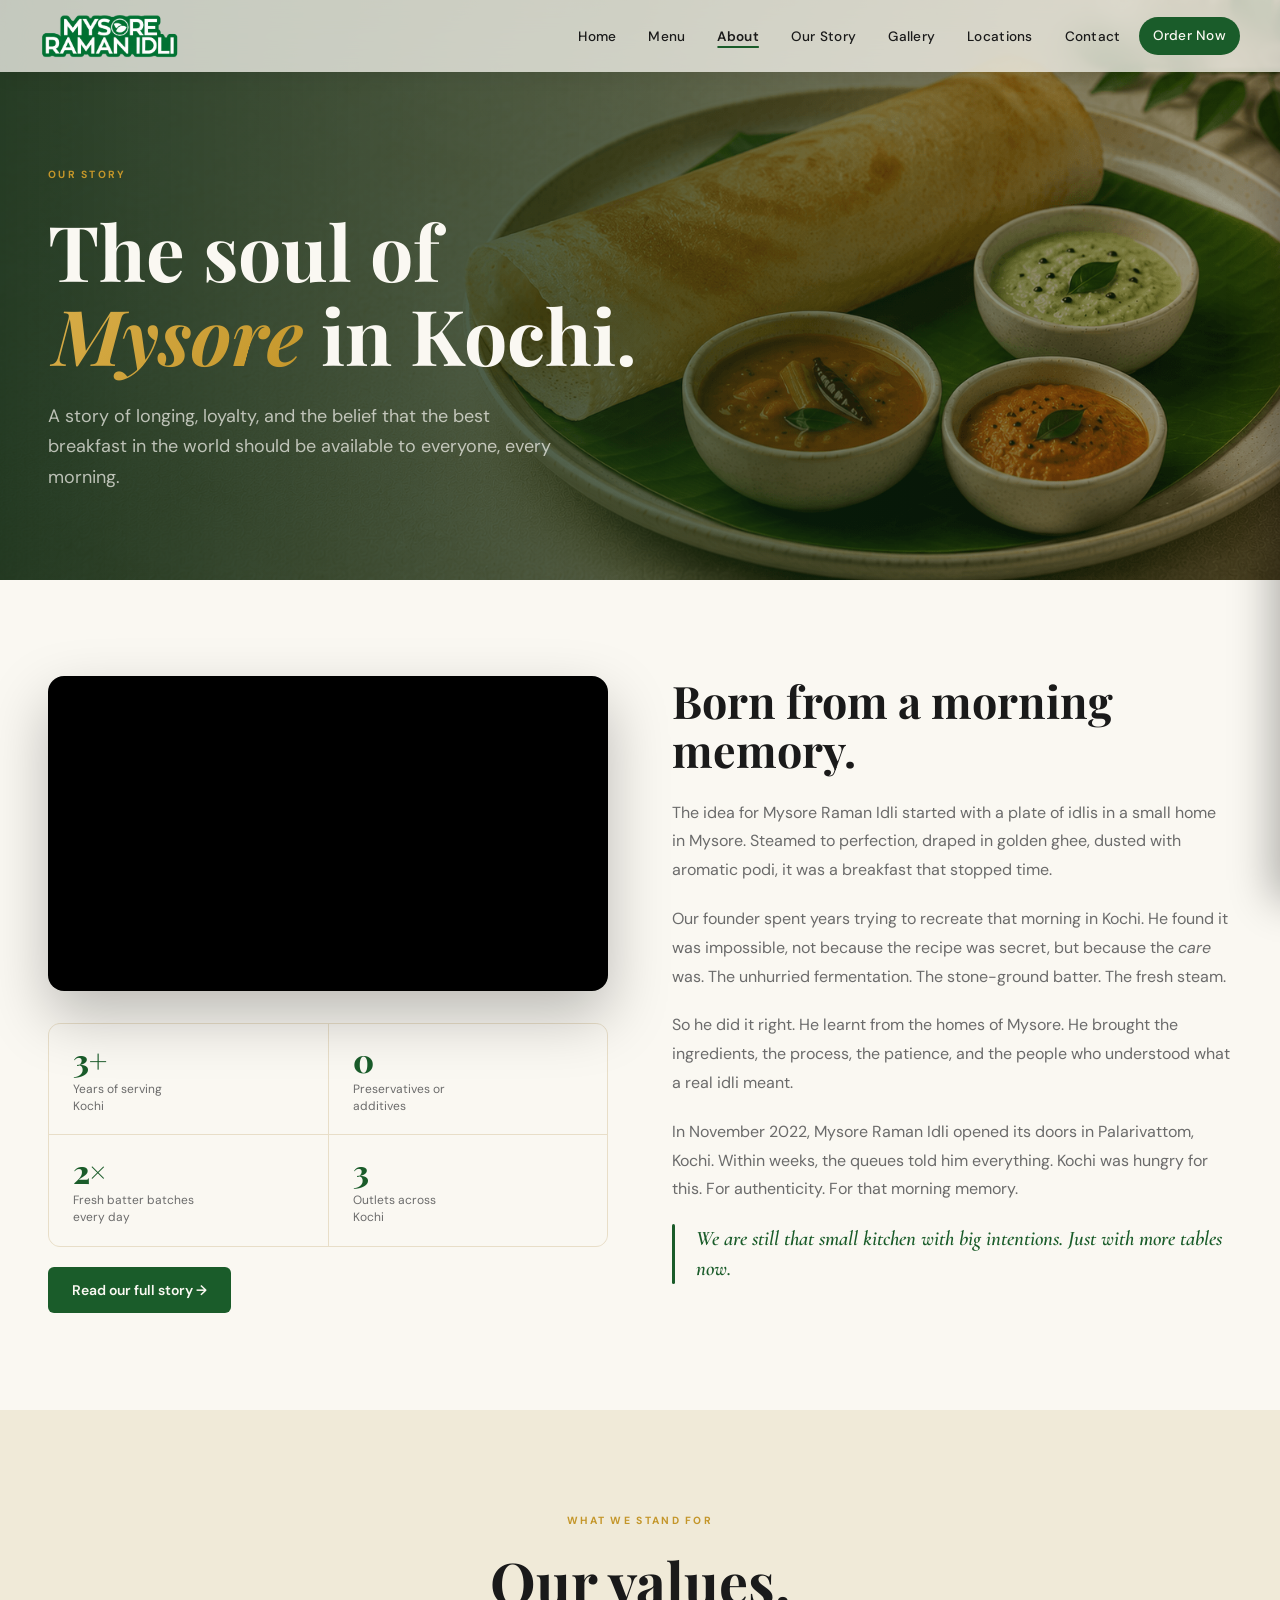
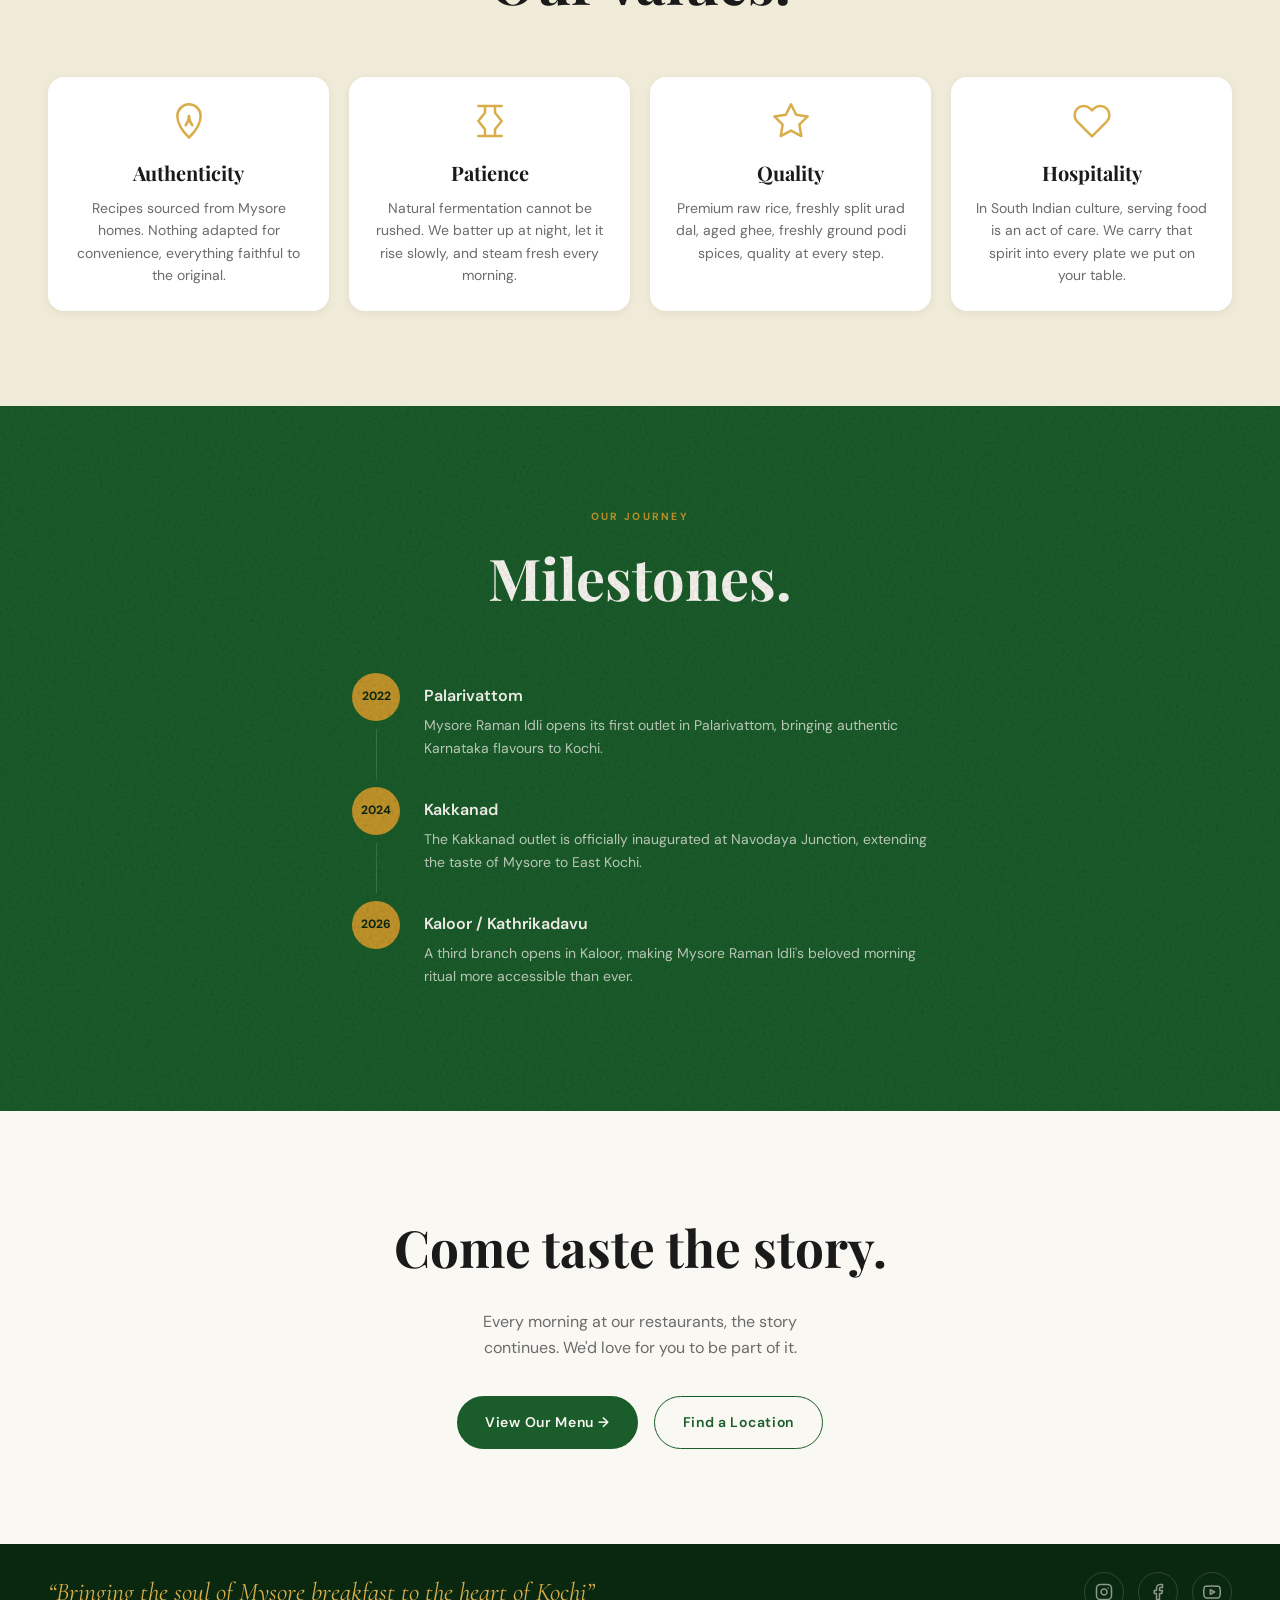
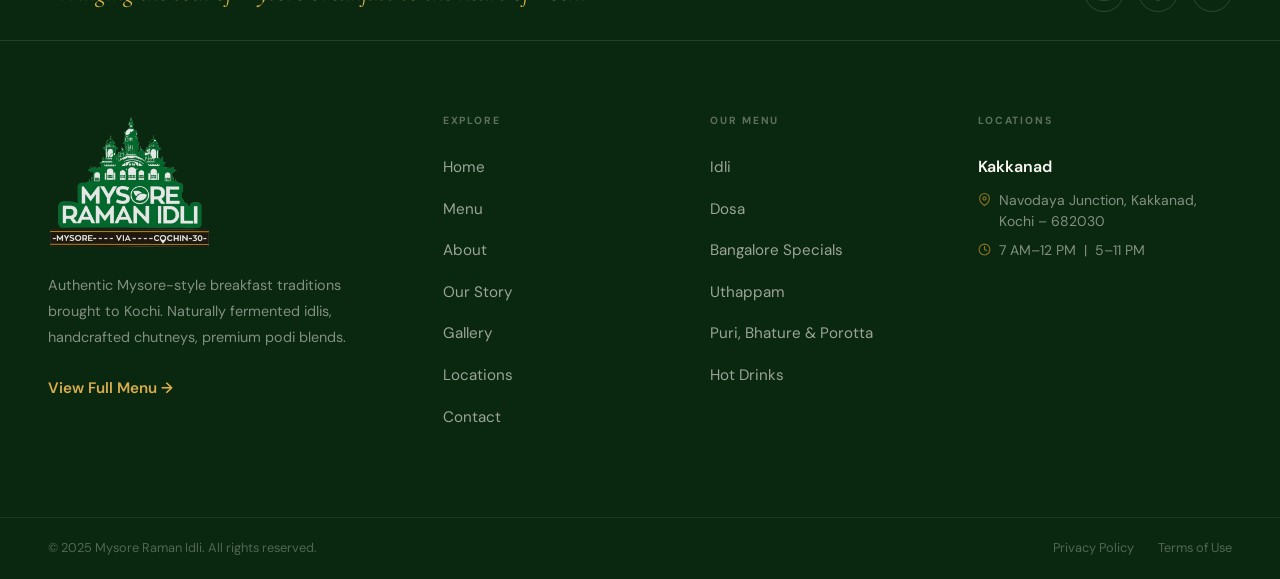
==== commit 1bdc98ca: "Rename styles.css → new-styles.css and story.css → new-story.css, update all page references" ====
--- a/docs/about.html
+++ b/docs/about.html
@@ -19,7 +19,7 @@
   <meta name="twitter:description" content="The story behind Mysore Raman Idli, from Mysore's misty lanes to the vibrant heart of Kochi." />
   <meta name="twitter:image" content="https://kiranmrkmr.github.io/mysoreramanidli/images/og-image.jpg" />
   <link rel="icon" href="images/favicon.png" type="image/png" />
-  <link rel="stylesheet" href="css/styles.css" />
+  <link rel="stylesheet" href="css/new-styles.css" />
 </head>
 <body>
 
--- a/docs/css/new-styles.css
+++ b/docs/css/new-styles.css
@@ -0,0 +1,2419 @@
+/* =============================================
+   MYSORE RAMAN IDLI — CSS Styles
+   ============================================= */
+
+/* --- Google Fonts --- */
+@import url('https://fonts.googleapis.com/css2?family=Playfair+Display:ital,wght@0,400;0,500;0,600;0,700;0,800;0,900;1,400;1,600;1,800&family=Cormorant+Garamond:ital,wght@0,300;0,400;0,500;1,300;1,400;1,500&family=DM+Sans:ital,opsz,wght@0,9..40,300;0,9..40,400;0,9..40,500;0,9..40,600;0,9..40,700;1,9..40,300;1,9..40,400&display=swap');
+
+/* --- CSS Variables --- */
+:root {
+  --forest-green: #1A5C2A;
+  --forest-dark: #0D3518;
+  --forest-deep: #0A2710;
+  --forest-light: #2D7A40;
+  --cream: #FAF8F2;
+  --ivory: #F0EAD8;
+  --parchment: #E8DEC8;
+  --brass: #C4962A;
+  --brass-light: #D9AE4A;
+  --warm-brown: #5D3A1A;
+  --charcoal: #1A1A1A;
+  --mid-gray: #6B6B6B;
+}
+
+/* --- Reset & Base --- */
+*, *::before, *::after { box-sizing: border-box; margin: 0; padding: 0; }
+html { scroll-behavior: smooth; }
+body {
+  font-family: 'DM Sans', system-ui, sans-serif;
+  background: var(--forest-dark);
+  color: var(--charcoal);
+  line-height: 1.6;
+  overflow-x: hidden;
+  -webkit-font-smoothing: antialiased;
+  -moz-osx-font-smoothing: grayscale;
+}
+/* Barba page transitions */
+img { max-width: 100%; height: auto; display: block; }
+a { text-decoration: none; color: inherit; }
+button { font-family: inherit; cursor: pointer; }
+
+/* --- Typography --- */
+.font-serif { font-family: 'Playfair Display', serif; }
+.font-accent { font-family: 'Cormorant Garamond', serif; }
+
+/* --- Layout --- */
+.container-xl {
+  max-width: 1280px;
+  margin: 0 auto;
+  padding: 0 1.5rem;
+}
+@media (min-width: 768px) {
+  .container-xl { padding: 0 2rem; }
+}
+@media (min-width: 1024px) {
+  .container-xl { padding: 0 2.5rem; }
+}
+@media (min-width: 1280px) {
+  .container-xl { padding: 0 3rem; }
+}
+
+/* --- Grain Overlay --- */
+.grain { position: relative; }
+.grain::after {
+  content: '';
+  position: absolute;
+  inset: 0;
+  background-image: url("data:image/svg+xml,%3Csvg viewBox='0 0 256 256' xmlns='http://www.w3.org/2000/svg'%3E%3Cfilter id='noise'%3E%3CfeTurbulence type='fractalNoise' baseFrequency='0.9' numOctaves='4' stitchTiles='stitch'/%3E%3C/filter%3E%3Crect width='100%25' height='100%25' filter='url(%23noise)' opacity='1'/%3E%3C/svg%3E");
+  pointer-events: none;
+  z-index: 1;
+  opacity: 0.4;
+  mix-blend-mode: multiply;
+}
+
+/* --- Section Label --- */
+.section-label {
+  display: inline-flex;
+  align-items: center;
+  gap: 0.75rem;
+  font-size: 0.65rem;
+  font-weight: 700;
+  letter-spacing: 0.22em;
+  text-transform: uppercase;
+  color: var(--brass);
+  font-family: 'DM Sans', sans-serif;
+}
+.section-label-line {
+  display: inline-block;
+  width: 1.75rem;
+  height: 1px;
+  background: rgba(196,150,42,0.6);
+}
+
+/* --- Buttons --- */
+.btn-green {
+  display: inline-flex;
+  align-items: center;
+  gap: 0.5rem;
+  padding: 0.875rem 1.75rem;
+  background: var(--forest-green);
+  color: var(--cream);
+  font-weight: 600;
+  font-size: 0.875rem;
+  letter-spacing: 0.05em;
+  border-radius: 9999px;
+  border: none;
+  cursor: pointer;
+  transition: all 0.3s;
+  text-decoration: none;
+}
+.btn-green:hover {
+  background: var(--forest-dark);
+  transform: translateY(-2px);
+  box-shadow: 0 8px 24px rgba(26,92,42,0.3);
+}
+.btn-outline-green {
+  display: inline-flex;
+  align-items: center;
+  gap: 0.5rem;
+  padding: 0.875rem 1.75rem;
+  background: transparent;
+  color: var(--forest-green);
+  font-weight: 600;
+  font-size: 0.875rem;
+  letter-spacing: 0.05em;
+  border-radius: 9999px;
+  border: 1.5px solid var(--forest-green);
+  cursor: pointer;
+  transition: all 0.3s;
+  text-decoration: none;
+}
+.btn-outline-green:hover {
+  background: var(--forest-green);
+  color: var(--cream);
+  transform: translateY(-2px);
+}
+.btn-outline-dark {
+  display: inline-flex;
+  align-items: center;
+  gap: 0.5rem;
+  padding: 0.875rem 1.75rem;
+  background: transparent;
+  color: rgba(250,248,242,0.7);
+  font-weight: 600;
+  font-size: 0.875rem;
+  letter-spacing: 0.05em;
+  border-radius: 9999px;
+  border: 1.5px solid rgba(255,255,255,0.2);
+  cursor: pointer;
+  transition: all 0.3s;
+  text-decoration: none;
+}
+.btn-outline-dark:hover {
+  background: rgba(255,255,255,0.1);
+  color: var(--cream);
+  border-color: rgba(255,255,255,0.4);
+}
+.btn-cream {
+  display: inline-flex;
+  align-items: center;
+  gap: 0.5rem;
+  padding: 1rem 2rem;
+  background: var(--cream);
+  color: var(--forest-green);
+  font-weight: 700;
+  font-size: 0.875rem;
+  border-radius: 9999px;
+  border: none;
+  cursor: pointer;
+  transition: all 0.3s;
+  text-decoration: none;
+}
+.btn-cream:hover { background: var(--ivory); }
+
+/* --- Text Gradients --- */
+.text-gradient {
+  background: linear-gradient(135deg, #FAF8F2 30%, #C4962A 100%);
+  -webkit-background-clip: text;
+  -webkit-text-fill-color: transparent;
+  background-clip: text;
+}
+.text-gradient-gold {
+  background: linear-gradient(135deg, #D9AE4A, #C4962A);
+  -webkit-background-clip: text;
+  -webkit-text-fill-color: transparent;
+  background-clip: text;
+}
+
+/* --- Card Hover --- */
+.card-hover {
+  transition: transform 0.3s ease, box-shadow 0.3s ease;
+}
+.card-hover:hover {
+  transform: translateY(-6px);
+  box-shadow: 0 20px 40px rgba(0,0,0,0.12);
+}
+
+/* --- Scroll Reveal Animations --- */
+.reveal { opacity: 0; transform: translateY(32px); will-change: opacity, transform; }
+.reveal.visible { animation: reveal-up 0.75s ease forwards; }
+
+.reveal-left { opacity: 0; transform: translateY(28px); will-change: opacity, transform; }
+.reveal-left.visible { animation: reveal-up 0.75s ease forwards; }
+
+.reveal-right { opacity: 0; transform: translateY(28px); will-change: opacity, transform; }
+.reveal-right.visible { animation: reveal-up 0.75s ease forwards; }
+
+/* --- Keyframes --- */
+@keyframes reveal-up {
+  from { opacity: 0; transform: translateY(32px); }
+  to   { opacity: 1; transform: translateY(0); }
+}
+@keyframes reveal-from-left {
+  from { opacity: 0; transform: translateX(-36px); }
+  to   { opacity: 1; transform: translateX(0); }
+}
+@keyframes reveal-from-right {
+  from { opacity: 0; transform: translateX(36px); }
+  to   { opacity: 1; transform: translateX(0); }
+}
+
+@keyframes marquee {
+  0% { transform: translateX(0); }
+  100% { transform: translateX(-50%); }
+}
+@keyframes marquee-reverse {
+  0% { transform: translateX(-50%); }
+  100% { transform: translateX(0); }
+}
+@keyframes float {
+  0%, 100% { transform: translateY(0); }
+  50% { transform: translateY(-12px); }
+}
+@keyframes float-delayed {
+  0%, 100% { transform: translateY(0); }
+  50% { transform: translateY(-10px); }
+}
+@keyframes scroll-cue {
+  0%, 100% { transform: translateY(0); opacity: 0.5; }
+  50% { transform: translateY(8px); opacity: 1; }
+}
+
+/* =============================================
+   NAVBAR
+   ============================================= */
+.navbar {
+  position: fixed;
+  top: 0;
+  left: 0;
+  right: 0;
+  z-index: 1002;
+  transition: background 0.4s ease, box-shadow 0.4s ease, backdrop-filter 0.4s ease;
+  padding: 0;
+}
+.navbar.scrolled, .navbar.inner-page {
+  background: rgba(250,248,242,0.75);
+  backdrop-filter: blur(16px);
+  -webkit-backdrop-filter: blur(16px);
+  box-shadow: 0 2px 20px rgba(0,0,0,0.08);
+}
+.navbar.transparent { background: transparent; }
+
+.nav-inner {
+  max-width: 1280px;
+  margin: 0 auto;
+  padding: 0 1.5rem;
+  height: 72px;
+  display: flex;
+  align-items: center;
+  justify-content: space-between;
+  gap: 1rem;
+}
+@media (min-width: 768px) {
+  .nav-inner { padding: 0 2.5rem; }
+}
+
+.nav-logo img {
+  height: 48px;
+  width: auto;
+  transition: filter 0.4s;
+}
+.navbar.transparent .nav-logo img { }
+.navbar.scrolled .nav-logo img,
+.navbar.inner-page .nav-logo img { filter: none; }
+
+.nav-links {
+  display: none;
+  align-items: center;
+  gap: 0.25rem;
+  list-style: none;
+}
+@media (min-width: 1024px) {
+  .nav-links { display: flex; }
+}
+.nav-links a {
+  font-size: 0.85rem;
+  font-weight: 500;
+  padding: 0.5rem 0.875rem;
+  border-radius: 9999px;
+  transition: all 0.25s;
+  letter-spacing: 0.02em;
+}
+.navbar.transparent .nav-links a { color: rgba(250,248,242,0.8); }
+.navbar.transparent .nav-links a:hover { color: var(--cream); background: rgba(255,255,255,0.1); }
+.navbar.scrolled .nav-links a,
+.navbar.inner-page .nav-links a { color: var(--charcoal); }
+.navbar.scrolled .nav-links a:hover,
+.navbar.inner-page .nav-links a:hover { color: var(--forest-green); background: rgba(26,92,42,0.06); }
+.nav-links a.active { font-weight: 600; text-decoration: underline; text-underline-offset: 5px; text-decoration-thickness: 1.5px; }
+.navbar.transparent .nav-links a.active { color: var(--cream) !important; text-decoration-color: rgba(255,255,255,0.8); }
+.navbar.scrolled .nav-links a.active,
+.navbar.inner-page .nav-links a.active { color: var(--charcoal) !important; text-decoration-color: var(--forest-green); }
+
+.nav-order {
+  display: none;
+  padding: 0.6rem 1.25rem;
+  background: var(--forest-green);
+  color: var(--cream) !important;
+  border-radius: 9999px;
+  font-size: 0.85rem;
+  font-weight: 600;
+  transition: all 0.3s;
+}
+.nav-order:hover { background: var(--forest-dark) !important; transform: translateY(-1px); }
+@media (min-width: 1024px) { .nav-order { display: inline-flex; } }
+
+.hamburger {
+  display: flex;
+  flex-direction: column;
+  gap: 6px;
+  padding: 0.5rem;
+  background: none;
+  border: none;
+  cursor: pointer;
+  position: fixed;
+  top: 1.1rem;
+  right: 24px;
+  z-index: 99999;
+}
+@media (min-width: 1024px) { .hamburger { display: none; } }
+.hamburger span {
+  display: block;
+  width: 28px;
+  height: 3px;
+  border-radius: 3px;
+  transition: all 0.3s;
+}
+.navbar.transparent .hamburger span { background: var(--cream); }
+.navbar.scrolled .hamburger span,
+.navbar.inner-page .hamburger span { background: var(--charcoal); }
+/* X button: cream on dark/transparent nav, charcoal on light nav */
+.hamburger.open span { background: var(--cream); }
+.navbar.scrolled .hamburger.open span,
+.navbar.inner-page .hamburger.open span { background: var(--charcoal) !important; }
+.hamburger.open span:nth-child(1) { transform: translateY(9px) rotate(45deg); }
+.hamburger.open span:nth-child(2) { opacity: 0; transform: scaleX(0); }
+.hamburger.open span:nth-child(3) { transform: translateY(-9px) rotate(-45deg); }
+
+/* Mobile Drawer */
+.nav-drawer {
+  position: fixed;
+  top: 0;
+  right: 0;
+  bottom: 0;
+  width: min(320px, 88vw);
+  background: var(--forest-dark);
+  z-index: 1001;
+  transform: translateX(100%);
+  transition: transform 0.4s cubic-bezier(0.16,1,0.3,1);
+  padding: 5rem 2rem 2rem;
+  box-shadow: -8px 0 40px rgba(0,0,0,0.3);
+  display: flex;
+  flex-direction: column;
+  justify-content: center;
+  align-items: flex-start;
+  gap: 0;
+  overflow-y: auto;
+}
+.nav-drawer.open { transform: translateX(0); }
+.nav-drawer-close {
+  position: absolute;
+  top: 1.1rem;
+  right: 1.25rem;
+  width: 2.5rem;
+  height: 2.5rem;
+  display: flex;
+  align-items: center;
+  justify-content: center;
+  background: rgba(255,255,255,0.08);
+  border: 1px solid rgba(255,255,255,0.12);
+  border-radius: 50%;
+  color: var(--cream);
+  cursor: pointer;
+  transition: background 0.2s;
+}
+.nav-drawer-close:hover { background: rgba(255,255,255,0.16); }
+.nav-drawer a {
+  display: block;
+  padding: 0.65rem 1rem;
+  font-family: 'Playfair Display', serif;
+  font-size: 1.6rem;
+  font-weight: 700;
+  color: rgba(250,248,242,0.65);
+  border-radius: 0.5rem;
+  transition: all 0.2s;
+  letter-spacing: -0.01em;
+}
+.nav-drawer a:hover { color: var(--cream); background: rgba(255,255,255,0.06); }
+.nav-drawer a.active { color: var(--brass-light) !important; font-weight: 800; }
+
+@media (max-height: 640px) {
+  .nav-drawer { justify-content: flex-start; padding-top: 4.5rem; }
+  .nav-drawer a { font-size: 1.25rem; padding: 0.45rem 1rem; }
+}
+.nav-drawer-order {
+  margin-top: 1.5rem;
+  padding: 0.9rem 1.5rem;
+  background: var(--forest-green);
+  color: var(--cream) !important;
+  text-align: center;
+  border-radius: 9999px;
+  font-family: 'Inter', sans-serif;
+  font-size: 0.95rem;
+  font-weight: 700;
+  letter-spacing: 0.02em;
+}
+.nav-drawer-order:hover { background: #2D7A40 !important; }
+.nav-overlay {
+  position: fixed;
+  inset: 0;
+  background: rgba(0,0,0,0.55);
+  z-index: 1000;
+  display: none;
+  backdrop-filter: blur(2px);
+}
+.nav-overlay.open { display: block; }
+
+/* =============================================
+   HERO
+   ============================================= */
+.hero {
+  position: relative;
+  height: 100svh;
+  min-height: 600px;
+  display: flex;
+  flex-direction: column;
+  overflow: hidden;
+  background: var(--forest-deep);
+}
+.hero-video-bg {
+  position: absolute;
+  inset: 0;
+  width: 100%;
+  height: 100%;
+  object-fit: cover;
+  opacity: 1;
+  pointer-events: none;
+  z-index: 0;
+}
+.hero-video-overlay {
+  position: absolute;
+  inset: 0;
+  background: rgba(10, 39, 16, 0.85);
+  z-index: 1;
+  pointer-events: none;
+}
+.hero-blobs { position: absolute; inset: 0; pointer-events: none; overflow: hidden; z-index: 2; }
+.hero-blob-1 {
+  position: absolute;
+  width: 700px;
+  height: 700px;
+  border-radius: 50%;
+  background: radial-gradient(circle, #2D7A40 0%, transparent 70%);
+  opacity: 0.18;
+  top: -20%;
+  left: -15%;
+}
+.hero-blob-2 {
+  position: absolute;
+  width: 400px;
+  height: 400px;
+  border-radius: 50%;
+  background: radial-gradient(circle, #C4962A 0%, transparent 70%);
+  opacity: 0.09;
+  bottom: 5%;
+  right: 0%;
+}
+/* ---- HERO SPLIT LAYOUT ---- */
+.hero-split {
+  position: relative;
+  z-index: 3;
+  flex: 1;
+  display: flex;
+  align-items: center;
+  gap: 3rem;
+  padding-top: 6rem;
+  padding-bottom: 1rem;
+  min-height: 0;
+}
+@media (min-width: 768px) { .hero-split { padding-top: 7rem; } }
+
+/* Tablet: no right column, center the text */
+@media (min-width: 768px) and (max-width: 1023px) {
+  .hero-split {
+    justify-content: center;
+    padding-left: 3rem;
+    padding-right: 3rem;
+  }
+  .hero-left {
+    align-items: center;
+    text-align: center;
+    max-width: 36rem;
+  }
+  .hero-headline { align-items: center; font-size: clamp(3rem, 7vw, 5rem); }
+  .hero-sub-text { text-align: center; }
+  .hero-btns { justify-content: center; }
+  .hero-eyebrow { justify-content: center; }
+}
+
+/* Left column */
+.hero-left {
+  flex: 1;
+  display: flex;
+  flex-direction: column;
+  justify-content: center;
+  min-width: 0;
+}
+
+/* Right column */
+.hero-right {
+  flex: 0 0 48%;
+  display: none;
+  position: relative;
+  padding: 0 4rem;
+}
+@media (min-width: 1024px) { .hero-right { display: block; } }
+
+/* Main image */
+.hero-img-wrap {
+  position: relative;
+  width: 100%;
+  aspect-ratio: 3 / 3;
+  perspective: 600px;
+}
+.hero-main-img {
+  width: 100%;
+  height: 100%;
+  max-height: 62vh;
+  object-fit: cover;
+  border-radius: 2rem;
+  box-shadow: 0 32px 80px rgba(0,0,0,0.5);
+}
+.hero-cutout {
+  object-fit: contain;
+  border-radius: 0;
+  box-shadow: none;
+  background: transparent;
+  will-change: transform;
+  transform-origin: center center;
+  transform-style: preserve-3d;
+  z-index: 1;
+  position: relative;
+}
+
+/* Accent floating images — transparent PNGs, no clip/border */
+.hero-accent {
+  position: absolute;
+  pointer-events: none;
+  will-change: transform;
+  z-index: 10;
+  isolation: isolate;
+}
+.hero-accent img {
+  width: 100%;
+  height: 100%;
+  object-fit: contain;
+  filter:
+    drop-shadow(0 0 12px rgba(0,0,0,0.35))
+    drop-shadow(0 16px 40px rgba(0,0,0,0.35))
+    drop-shadow(0 4px 8px rgba(0,0,0,0.35));
+}
+/* Coffee — bottom-left, outside the plate */
+.hero-accent-1 { width: 10rem; height: 10rem; bottom: 8%;  left: -5rem; }
+/* Idli plate — top-right, above the plate */
+.hero-accent-2 { width: 11rem; height: 11rem; top: -8%;    right: -1rem; }
+/* Thali — bottom-right, outside the plate */
+.hero-accent-3 { width: 10rem; height: 10rem; bottom: 10%; right: -5rem; }
+
+/* Eyebrow */
+.hero-eyebrow {
+  display: flex;
+  align-items: center;
+  gap: 0.5rem;
+  margin-bottom: 1.5rem;
+}
+.hero-eyebrow-line { width: 2rem; height: 1px; background: rgba(196,150,42,0.5); }
+.hero-eyebrow-dot { width: 5px; height: 5px; border-radius: 50%; background: var(--brass); flex-shrink: 0; }
+.hero-eyebrow span {
+  font-size: 0.62rem;
+  font-weight: 700;
+  letter-spacing: 0.25em;
+  text-transform: uppercase;
+  color: var(--brass-light);
+}
+
+/* Headline */
+.hero-headline {
+  display: flex;
+  flex-direction: column;
+  font-family: 'Playfair Display', serif;
+  font-size: clamp(2.8rem, 6.5vw, 6rem);
+  line-height: 1.05;
+  letter-spacing: -0.02em;
+  color: var(--cream);
+  margin-bottom: 1.75rem;
+}
+.hero-hl-line { display: block; }
+.hero-hl-italic { font-style: italic; color: var(--brass-light); }
+
+/* Sub text */
+.hero-sub-text {
+  max-width: 30rem;
+  color: rgba(250,248,242,0.5);
+  font-size: 0.95rem;
+  line-height: 1.8;
+  font-weight: 300;
+  margin-bottom: 2.25rem;
+}
+@media (min-width: 768px) { .hero-sub-text { font-size: 1rem; } }
+
+/* Buttons */
+.hero-btns { display: flex; flex-wrap: nowrap; gap: 0.625rem; }
+
+@media (max-width: 767px) {
+  .hero-headline { font-size: 58px; }
+  .hero-btns {
+    flex-direction: column;
+    align-items: flex-start;
+    gap: 0.75rem;
+  }
+  .hero-btns .btn-outline-cream { display: none; }
+  .hero-btns .btn-green {
+    font-size: 0.875rem;
+    padding: 0.875rem 1.75rem;
+  }
+}
+.btn-outline-cream {
+  display: inline-flex;
+  align-items: center;
+  padding: 0.75rem 1.75rem;
+  border-radius: 9999px;
+  border: 1.5px solid rgba(250,248,242,0.35);
+  color: var(--cream);
+  font-size: 0.875rem;
+  font-weight: 500;
+  letter-spacing: 0.02em;
+  transition: border-color 0.2s, background 0.2s;
+  text-decoration: none;
+}
+.btn-outline-cream:hover { border-color: rgba(250,248,242,0.7); background: rgba(250,248,242,0.07); }
+.hero-scroll {
+  position: relative;
+  z-index: 4;
+  display: flex;
+  flex-direction: column;
+  align-items: center;
+  padding-bottom: 1.25rem;
+  padding-top: 1rem;
+  gap: 0.5rem;
+  flex-shrink: 0;
+}
+.hero-scroll-label {
+  font-size: 0.6rem;
+  color: rgba(250,248,242,0.3);
+  letter-spacing: 0.2em;
+  text-transform: uppercase;
+}
+.hero-scroll-line {
+  width: 1px;
+  height: 1.75rem;
+  background: linear-gradient(to bottom, rgba(250,248,242,0.3), transparent);
+  animation: scroll-cue 2s ease-in-out infinite;
+}
+.hero-stats {
+  position: relative;
+  z-index: 2;
+  border-top: 1px solid rgba(255,255,255,0.1);
+}
+.hero-stats-grid {
+  max-width: 1280px;
+  margin: 0 auto;
+  padding: 0 1.5rem;
+  display: grid;
+  grid-template-columns: repeat(3, 1fr);
+  divide-x: 1px solid rgba(255,255,255,0.1);
+}
+@media (min-width: 768px) { .hero-stats-grid { padding: 0 2.5rem; } }
+.hero-stat {
+  display: flex;
+  flex-direction: column;
+  align-items: center;
+  padding: 1.25rem 1rem;
+  border-right: 1px solid rgba(255,255,255,0.1);
+}
+.hero-stat:last-child { border-right: none; }
+.hero-stat-val {
+  font-family: 'Playfair Display', serif;
+  color: var(--brass-light);
+  font-size: 1.5rem;
+  font-weight: 700;
+}
+@media (min-width: 768px) { .hero-stat-val { font-size: 1.875rem; } }
+.hero-stat-label {
+  color: rgba(250,248,242,0.35);
+  font-size: 0.65rem;
+  margin-top: 0.25rem;
+  text-align: center;
+}
+@media (max-width: 768px) {
+  .reviews-section .section-header {
+    margin-bottom: 2rem;
+  }
+}
+/* =============================================
+   SIGNATURE DISHES
+   ============================================= */
+.dishes-section { padding: 6rem 0; background: var(--cream); }
+@media (min-width: 768px) { .dishes-section { padding: 8rem 0; } }
+.section-header { text-align: center; margin-bottom: 4rem; }
+.section-header h2 {
+  font-family: 'Playfair Display', serif;
+  font-size: clamp(2rem, 4.5vw, 3.8rem);
+  line-height: 1.1;
+  color: var(--charcoal);
+  margin-bottom: 1rem;
+}
+.section-header h2 em {
+  font-style: italic;
+  color: var(--forest-green);
+  font-style: normal;
+}
+.section-header p { max-width: 36rem; margin: 0 auto; color: var(--mid-gray); line-height: 1.7; }
+.dishes-grid {
+  display: grid;
+  grid-template-columns: 1fr;
+  gap: 1.5rem;
+}
+@media (min-width: 640px) { .dishes-grid { grid-template-columns: repeat(2, 1fr); } }
+@media (min-width: 1024px) { .dishes-grid { grid-template-columns: repeat(3, 1fr); } }
+/* Mobile: hide dishes 4–6 and show inline CTA after 3 */
+.dishes-mobile-cta { display: none; text-align: center; margin-top: 2rem; }
+@media (max-width: 639px) {
+  .dishes-grid-extra { display: none; }
+  .dishes-mobile-cta { display: block; }
+  .section-cta { display: none; }
+}
+.dish-card {
+  background: white;
+  border-radius: 1rem;
+  overflow: hidden;
+  box-shadow: 0 2px 8px rgba(0,0,0,0.06);
+  transition: transform 0.3s, box-shadow 0.3s;
+}
+.dish-card:hover { transform: translateY(-6px); box-shadow: 0 20px 40px rgba(0,0,0,0.12); }
+.dish-img-wrap { position: relative; height: 13rem; overflow: hidden; }
+.dish-img-wrap img {
+  width: 100%;
+  height: 100%;
+  object-fit: cover;
+  transition: transform 0.7s ease;
+}
+.dish-card:hover .dish-img-wrap img { transform: scale(1.1); }
+.dish-img-overlay {
+  position: absolute;
+  inset: 0;
+  background: linear-gradient(to top, rgba(0,0,0,0.5), transparent);
+}
+.dish-badge {
+  position: absolute;
+  top: 1rem;
+  left: 1rem;
+  padding: 0.3rem 0.85rem;
+  border-radius: 9999px;
+  background: var(--forest-dark);
+  color: var(--cream);
+  font-size: 0.72rem;
+  font-weight: 700;
+  letter-spacing: 0.04em;
+  box-shadow: 0 2px 8px rgba(0,0,0,0.25);
+}
+.dish-num {
+  position: absolute;
+  top: 1rem;
+  right: 1rem;
+  font-family: 'Playfair Display', serif;
+  color: rgba(255,255,255,0.2);
+  font-size: 1.875rem;
+  font-weight: 700;
+}
+.dish-body { padding: 1.25rem; }
+.dish-tag { font-size: 0.6rem; font-weight: 700; letter-spacing: 0.2em; text-transform: uppercase; color: var(--brass); margin-bottom: 0.25rem; }
+.dish-name { font-family: 'Playfair Display', serif; font-size: 1.25rem; font-weight: 700; color: var(--charcoal); margin-bottom: 0.5rem; }
+.dish-desc { font-size: 0.875rem; color: var(--mid-gray); line-height: 1.6; margin-bottom: 1rem; }
+.dish-footer { display: flex; align-items: center; justify-content: space-between; }
+.dish-price { font-family: 'Playfair Display', serif; font-size: 1.5rem; font-weight: 700; color: var(--forest-green); }
+.dish-order { font-size: 0.75rem; font-weight: 600; color: var(--cream); background: var(--forest-green); padding: 0.375rem 0.875rem; border-radius: 9999px; border: none; cursor: pointer; transition: background 0.2s; }
+.dish-order:hover { background: var(--forest-dark); }
+.section-cta { text-align: center; margin-top: 3.5rem; }
+
+/* =============================================
+   WHY DIFFERENT
+   ============================================= */
+.why-section {
+  position: relative;
+  padding: 6rem 0;
+  background: var(--forest-dark);
+  overflow: hidden;
+}
+@media (min-width: 768px) { .why-section { padding: 8rem 0; } }
+.why-watermark {
+  position: absolute;
+  inset: 0;
+  display: flex;
+  align-items: center;
+  justify-content: center;
+  pointer-events: none;
+  overflow: hidden;
+}
+.why-watermark span {
+  font-family: 'Playfair Display', serif;
+  font-weight: 900;
+  font-size: clamp(8rem, 22vw, 22rem);
+  line-height: 1;
+  color: rgba(255,255,255,0.025);
+  user-select: none;
+}
+.why-layout {
+  display: grid;
+  grid-template-columns: 1fr;
+  gap: 3rem;
+  align-items: center;
+}
+@media (min-width: 1024px) {
+  .why-layout {
+    grid-template-columns: 1fr 2.5fr;
+    gap: 4rem;
+    align-items: center;
+  }
+}
+.why-intro { max-width: 28rem; }
+.why-intro h2 {
+  font-family: 'Playfair Display', serif;
+  font-size: clamp(2rem, 4.5vw, 3.8rem);
+  line-height: 1.1;
+  color: var(--cream);
+}
+.pillars-grid {
+  display: grid;
+  grid-template-columns: 1fr;
+  gap: 1.25rem;
+}
+@media (min-width: 768px) { .pillars-grid { grid-template-columns: repeat(2, 1fr); } }
+@media (min-width: 1024px) { .pillars-grid { grid-template-columns: repeat(3, 1fr); } }
+.pillar-card {
+  position: relative;
+  padding: 1.5rem;
+  border-radius: 1rem;
+  border: 1px solid rgba(255,255,255,0.08);
+  background: rgba(255,255,255,0.04);
+  transition: background 0.3s, border-color 0.3s, transform 0.3s;
+  overflow: hidden;
+}
+.pillar-card:hover {
+  background: rgba(255,255,255,0.08);
+  border-color: rgba(255,255,255,0.16);
+  transform: translateY(-4px);
+}
+.pillar-num {
+  position: absolute;
+  top: 1.25rem;
+  right: 1.25rem;
+  font-family: 'Playfair Display', serif;
+  font-size: 2.5rem;
+  font-weight: 900;
+  color: rgba(255,255,255,0.06);
+  transition: color 0.3s;
+}
+.pillar-card:hover .pillar-num { color: rgba(255,255,255,0.1); }
+.pillar-icon { width: 2rem; height: 2rem; margin-bottom: 1rem; color: var(--brass-light); }
+.pillar-icon svg { width: 100%; height: 100%; }
+.pillar-title { font-family: 'Playfair Display', serif; font-size: 1.125rem; font-weight: 700; color: var(--cream); margin-bottom: 0.5rem; }
+.pillar-desc { font-size: 0.875rem; color: rgba(250,248,242,0.45); line-height: 1.6; }
+.pillar-line { margin-top: 1.25rem; height: 1px; background: var(--brass); width: 0; transition: width 0.5s ease; }
+.pillar-card:hover .pillar-line { width: 100%; }
+.quote-card {
+  padding: 1.5rem;
+  border-radius: 1rem;
+  background: rgba(45,122,64,0.25);
+  border: 1px solid rgba(45,122,64,0.4);
+  display: flex;
+  flex-direction: column;
+  justify-content: space-between;
+  min-height: 200px;
+}
+.quote-card blockquote {
+  font-family: 'Cormorant Garamond', serif;
+  font-style: italic;
+  font-size: 1.25rem;
+  color: rgba(250,248,242,0.85);
+  line-height: 1.6;
+}
+@media (min-width: 768px) { .quote-card blockquote { font-size: 1.5rem; } }
+.quote-author { margin-top: 1.25rem; color: var(--brass-light); font-size: 0.875rem; font-weight: 600; }
+
+/* =============================================
+   BRAND STORY
+   ============================================= */
+.story-section { padding: 6rem 0; background: var(--ivory); overflow: hidden; }
+@media (min-width: 768px) { .story-section { padding: 8rem 0; } }
+.story-grid {
+  display: grid;
+  grid-template-columns: 1fr;
+  gap: 3.5rem;
+  align-items: center;
+}
+@media (min-width: 1024px) {
+  .story-grid { grid-template-columns: 1fr 1fr; gap: 4rem; align-items: stretch; }
+}
+.story-images { position: relative; order: 2; }
+@media (min-width: 1024px) { .story-images { order: 1; } }
+.story-main-img {
+  position: relative;
+  height: 26rem;
+  border-radius: 1rem;
+  overflow: hidden;
+  box-shadow: 0 25px 50px rgba(0,0,0,0.2);
+}
+@media (min-width: 768px) { .story-main-img { height: 33rem; } }
+.story-main-img img { width: 100%; height: 100%; object-fit: cover; }
+.story-main-img::after {
+  content: '';
+  position: absolute;
+  inset: 0;
+  background: linear-gradient(to top, rgba(13,53,24,0.4), transparent);
+}
+.story-secondary-img {
+  position: absolute;
+  bottom: -2rem;
+  right: -1rem;
+  width: 11rem;
+  height: 11rem;
+  border-radius: 0.75rem;
+  overflow: hidden;
+  border: 4px solid var(--ivory);
+  box-shadow: 0 20px 40px rgba(0,0,0,0.25);
+}
+@media (min-width: 768px) {
+  .story-secondary-img { width: 13rem; height: 13rem; right: -2.5rem; }
+}
+.story-secondary-img img { width: 100%; height: 100%; object-fit: cover; }
+.story-badge {
+  position: absolute;
+  top: 1.5rem;
+  left: 1.5rem;
+  background: var(--brass);
+  color: var(--forest-deep);
+  border-radius: 50%;
+  width: 5rem;
+  height: 5rem;
+  display: flex;
+  flex-direction: column;
+  align-items: center;
+  justify-content: center;
+  box-shadow: 0 8px 20px rgba(0,0,0,0.2);
+}
+.story-badge-est { font-size: 0.55rem; font-weight: 700; letter-spacing: 0.15em; text-transform: uppercase; }
+.story-badge-year { font-family: 'Playfair Display', serif; font-size: 1.125rem; font-weight: 900; line-height: 1; }
+.story-text { order: 1; }
+@media (min-width: 1024px) { .story-text { order: 2; } }
+.story-text h2 {
+  font-family: 'Playfair Display', serif;
+  font-size: clamp(1.8rem, 3.5vw, 3rem);
+  line-height: 1.1;
+  color: var(--charcoal);
+  margin-bottom: 1.75rem;
+}
+.story-text h2 .mysore { color: var(--forest-green); font-style: italic; }
+.story-text h2 .kochi { color: var(--brass); font-style: italic; }
+.story-text p { color: var(--mid-gray); line-height: 1.8; margin-bottom: 1rem; }
+.story-text .accent-text {
+  font-family: 'Cormorant Garamond', serif;
+  font-style: italic;
+  font-size: 1.3rem;
+  color: var(--forest-green);
+  font-weight: 600;
+  line-height: 1.45;
+}
+
+/* =============================================
+   FERMENTATION
+   ============================================= */
+.ferm-section { padding: 6rem 0; background: var(--cream); overflow: hidden; }
+@media (min-width: 768px) { .ferm-section { padding: 8rem 0; } }
+.ferm-grid {
+  display: grid;
+  grid-template-columns: 1fr;
+  gap: 4rem;
+  align-items: center;
+}
+@media (min-width: 1024px) { .ferm-grid { grid-template-columns: repeat(2, 1fr); gap: 4rem; } }
+.ferm-title {
+  font-family: 'Playfair Display', serif;
+  font-size: clamp(1.8rem, 3.5vw, 3rem);
+  line-height: 1.1;
+  color: var(--charcoal);
+  margin-bottom: 1.25rem;
+  margin-top: 1rem;
+}
+.ferm-subtitle { color: var(--mid-gray); line-height: 1.7; margin-bottom: 2.5rem; }
+.ferm-step { display: flex; gap: 1.25rem; }
+.ferm-step-connector { display: flex; flex-direction: column; align-items: center; }
+.ferm-step-dot {
+  width: 2.5rem;
+  height: 2.5rem;
+  border-radius: 50%;
+  border: 2px solid var(--forest-green);
+  background: white;
+  display: flex;
+  align-items: center;
+  justify-content: center;
+  flex-shrink: 0;
+  font-size: 0.75rem;
+  font-weight: 700;
+  color: var(--forest-green);
+  transition: background 0.3s, color 0.3s;
+}
+.ferm-step:hover .ferm-step-dot { background: var(--forest-green); color: white; }
+.ferm-step-line { width: 1px; flex: 1; background: rgba(26,92,42,0.15); margin: 0.25rem 0; min-height: 3rem; }
+.ferm-step-content { padding-bottom: 2rem; }
+.ferm-step-time { font-size: 0.6rem; font-weight: 700; letter-spacing: 0.2em; text-transform: uppercase; color: var(--brass); margin-bottom: 0.25rem; }
+.ferm-step-title { font-family: 'Playfair Display', serif; font-size: 1.125rem; font-weight: 700; color: var(--charcoal); margin-bottom: 0.25rem; }
+.ferm-step-desc { font-size: 0.875rem; color: var(--mid-gray); line-height: 1.6; }
+.ferm-img-wrap { position: relative; border-radius: 1rem; overflow: hidden; box-shadow: 0 25px 50px rgba(0,0,0,0.2); }
+.ferm-img-shadow { display: none; }
+.ferm-img {
+  position: relative;
+  height: 28rem;
+}
+@media (min-width: 1024px) { .ferm-img { height: 32rem; } }
+.ferm-img img { width: 100%; height: 100%; object-fit: cover; display: block; }
+.ferm-img-overlay {
+  position: absolute;
+  inset: 0;
+  background: linear-gradient(to top, rgba(13,53,24,0.7) 0%, rgba(13,53,24,0.1) 50%, transparent 100%);
+}
+/* Badge — top-left corner inside the image */
+.ferm-badge {
+  position: absolute;
+  top: 1.25rem;
+  left: 1.25rem;
+  background: var(--forest-dark);
+  color: var(--cream);
+  border-radius: 0.75rem;
+  padding: 0.875rem 1.25rem;
+  box-shadow: 0 4px 20px rgba(0,0,0,0.4);
+  z-index: 2;
+  border: 1px solid rgba(255,255,255,0.1);
+}
+.ferm-badge p:first-child { font-family: 'Playfair Display', serif; font-size: 1.75rem; font-weight: 900; line-height: 1; color: var(--brass-light); }
+.ferm-badge p:last-child { font-size: 0.7rem; font-weight: 600; opacity: 0.9; margin-top: 0.25rem; letter-spacing: 0.05em; text-transform: uppercase; }
+/* Quote — bottom of image, no overlap with badge */
+.ferm-img-quote {
+  position: absolute;
+  bottom: 1.25rem;
+  left: 1.25rem;
+  right: 1.25rem;
+  background: rgba(255,255,255,0.1);
+  backdrop-filter: blur(12px);
+  -webkit-backdrop-filter: blur(12px);
+  border-radius: 0.75rem;
+  padding: 1rem;
+  border: 1px solid rgba(255,255,255,0.2);
+}
+.ferm-img-quote p {
+  font-family: 'Cormorant Garamond', serif;
+  font-style: italic;
+  color: var(--cream);
+  font-size: 1.2rem;
+  font-weight: 600;
+  line-height: 1.6;
+}
+
+/* =============================================
+   GALLERY PREVIEW
+   ============================================= */
+.gallery-preview-section { padding: 6rem 0; background: var(--forest-dark); overflow: hidden; }
+@media (min-width: 768px) { .gallery-preview-section { padding: 8rem 0; } }
+.gallery-preview-header {
+  display: flex;
+  flex-direction: column;
+  gap: 1.5rem;
+  margin-bottom: 3rem;
+}
+.gallery-preview-header .btn-outline-dark { align-self: flex-start; }
+@media (min-width: 640px) {
+  .gallery-preview-header { flex-direction: row; align-items: flex-end; justify-content: space-between; }
+}
+.gallery-preview-header h2 {
+  font-family: 'Playfair Display', serif;
+  font-size: clamp(1.8rem, 3.5vw, 3rem);
+  line-height: 1.1;
+  color: var(--cream);
+}
+/* Gallery Carousel */
+.gallery-carousel-wrap {
+  position: relative;
+  overflow: hidden;
+}
+.gallery-carousel {
+  display: flex;
+  gap: 1rem;
+  transition: transform 0.5s cubic-bezier(0.4, 0, 0.2, 1);
+  will-change: transform;
+}
+.gallery-carousel-item {
+  flex: 0 0 calc(25% - 0.75rem);
+  position: relative;
+  overflow: hidden;
+  border-radius: 0.875rem;
+  aspect-ratio: 1 / 1;
+  cursor: pointer;
+}
+@media (max-width: 1023px) {
+  .gallery-carousel-item { flex: 0 0 calc(50% - 0.5rem); }
+}
+@media (max-width: 599px) {
+  .gallery-carousel-item { flex: 0 0 80%; }
+}
+.gallery-carousel-item img { width: 100%; height: 100%; object-fit: cover; transition: transform 0.7s ease; display: block; }
+.gallery-carousel-item:hover img { transform: scale(1.08); }
+.gallery-item-overlay {
+  position: absolute;
+  inset: 0;
+  background: linear-gradient(to top, rgba(10,39,16,0.65) 0%, transparent 50%);
+  display: flex;
+  align-items: flex-end;
+  padding: 1rem;
+}
+.gallery-item-label {
+  color: var(--cream);
+  font-family: 'Playfair Display', serif;
+  font-size: 0.9375rem;
+  font-weight: 600;
+}
+.gallery-carousel-btn {
+  position: absolute;
+  top: 50%;
+  transform: translateY(-50%);
+  background: var(--cream);
+  color: var(--forest-dark);
+  border: none;
+  border-radius: 50%;
+  width: 2.75rem;
+  height: 2.75rem;
+  font-size: 1.1rem;
+  cursor: pointer;
+  z-index: 10;
+  display: flex;
+  align-items: center;
+  justify-content: center;
+  box-shadow: 0 4px 16px rgba(0,0,0,0.25);
+  transition: background 0.2s, transform 0.2s;
+}
+.gallery-carousel-btn:hover { background: var(--forest-green); color: var(--cream); transform: translateY(-50%) scale(1.08); }
+.gallery-carousel-btn.prev { left: 0.5rem; }
+.gallery-carousel-btn.next { right: 0.5rem; }
+
+/* =============================================
+   REVIEWS
+   ============================================= */
+.reviews-section { padding: 3rem 0 3.5rem; background: var(--ivory); overflow: hidden; }
+@media (min-width: 768px) { .reviews-section { padding: 6rem 0; } }
+.reviews-scroll {
+  display: flex;
+  gap: 1.25rem;
+  overflow-x: auto;
+  overflow-y: hidden;
+  padding-top: 0.5rem;
+  padding-bottom: 0.5rem;
+  padding-right: 3.5rem;
+  scroll-snap-type: x mandatory;
+  scrollbar-width: none;
+}
+.reviews-scroll::-webkit-scrollbar { display: none; }
+.review-card {
+  flex-shrink: 0;
+  width: 290px;
+  background: white;
+  border-radius: 1rem;
+  padding: 1.5rem;
+  box-shadow: 0 2px 8px rgba(0,0,0,0.06);
+  scroll-snap-align: start;
+  display: flex;
+  flex-direction: column;
+}
+@media (min-width: 768px) { .review-card { width: 340px; } }
+.review-quote-icon { color: rgba(26,92,42,0.15); margin-bottom: 0.75rem; font-size: 2rem; line-height: 1; font-family: Georgia, serif; }
+.review-stars { display: flex; gap: 2px; margin-bottom: 0.75rem; }
+.review-stars span { color: var(--brass); font-size: 0.875rem; }
+.review-text { font-size: 0.875rem; color: var(--mid-gray); line-height: 1.7; flex: 1; }
+.review-footer { margin-top: 1.25rem; display: flex; align-items: center; justify-content: space-between; }
+.review-name { font-family: 'Playfair Display', serif; font-weight: 700; color: var(--charcoal); }
+.review-loc { font-size: 0.75rem; color: var(--mid-gray); margin-top: 0.125rem; }
+.review-date { font-size: 0.75rem; color: rgba(107,107,107,0.5); }
+.reviews-fade {
+  position: absolute;
+  top: 0;
+  right: 0;
+  bottom: 0;
+  width: 5rem;
+  background: linear-gradient(to left, var(--ivory), transparent);
+  pointer-events: none;
+}
+.reviews-scroll-wrap { position: relative; overflow: hidden; }
+
+/* Desktop: show original arrows, hide mobile row */
+.reviews-arrow-row { display: none; }
+@media (max-width: 767px) {
+  .reviews-arrow-desktop { display: none; }
+  .reviews-arrow-row { display: none; }
+}
+.rating-badge {
+  display: inline-flex;
+  align-items: center;
+  gap: 0.5rem;
+  background: white;
+  border-radius: 9999px;
+  padding: 0.65rem 1.25rem;
+  box-shadow: 0 2px 8px rgba(0,0,0,0.06);
+  border: 1px solid var(--parchment);
+  margin: 2rem auto 0;
+  width: fit-content;
+}
+.rating-badge .review-stars { margin-bottom: 0; gap: 1px; }
+.rating-badge .review-stars span { font-size: 0.8rem; }
+.rating-score { font-family: 'Playfair Display', serif; font-size: 1.1rem; font-weight: 700; color: var(--charcoal); margin-top: -6px; }
+.rating-label { font-size: 0.8rem; color: var(--mid-gray); white-space: nowrap; }
+
+/* =============================================
+   LOCATIONS PREVIEW
+   ============================================= */
+.locations-preview-section { padding: 6rem 0; background: var(--cream); }
+@media (min-width: 768px) { .locations-preview-section { padding: 8rem 0; } }
+.locations-grid { display: grid; grid-template-columns: 1fr; gap: 1.5rem; margin-bottom: 2.5rem; }
+@media (min-width: 768px) { .locations-grid { grid-template-columns: repeat(2, 1fr); } }
+.loc-card {
+  border-radius: 1rem;
+  overflow: hidden;
+  border: 1px solid var(--parchment);
+  background: white;
+  box-shadow: 0 2px 8px rgba(0,0,0,0.06);
+  transition: box-shadow 0.5s;
+}
+.loc-card:hover { box-shadow: 0 20px 40px rgba(0,0,0,0.12); }
+.loc-card-header {
+  padding: 1.5rem;
+  position: relative;
+  overflow: hidden;
+}
+.loc-card-header.green { background: var(--forest-green); }
+.loc-card-header.brown { background: var(--warm-brown); }
+.loc-header-bg {
+  position: absolute;
+  right: 0;
+  top: 0;
+  bottom: 0;
+  width: 50%;
+  opacity: 0.08;
+}
+.loc-tag { font-size: 0.6rem; font-weight: 700; letter-spacing: 0.2em; text-transform: uppercase; color: rgba(255,255,255,0.5); margin-bottom: 0.25rem; }
+.loc-name { font-family: 'Playfair Display', serif; font-size: 1.875rem; font-weight: 700; color: white; }
+.loc-body { padding: 1.5rem; }
+.loc-info-row { display: flex; gap: 0.75rem; align-items: flex-start; margin-bottom: 0.75rem; }
+.loc-info-icon { flex-shrink: 0; margin-top: 0.125rem; color: var(--forest-green); }
+.loc-info-text { font-size: 0.875rem; color: var(--charcoal); }
+.loc-info-sub { font-size: 0.875rem; color: var(--mid-gray); }
+.loc-actions { padding: 0 1.5rem 1.5rem; display: flex; gap: 0.75rem; }
+.loc-btn {
+  flex: 1;
+  display: flex;
+  align-items: center;
+  justify-content: center;
+  gap: 0.375rem;
+  padding: 0.625rem;
+  border-radius: 0.75rem;
+  font-size: 0.875rem;
+  font-weight: 600;
+  transition: all 0.3s;
+  border: none;
+  cursor: pointer;
+  text-decoration: none;
+}
+.loc-btn-call { background: rgba(26,92,42,0.08); color: var(--forest-green); }
+.loc-btn-call:hover { background: var(--forest-green); color: var(--cream); }
+.loc-btn-wa { background: rgba(37,211,102,0.1); color: #25D366; }
+.loc-btn-wa:hover { background: #25D366; color: white; }
+.loc-btn-map { padding: 0.625rem; background: rgba(26,26,26,0.05); color: var(--charcoal); border-radius: 0.75rem; border: none; flex: none; }
+.loc-btn-map:hover { background: var(--charcoal); color: white; }
+
+/* Full-width single location preview (home page) */
+.loc-preview-full {
+  display: grid;
+  grid-template-columns: 1fr;
+  border-radius: 1.25rem;
+  overflow: hidden;
+  box-shadow: 0 8px 40px rgba(0,0,0,0.13);
+}
+@media (min-width: 768px) {
+  .loc-preview-full { grid-template-columns: 1fr 1fr; }
+}
+.loc-preview-info {
+  background: var(--forest-green);
+  padding: 2.5rem 2.5rem 2rem;
+  display: flex;
+  flex-direction: column;
+  gap: 0;
+  color: var(--cream);
+}
+.loc-preview-tag {
+  font-size: 0.65rem;
+  font-weight: 700;
+  letter-spacing: 0.2em;
+  text-transform: uppercase;
+  color: rgba(250,248,242,0.5);
+  margin-bottom: 0.5rem;
+}
+.loc-preview-name {
+  font-family: 'Playfair Display', serif;
+  font-size: clamp(2rem, 4vw, 2.75rem);
+  font-weight: 700;
+  color: var(--cream);
+  line-height: 1.1;
+  margin-bottom: 1.75rem;
+}
+.loc-preview-details { display: flex; flex-direction: column; gap: 0.875rem; margin-bottom: 2rem; }
+.loc-preview-row {
+  display: flex;
+  align-items: flex-start;
+  gap: 0.75rem;
+  font-size: 0.9rem;
+  color: rgba(250,248,242,0.8);
+}
+.loc-preview-row svg { flex-shrink: 0; margin-top: 0.1rem; color: var(--brass); }
+.loc-preview-actions { display: flex; gap: 0.625rem; flex-wrap: wrap; margin-top: auto; }
+.loc-prev-btn {
+  display: inline-flex;
+  align-items: center;
+  gap: 0.375rem;
+  padding: 0.625rem 1.25rem;
+  border-radius: 0.75rem;
+  font-size: 0.875rem;
+  font-weight: 600;
+  text-decoration: none;
+  transition: all 0.3s;
+}
+.loc-prev-call { background: rgba(250,248,242,0.12); color: var(--cream); }
+.loc-prev-call:hover { background: rgba(250,248,242,0.22); }
+.loc-prev-wa { background: #25D366; color: white; }
+.loc-prev-wa:hover { background: #1db954; }
+.loc-prev-dir { background: rgba(250,248,242,0.08); color: rgba(250,248,242,0.7); border: 1px solid rgba(250,248,242,0.15); }
+.loc-prev-dir:hover { background: rgba(250,248,242,0.15); color: var(--cream); }
+.loc-preview-map { position: relative; min-height: 280px; background: var(--parchment); }
+@media (min-width: 768px) { .loc-preview-map { min-height: 380px; } }
+.loc-preview-map iframe { position: absolute; inset: 0; width: 100%; height: 100%; border: none; display: block; }
+
+/* =============================================
+   CTA SECTION
+   ============================================= */
+.cta-section { position: relative; background: var(--forest-green); overflow: hidden; }
+.marquee-bar { padding: 1rem 0; overflow: hidden; }
+.marquee-bar.top { border-bottom: 1px solid rgba(255,255,255,0.1); }
+.marquee-bar.bottom { border-top: 1px solid rgba(255,255,255,0.1); }
+.marquee-track {
+  display: flex;
+  white-space: nowrap;
+  gap: 2rem;
+}
+.marquee-track.animate-fwd { animation: marquee 30s linear infinite; }
+.marquee-track.animate-rev { animation: marquee-reverse 30s linear infinite; }
+.marquee-item {
+  display: inline-flex;
+  align-items: center;
+  gap: 2rem;
+  font-size: 0.6rem;
+  font-weight: 700;
+  letter-spacing: 0.2em;
+  text-transform: uppercase;
+  color: rgba(250,248,242,0.4);
+}
+.marquee-item.dim { color: rgba(250,248,242,0.25); }
+.marquee-item .dot { color: var(--brass); font-size: 1rem; }
+.marquee-item.dim .dot { color: rgba(196,150,42,0.4); }
+.cta-body { padding: 6rem 0; text-align: center; }
+.cta-eyebrow {
+  font-family: 'Cormorant Garamond', serif;
+  font-style: italic;
+  color: var(--brass-light);
+  font-size: 1.125rem;
+  margin-bottom: 1.25rem;
+}
+.cta-heading {
+  font-family: 'Playfair Display', serif;
+  font-size: clamp(2.4rem, 6vw, 5rem);
+  line-height: 1.1;
+  color: var(--cream);
+  margin-bottom: 1.75rem;
+}
+.cta-sub {
+  color: rgba(250,248,242,0.55);
+  max-width: 28rem;
+  margin: 0 auto 2.75rem;
+  line-height: 1.7;
+}
+.cta-btns { display: flex; flex-wrap: wrap; justify-content: center; gap: 1rem; }
+
+/* =============================================
+   FOOTER
+   ============================================= */
+footer {
+  background: var(--forest-deep);
+  color: rgba(250,248,242,0.7);
+  font-family: 'DM Sans', sans-serif;
+}
+/* Quote strip */
+.footer-quote-strip {
+  border-bottom: 1px solid rgba(255,255,255,0.1);
+  padding: 1.75rem 0;
+}
+.footer-quote-inner {
+  max-width: 1280px;
+  margin: 0 auto;
+  padding: 0 2rem;
+  display: flex;
+  flex-direction: column;
+  align-items: center;
+  justify-content: space-between;
+  gap: 1.25rem;
+}
+@media (min-width: 640px) {
+  .footer-quote-inner { flex-direction: row; padding: 0 3rem; }
+}
+.footer-quote {
+  font-family: 'Cormorant Garamond', serif;
+  font-style: italic;
+  color: var(--brass-light);
+  font-size: 1.6rem;
+  line-height: 1.5;
+}
+.footer-social { display: flex; gap: 0.875rem; }
+.footer-social a {
+  padding: 0.625rem;
+  border-radius: 50%;
+  border: 1px solid rgba(255,255,255,0.15);
+  color: rgba(250,248,242,0.55);
+  display: flex;
+  align-items: center;
+  justify-content: center;
+  transition: all 0.3s;
+}
+.footer-social a:hover { color: var(--cream); border-color: rgba(255,255,255,0.4); background: rgba(255,255,255,0.07); }
+.footer-social svg { width: 18px; height: 18px; }
+/* Footer grid */
+.footer-grid {
+  max-width: 1280px;
+  margin: 0 auto;
+  padding: 4.5rem 2rem;
+  display: grid;
+  grid-template-columns: 1fr;
+  gap: 3rem;
+}
+/* On mobile: brand full-width, then Explore+Menu side by side, then Locations */
+@media (max-width: 767px) {
+  .footer-grid { grid-template-columns: 1fr 1fr; gap: 20px; padding-top: 50px; padding-bottom: 20px; }
+  .footer-grid > div:first-child { grid-column: 1 / -1; margin-bottom: 30px; }
+  .footer-grid > div:last-child  { grid-column: 1 / -1; }
+  .footer-quote { text-align: center; }
+}
+@media (min-width: 768px) {
+  .footer-grid { grid-template-columns: repeat(2, 1fr); padding: 4.5rem 3rem; }
+}
+@media (min-width: 1024px) {
+  .footer-grid { grid-template-columns: 1.6fr 1fr 1fr 1.2fr; gap: 3.5rem; }
+}
+.footer-brand-logo {
+  height: 8.5rem;
+  width: auto;
+  opacity: 0.9;
+  margin-bottom: 1.5rem;
+}
+.footer-brand-desc {
+  font-size: 0.9rem;
+  color: rgba(250,248,242,0.5);
+  line-height: 1.8;
+  margin-bottom: 1.5rem;
+}
+.footer-brand-link {
+  font-size: 0.95rem;
+  font-weight: 600;
+  color: var(--brass-light);
+  transition: color 0.2s;
+}
+.footer-brand-link:hover { color: var(--brass); }
+.footer-col-title {
+  font-size: 0.65rem;
+  font-weight: 700;
+  letter-spacing: 0.18em;
+  text-transform: uppercase;
+  color: rgba(250,248,242,0.35);
+  margin-bottom: 1.5rem;
+}
+.footer-links { list-style: none; }
+.footer-links li { margin-bottom: 1rem; }
+.footer-links a { font-size: 0.95rem; color: rgba(250,248,242,0.6); transition: color 0.2s; }
+.footer-links a:hover { color: var(--cream); }
+.footer-loc-name { font-size: 1rem; font-weight: 600; color: var(--cream); margin-bottom: 0.625rem; }
+.footer-loc-info { display: flex; gap: 0.5rem; align-items: flex-start; margin-bottom: 0.5rem; }
+.footer-loc-info svg { flex-shrink: 0; width: 13px; height: 13px; margin-top: 3px; color: rgba(196,150,42,0.7); }
+.footer-loc-info span, .footer-loc-info a { font-size: 0.875rem; color: rgba(250,248,242,0.5); line-height: 1.5; }
+.footer-loc-info a:hover { color: var(--cream); }
+.footer-loc-block { margin-bottom: 1.5rem; }
+/* Footer bottom bar */
+.footer-bottom {
+  border-top: 1px solid rgba(255,255,255,0.08);
+  padding: 1.25rem 0;
+}
+.footer-bottom-inner {
+  max-width: 1280px;
+  margin: 0 auto;
+  padding: 0 2rem;
+  display: flex;
+  flex-direction: column;
+  align-items: center;
+  justify-content: space-between;
+  gap: 0.625rem;
+}
+@media (min-width: 640px) {
+  .footer-bottom-inner { flex-direction: row; padding: 0 3rem; }
+}
+.footer-copy { font-size: 0.8rem; color: rgba(250,248,242,0.3); }
+.footer-legal { display: flex; gap: 1.5rem; }
+.footer-legal a { font-size: 0.8rem; color: rgba(250,248,242,0.3); transition: color 0.2s; }
+.footer-legal a:hover { color: rgba(250,248,242,0.6); }
+
+/* =============================================
+   INNER PAGE HERO
+   ============================================= */
+.page-hero {
+  position: relative;
+  min-height: 52vh;
+  display: flex;
+  align-items: flex-end;
+  padding-top: 10rem;
+  padding-bottom: 5.5rem;
+  overflow: visible;
+  background: var(--forest-dark);
+}
+.page-hero-bg {
+  position: absolute;
+  inset: 0;
+  z-index: 0;
+  overflow: hidden;
+}
+.page-hero-bg img {
+  width: 100%;
+  height: 100%;
+  object-fit: cover;
+  object-position: center;
+  display: block;
+}
+.page-hero-overlay {
+  position: absolute;
+  inset: 0;
+  z-index: 1;
+  background: linear-gradient(
+    to right,
+    rgba(10, 39, 16, 0.88) 0%,
+    rgba(10, 39, 16, 0.65) 50%,
+    rgba(10, 39, 16, 0.3) 100%
+  );
+}
+.page-hero .container-xl {
+  position: relative;
+  z-index: 2;
+  width: 100%;
+}
+.page-hero h1 {
+  font-family: 'Playfair Display', serif;
+  font-size: clamp(2.75rem, 6vw, 5.5rem);
+  line-height: 1.1;
+  color: var(--cream);
+}
+.page-hero h1 .text-gradient-gold {
+  padding-left: 5px;
+}
+.page-hero p { color: rgba(250,248,242,0.7); font-size: 1.125rem; line-height: 1.7; margin-top: 1.5rem; max-width: 32rem; }
+
+/* =============================================
+   MENU PAGE
+   ============================================= */
+.menu-tabs-bar {
+  position: sticky;
+  top: 72px;
+  z-index: 30;
+  background: var(--cream);
+  border-bottom: 1px solid var(--parchment);
+  box-shadow: 0 2px 8px rgba(0,0,0,0.06);
+}
+.menu-tabs {
+  max-width: 1280px;
+  margin: 0 auto;
+  padding: 0 1.5rem;
+  display: flex;
+  gap: 0.25rem;
+  overflow-x: auto;
+  padding-top: 0.75rem;
+  padding-bottom: 0.75rem;
+  scrollbar-width: none;
+  scroll-behavior: smooth;
+}
+.menu-tabs::-webkit-scrollbar { display: none; }
+.menu-tab {
+  flex-shrink: 0;
+  padding: 0.5rem 1.25rem;
+  border-radius: 9999px;
+  font-size: 0.875rem;
+  font-weight: 600;
+  white-space: nowrap;
+  transition: all 0.25s;
+  border: none;
+  cursor: pointer;
+  background: transparent;
+  color: var(--mid-gray);
+}
+.menu-tab:hover { color: var(--charcoal); background: var(--parchment); }
+.menu-tab.active { background: var(--forest-green); color: var(--cream); }
+.menu-section { padding: 4rem 0 6rem; background: var(--cream); }
+.menu-grid {
+  display: grid;
+  grid-template-columns: 1fr;
+  gap: 1.25rem;
+}
+@media (min-width: 640px) { .menu-grid { grid-template-columns: repeat(2, 1fr); } }
+@media (min-width: 1024px) { .menu-grid { grid-template-columns: repeat(3, 1fr); } }
+@media (min-width: 1280px) { .menu-grid { grid-template-columns: repeat(4, 1fr); } }
+.menu-card {
+  background: white;
+  border-radius: 1rem;
+  overflow: hidden;
+  box-shadow: 0 2px 8px rgba(0,0,0,0.06);
+  transition: transform 0.3s, box-shadow 0.3s;
+}
+.menu-card:hover { transform: translateY(-6px); box-shadow: 0 20px 40px rgba(0,0,0,0.12); }
+.menu-card-img { position: relative; aspect-ratio: 1 / 1; overflow: hidden; }
+.menu-card-img img { width: 100%; height: 100%; object-fit: cover; transition: transform 0.7s; }
+.menu-card:hover .menu-card-img img { transform: scale(1.1); }
+.menu-card-img.logo-placeholder {
+  background-color: #F5C842;
+  display: flex;
+  align-items: center;
+  justify-content: center;
+}
+.menu-card-img.logo-placeholder img {
+  width: 70%;
+  height: 70%;
+  object-fit: contain;
+  object-position: center;
+}
+.menu-card-badge {
+  position: absolute;
+  top: 0.75rem;
+  left: 0.75rem;
+  padding: 0.3rem 0.85rem;
+  background: var(--forest-dark);
+  color: var(--cream);
+  border-radius: 9999px;
+  font-size: 0.72rem;
+  font-weight: 700;
+  letter-spacing: 0.04em;
+  box-shadow: 0 2px 8px rgba(0,0,0,0.25);
+}
+.menu-card-body { padding: 1rem; }
+.menu-card-name { font-family: 'Playfair Display', serif; font-size: 1rem; font-weight: 700; color: var(--charcoal); margin-bottom: 0.375rem; }
+.menu-card-desc { font-size: 0.75rem; color: var(--mid-gray); line-height: 1.5; margin-bottom: 0.75rem; display: -webkit-box; -webkit-line-clamp: 2; -webkit-box-orient: vertical; overflow: hidden; }
+.menu-card-footer { display: flex; align-items: center; justify-content: space-between; }
+.menu-card-price { font-family: 'Playfair Display', serif; font-size: 1.25rem; font-weight: 700; color: var(--forest-green); }
+.menu-card-add {
+  font-size: 0.75rem;
+  font-weight: 600;
+  color: var(--cream);
+  background: var(--forest-green);
+  padding: 0.375rem 0.75rem;
+  border-radius: 9999px;
+  border: none;
+  cursor: pointer;
+  transition: background 0.2s;
+}
+.menu-card-add:hover { background: var(--forest-dark); }
+.menu-disclaimer { background: var(--ivory); padding: 1.5rem 0; text-align: center; }
+.menu-disclaimer p { font-size: 0.75rem; color: var(--mid-gray); max-width: 40rem; margin: 0 auto; padding: 0 1.5rem; }
+.menu-items-hidden { display: none; }
+
+/* =============================================
+   ABOUT PAGE
+   ============================================= */
+.about-story { padding: 6rem 0; background: var(--cream); }
+.about-grid { display: grid; grid-template-columns: 1fr; gap: 4rem; align-items: start; }
+@media (min-width: 1024px) { .about-grid { grid-template-columns: repeat(2, 1fr); } }
+.about-img-wrap { position: relative; height: 31rem; border-radius: 1rem; overflow: hidden; box-shadow: 0 25px 50px rgba(0,0,0,0.2); }
+.about-img-wrap img { width: 100%; height: 100%; object-fit: cover; }
+
+/* YouTube video embed */
+.video-wrap {
+  position: relative;
+  border-radius: 1rem;
+  overflow: hidden;
+  box-shadow: 0 25px 60px rgba(0,0,0,0.25);
+  aspect-ratio: 16 / 9;
+  background: #000;
+}
+.about-story-link {
+  display: inline-flex;
+  align-items: center;
+  gap: 0.5rem;
+  margin-top: 1.25rem;
+  font-family: 'DM Sans', sans-serif;
+  font-size: 0.875rem;
+  font-weight: 600;
+  color: var(--cream);
+  background: var(--forest-green);
+  text-decoration: none;
+  padding: 0.75rem 1.5rem;
+  border-radius: 0.375rem;
+  transition: background 0.2s, transform 0.15s;
+}
+.about-story-link:hover {
+  background: var(--forest-light);
+  transform: translateY(-1px);
+}
+.about-facts {
+  display: grid;
+  grid-template-columns: 1fr 1fr;
+  gap: 1px;
+  margin-top: 2rem;
+  border: 1px solid var(--parchment);
+  border-radius: 0.75rem;
+  overflow: hidden;
+  background: var(--parchment);
+}
+.about-fact {
+  background: var(--cream);
+  padding: 1rem 1.25rem;
+  display: flex;
+  flex-direction: column;
+  gap: 0.3rem;
+}
+.about-fact-num {
+  font-family: 'Playfair Display', serif;
+  font-size: 1.6rem;
+  font-weight: 800;
+  color: var(--forest-green);
+  line-height: 1;
+}
+.about-fact-label {
+  font-family: 'DM Sans', sans-serif;
+  font-size: 0.72rem;
+  color: var(--mid-gray);
+  line-height: 1.4;
+}
+@media (min-width: 1024px) {
+  .about-fact { padding: 1.25rem 1.5rem; }
+  .about-fact-num { font-size: 2rem; }
+  .about-fact-label { font-size: 0.75rem; }
+}
+.video-wrap iframe {
+  position: absolute;
+  inset: 0;
+  width: 100%;
+  height: 100%;
+  border: none;
+  display: block;
+}
+.story-video-wrap {
+  position: relative;
+  border-radius: 1.25rem;
+  overflow: hidden;
+  box-shadow: 0 32px 72px rgba(0,0,0,0.22);
+  aspect-ratio: 16 / 9;
+  background: #000;
+  order: 2;
+}
+@media (min-width: 1024px) {
+  .story-video-wrap {
+    order: 1;
+    aspect-ratio: unset;
+    min-height: 380px;
+    height: 100%;
+  }
+}
+.story-video-wrap iframe {
+  position: absolute;
+  inset: 0;
+  width: 100%;
+  height: 100%;
+  border: none;
+  display: block;
+}
+.home-story-video {
+  width: 100%;
+  height: 100%;
+  object-fit: cover;
+  display: block;
+}
+/* Shared SVP (custom video player) styles for home page */
+.svp-overlay { position: absolute; inset: 0; display: flex; align-items: center; justify-content: center; transition: opacity 0.25s; }
+.svp-overlay.state-idle { background: rgba(0,0,0,0.25); opacity: 1; pointer-events: auto; }
+.svp-overlay.state-idle .svp-icon-pause { display: none; }
+.svp-overlay.state-idle .svp-icon-play  { display: block; }
+.svp-overlay.state-playing { opacity: 0; pointer-events: auto; }
+.svp-overlay.state-playing .svp-icon-pause { display: none; }
+.svp-overlay.state-playing .svp-icon-play  { display: none; }
+@media (hover: hover) {
+  .svp-overlay.state-playing { pointer-events: auto; background: transparent; }
+  .svp-overlay.state-playing:hover { opacity: 1; background: rgba(0,0,0,0.3); }
+  .svp-overlay.state-playing .svp-icon-pause { display: block; }
+  .svp-overlay.state-playing .svp-icon-play  { display: none; }
+}
+.svp-btn { width: 3.4rem; height: 3.4rem; border-radius: 50%; background: rgba(255,255,255,0.15); backdrop-filter: blur(8px); -webkit-backdrop-filter: blur(8px); border: 2px solid rgba(255,255,255,0.4); color: #fff; display: flex; align-items: center; justify-content: center; cursor: pointer; transition: background 0.2s, transform 0.15s; }
+.svp-btn:hover { background: rgba(255,255,255,0.25); }
+.svp-icon-play, .svp-icon-pause { flex-shrink: 0; }
+/* Full story button shown when playing */
+.home-video-fullbtn {
+  display: none;
+  position: absolute;
+  bottom: 1rem;
+  left: 1rem;
+  align-items: center;
+  gap: 0.4rem;
+  background: var(--forest-green);
+  color: var(--cream);
+  font-family: 'DM Sans', sans-serif;
+  font-size: 0.7rem;
+  font-weight: 600;
+  padding: 0.4rem 0.85rem;
+  border-radius: 2rem;
+  text-decoration: none;
+  letter-spacing: 0.02em;
+  z-index: 10;
+  transition: background 0.2s;
+}
+.home-video-fullbtn:hover { background: var(--forest-light); }
+
+/* Tag label on video */
+.home-video-tag {
+  position: absolute;
+  bottom: 1rem;
+  left: 1rem;
+  display: inline-flex;
+  align-items: center;
+  gap: 0.4rem;
+  background: rgba(0,0,0,0.55);
+  backdrop-filter: blur(8px);
+  -webkit-backdrop-filter: blur(8px);
+  color: rgba(255,255,255,0.85);
+  font-family: 'DM Sans', sans-serif;
+  font-size: 0.7rem;
+  font-weight: 500;
+  padding: 0.35rem 0.75rem;
+  border-radius: 2rem;
+  pointer-events: none;
+  letter-spacing: 0.02em;
+}
+.about-text h2 { font-family: 'Playfair Display', serif; font-size: clamp(1.8rem, 3.5vw, 2.8rem); line-height: 1.1; color: var(--charcoal); margin-bottom: 1.5rem; }
+.about-text p { color: var(--mid-gray); line-height: 1.8; margin-bottom: 1.25rem; }
+.about-text em { font-style: italic; }
+.about-text .accent { position: relative; padding-left: 1.5rem; font-family: 'Cormorant Garamond', serif; font-style: italic; font-size: 1.3rem; color: var(--forest-green); font-weight: 600; line-height: 1.45; }
+.values-section { padding: 6rem 0; background: var(--ivory); }
+.values-grid { display: grid; grid-template-columns: 1fr; gap: 1.25rem; }
+@media (min-width: 640px) { .values-grid { grid-template-columns: repeat(2, 1fr); } }
+@media (min-width: 1024px) { .values-grid { grid-template-columns: repeat(4, 1fr); } }
+.value-card { background: white; border-radius: 1rem; padding: 1.5rem; box-shadow: 0 2px 8px rgba(0,0,0,0.06); text-align: center; transition: transform 0.3s, box-shadow 0.3s; }
+.value-card:hover { transform: translateY(-6px); box-shadow: 0 20px 40px rgba(0,0,0,0.12); }
+.value-icon { width: 2.5rem; height: 2.5rem; margin: 0 auto 1rem; color: var(--brass-light); }
+.value-icon svg { width: 100%; height: 100%; }
+.value-title { font-family: 'Playfair Display', serif; font-size: 1.25rem; font-weight: 700; color: var(--charcoal); margin-bottom: 0.5rem; }
+.value-desc { font-size: 0.875rem; color: var(--mid-gray); line-height: 1.6; }
+.timeline-section { padding: 6rem 0; background: var(--forest-green); }
+.timeline { max-width: 36rem; margin: 0 auto; }
+.timeline-item { display: flex; gap: 1.5rem; }
+.timeline-connector { display: flex; flex-direction: column; align-items: center; }
+.timeline-dot {
+  width: 3rem;
+  height: 3rem;
+  border-radius: 50%;
+  background: var(--brass);
+  display: flex;
+  align-items: center;
+  justify-content: center;
+  flex-shrink: 0;
+  font-size: 0.75rem;
+  font-weight: 700;
+  color: var(--forest-deep);
+}
+.timeline-line { width: 1px; flex: 1; background: rgba(255,255,255,0.15); margin: 0.5rem 0; min-height: 2.5rem; }
+.timeline-content { padding-bottom: 1.75rem; padding-top: 0.625rem; }
+.timeline-content h3 { font-size: 1rem; font-weight: 600; color: var(--cream); margin-bottom: 0.35rem; }
+.timeline-content p { font-size: 0.875rem; color: rgba(250,248,242,0.75); line-height: 1.6; }
+.about-cta { padding: 6rem 0; background: var(--cream); text-align: center; }
+.about-cta h2 { font-family: 'Playfair Display', serif; font-size: clamp(2rem, 4vw, 3.5rem); color: var(--charcoal); margin-bottom: 1.25rem; }
+.about-cta p { color: var(--mid-gray); max-width: 24rem; margin: 0 auto 2.25rem; }
+.about-cta-btns { display: flex; flex-wrap: wrap; justify-content: center; gap: 1rem; }
+
+/* =============================================
+   GALLERY PAGE
+   ============================================= */
+.gallery-filter-bar { background: var(--cream); border-bottom: 1px solid var(--parchment); }
+.gallery-filter-inner { max-width: 1280px; margin: 0 auto; padding: 1rem 1.5rem; display: flex; gap: 0.5rem; overflow-x: auto; scrollbar-width: none; }
+.gallery-filter-inner::-webkit-scrollbar { display: none; }
+.gallery-filter-btn { flex-shrink: 0; padding: 0.5rem 1.25rem; border-radius: 9999px; font-size: 0.875rem; font-weight: 600; transition: all 0.25s; border: none; cursor: pointer; background: transparent; color: var(--mid-gray); }
+.gallery-filter-btn:hover { color: var(--charcoal); background: var(--parchment); }
+.gallery-filter-btn.active { background: var(--forest-green); color: var(--cream); }
+.gallery-masonry-section { padding: 4rem 0 6rem; background: var(--cream); }
+.gallery-masonry { columns: 1; gap: 1rem; }
+@media (min-width: 640px) { .gallery-masonry { columns: 2; } }
+@media (min-width: 1024px) { .gallery-masonry { columns: 3; } }
+.gallery-masonry-item {
+  break-inside: avoid;
+  position: relative;
+  overflow: hidden;
+  border-radius: 0.75rem;
+  cursor: pointer;
+  margin-bottom: 1rem;
+}
+.gallery-masonry-item.tall { height: 300px; }
+.gallery-masonry-item.square { height: 260px; }
+.gallery-masonry-item:not(.tall):not(.square) { height: 210px; }
+.gallery-masonry-item img { width: 100%; height: 100%; object-fit: cover; transition: transform 0.7s; }
+.gallery-masonry-item:hover img { transform: scale(1.05); }
+.gallery-masonry-overlay {
+  position: absolute;
+  inset: 0;
+  background: rgba(10,39,16,0);
+  display: flex;
+  align-items: flex-end;
+  transition: background 0.3s;
+}
+.gallery-masonry-item:hover .gallery-masonry-overlay { background: rgba(10,39,16,0.45); }
+.gallery-masonry-caption {
+  padding: 1rem;
+  transform: translateY(0.75rem);
+  opacity: 0;
+  transition: all 0.3s;
+}
+.gallery-masonry-item:hover .gallery-masonry-caption { transform: translateY(0); opacity: 1; }
+.gallery-masonry-caption span { color: var(--cream); font-family: 'Playfair Display', serif; font-size: 0.875rem; font-weight: 600; }
+/* Lightbox */
+.lightbox {
+  position: fixed;
+  inset: 0;
+  background: rgba(26,26,26,0.92);
+  z-index: 2000;
+  display: flex;
+  align-items: center;
+  justify-content: center;
+  padding: 1rem;
+  opacity: 0;
+  pointer-events: none;
+  transition: opacity 0.3s;
+}
+.lightbox.open { opacity: 1; pointer-events: auto; }
+.lightbox-close {
+  position: absolute;
+  top: 1rem;
+  right: 1rem;
+  color: rgba(250,248,242,0.6);
+  background: none;
+  border: none;
+  cursor: pointer;
+  font-size: 1.5rem;
+  padding: 0.5rem;
+  line-height: 1;
+}
+.lightbox-close:hover { color: var(--cream); }
+.lightbox-prev,
+.lightbox-next {
+  position: absolute;
+  top: 50%;
+  transform: translateY(-50%);
+  background: rgba(250,248,242,0.15);
+  backdrop-filter: blur(6px);
+  border: 1px solid rgba(250,248,242,0.2);
+  color: var(--cream);
+  border-radius: 50%;
+  width: 3rem;
+  height: 3rem;
+  font-size: 1.25rem;
+  cursor: pointer;
+  display: flex;
+  align-items: center;
+  justify-content: center;
+  transition: background 0.2s, transform 0.2s;
+  z-index: 10;
+}
+.lightbox-prev { left: 1rem; }
+.lightbox-next { right: 1rem; }
+.lightbox-prev:hover,
+.lightbox-next:hover { background: rgba(250,248,242,0.3); transform: translateY(-50%) scale(1.1); }
+.lightbox-img-wrap {
+  position: relative;
+  max-width: 64rem;
+  width: 100%;
+  border-radius: 0.75rem;
+  overflow: hidden;
+}
+.lightbox-img-wrap img { width: 100%; height: auto; max-height: 85vh; object-fit: contain; display: block; }
+
+/* =============================================
+   LOCATIONS PAGE
+   ============================================= */
+.loc-card-full {
+  border-radius: 1rem;
+  overflow: hidden;
+  box-shadow: 0 25px 50px rgba(0,0,0,0.15);
+  border: 1px solid var(--parchment);
+  display: grid;
+  grid-template-columns: 1fr;
+}
+@media (min-width: 1024px) { .loc-card-full { grid-template-columns: repeat(2, 1fr); } }
+/* Permanently closed location card */
+.loc-card-closed { opacity: 0.6; filter: grayscale(0.5); position: relative; }
+.loc-card-closed:hover { opacity: 0.7; }
+.loc-closed-banner {
+  position: absolute; top: 0; left: 0; right: 0; z-index: 5;
+  background: #c0392b; color: white;
+  font-size: 0.75rem; font-weight: 700; letter-spacing: 0.08em; text-transform: uppercase;
+  padding: 0.45rem 1rem; display: flex; align-items: center; gap: 0.4rem;
+}
+.loc-closed-label {
+  display: inline-block; font-size: 0.7rem; font-weight: 700; text-transform: uppercase;
+  letter-spacing: 0.06em; background: #c0392b; color: white;
+  padding: 0.15rem 0.6rem; border-radius: 9999px; vertical-align: middle; margin-left: 0.5rem;
+}
+.loc-closed-note {
+  font-size: 0.85rem; color: #c0392b; margin-bottom: 1.25rem; font-style: italic;
+}
+.loc-map-wrap { position: relative; height: 18rem; background: var(--parchment); }
+@media (min-width: 1024px) { .loc-map-wrap { height: auto; min-height: 20rem; } }
+.loc-map-wrap iframe { width: 100%; height: 100%; border: none; }
+.loc-details { background: white; padding: 2rem; }
+@media (min-width: 1024px) { .loc-details { padding: 2.5rem; } }
+.loc-tag-pill {
+  display: inline-block;
+  padding: 0.25rem 0.75rem;
+  border-radius: 9999px;
+  font-size: 0.75rem;
+  font-weight: 600;
+  margin-bottom: 1rem;
+}
+.loc-tag-pill.green { background: rgba(26,92,42,0.1); color: var(--forest-green); }
+.loc-tag-pill.brown { background: rgba(93,58,26,0.1); color: var(--warm-brown); }
+.loc-details h2 { font-family: 'Playfair Display', serif; font-size: 2rem; font-weight: 700; color: var(--charcoal); margin-bottom: 1.5rem; }
+@media (min-width: 768px) { .loc-details h2 { font-size: 2.5rem; } }
+.loc-detail-row { display: flex; gap: 0.75rem; margin-bottom: 1rem; align-items: flex-start; }
+.loc-detail-icon { flex-shrink: 0; width: 17px; height: 17px; color: var(--forest-green); margin-top: 2px; }
+.loc-detail-primary { font-size: 0.875rem; font-weight: 500; color: var(--charcoal); }
+.loc-detail-secondary { font-size: 0.75rem; color: var(--mid-gray); margin-top: 0.125rem; }
+.timing-rows { display: flex; flex-direction: column; gap: 0.5rem; }
+.timing-row {
+  display: flex;
+  align-items: center;
+  justify-content: space-between;
+  gap: 1rem;
+  padding: 0.45rem 0;
+  border-bottom: 1px solid rgba(26,92,42,0.1);
+  font-size: 0.8rem;
+}
+.timing-row:last-child { border-bottom: none; }
+.timing-day {
+  color: var(--mid-gray);
+  font-size: 0.72rem;
+  font-weight: 600;
+  text-transform: uppercase;
+  letter-spacing: 0.08em;
+  flex-shrink: 0;
+}
+.timing-hours { color: var(--charcoal); font-weight: 500; text-align: right; }
+.timing-closed { color: var(--mid-gray); font-weight: 400; font-style: italic; text-align: right; }
+.loc-features { display: flex; flex-wrap: wrap; gap: 0.5rem; margin: 1.75rem 0; }
+.loc-feature-tag { padding: 0.25rem 0.75rem; border-radius: 9999px; background: var(--ivory); color: var(--mid-gray); font-size: 0.75rem; font-weight: 500; }
+.loc-action-btns { display: flex; flex-wrap: wrap; gap: 0.75rem; }
+.loc-action-btn {
+  display: inline-flex;
+  align-items: center;
+  gap: 0.5rem;
+  padding: 0.625rem 1.25rem;
+  border-radius: 9999px;
+  font-size: 0.875rem;
+  font-weight: 600;
+  transition: all 0.3s;
+  border: none;
+  cursor: pointer;
+  text-decoration: none;
+}
+.loc-action-btn.call { background: var(--forest-green); color: var(--cream); }
+.loc-action-btn.call:hover { background: var(--forest-dark); }
+.loc-action-btn.wa { background: #25D366; color: white; }
+.loc-action-btn.wa:hover { background: #1ebe57; }
+.loc-action-btn.dir { background: transparent; color: var(--charcoal); border: 1px solid var(--parchment); }
+.loc-action-btn.dir:hover { background: var(--parchment); }
+.delivery-banner { padding: 3.5rem 0; background: var(--forest-green); text-align: center; }
+.delivery-banner h2 { font-family: 'Playfair Display', serif; font-size: 1.875rem; color: var(--cream); margin-bottom: 0.75rem; }
+@media (min-width: 768px) { .delivery-banner h2 { font-size: 2.25rem; } }
+.delivery-banner p { font-size: 0.875rem; color: rgba(250,248,242,0.55); max-width: 28rem; margin: 0 auto 1.5rem; }
+.delivery-btns { display: flex; justify-content: center; gap: 1rem; flex-wrap: wrap; }
+.btn-swiggy { padding: 0.625rem 1.5rem; background: #FC8019; color: white; border-radius: 9999px; font-size: 0.875rem; font-weight: 700; transition: background 0.2s; }
+.btn-swiggy:hover { background: #E67210; }
+.btn-zomato { padding: 0.625rem 1.5rem; background: #E23744; color: white; border-radius: 9999px; font-size: 0.875rem; font-weight: 700; transition: background 0.2s; }
+.btn-zomato:hover { background: #C72D3A; }
+.locs-space { padding: 5rem 0; background: var(--cream); display: flex; flex-direction: column; gap: 3.5rem; }
+
+/* ── Small mobile fixes (≤400px) — locations page ── */
+@media (max-width: 400px) {
+  .locs-space { padding: 2.5rem 0; gap: 2rem; }
+
+  /* Card details panel */
+  .loc-details { padding: 1.25rem; }
+  .loc-details h2 { font-size: 1.5rem; margin-bottom: 1rem; }
+  .loc-closed-note { font-size: 0.78rem; }
+
+  /* Timing rows: tighten on small screens */
+  .timing-row { padding: 0.35rem 0; }
+  .timing-hours,
+  .timing-closed { font-size: 0.72rem; }
+
+  /* Action buttons: full width */
+  .loc-action-btns { flex-direction: column; }
+  .loc-action-btn { width: 100%; justify-content: center; }
+
+  /* Delivery banner */
+  .delivery-banner { padding: 2.5rem 1rem; }
+  .delivery-banner h2 { font-size: 1.4rem; }
+  .delivery-btns { flex-direction: column; align-items: stretch; padding: 0 1.5rem; }
+  .btn-swiggy,
+  .btn-zomato { text-align: center; width: 100%; }
+
+  /* Closed card banner text */
+  .loc-closed-banner { font-size: 0.65rem; }
+}
+
+/* =============================================
+   CONTACT PAGE
+   ============================================= */
+.contact-section { padding: 5rem 0; background: var(--cream); }
+.contact-grid { display: grid; grid-template-columns: 1fr; gap: 4rem; }
+@media (min-width: 1024px) { .contact-grid { grid-template-columns: repeat(2, 1fr); } }
+.contact-info h2 { font-family: 'Playfair Display', serif; font-size: 1.875rem; color: var(--charcoal); margin-bottom: 2rem; }
+.contact-item { display: flex; gap: 1rem; margin-bottom: 1.25rem; }
+.contact-icon-wrap {
+  width: 2.75rem;
+  height: 2.75rem;
+  border-radius: 50%;
+  background: rgba(26,92,42,0.08);
+  display: flex;
+  align-items: center;
+  justify-content: center;
+  flex-shrink: 0;
+  transition: background 0.3s;
+}
+.contact-item:hover .contact-icon-wrap { background: var(--forest-green); }
+.contact-icon-wrap svg { color: var(--forest-green); transition: color 0.3s; }
+.contact-item:hover .contact-icon-wrap svg { color: white; }
+.contact-item-label { font-size: 0.6rem; font-weight: 700; letter-spacing: 0.2em; text-transform: uppercase; color: var(--mid-gray); margin-bottom: 0.25rem; }
+.contact-item-text a { display: block; font-size: 0.875rem; font-weight: 500; color: var(--charcoal); transition: color 0.2s; }
+.contact-item-text a:hover { color: var(--forest-green); }
+.contact-item-text p { font-size: 0.875rem; font-weight: 500; color: var(--charcoal); }
+.wa-btn {
+  display: flex;
+  align-items: center;
+  justify-content: center;
+  gap: 0.5rem;
+  width: 100%;
+  padding: 1rem;
+  background: #25D366;
+  color: white;
+  border-radius: 1rem;
+  font-weight: 700;
+  font-size: 0.875rem;
+  margin: 2.25rem 0 1.75rem;
+  transition: background 0.2s;
+  text-decoration: none;
+}
+.wa-btn:hover { background: #1ebe57; }
+.contact-follow-label { font-size: 0.6rem; font-weight: 700; letter-spacing: 0.2em; text-transform: uppercase; color: var(--mid-gray); margin-bottom: 1rem; }
+.contact-socials { display: flex; gap: 0.75rem; }
+.contact-social-btn {
+  width: 2.75rem;
+  height: 2.75rem;
+  border-radius: 50%;
+  border: 1px solid var(--parchment);
+  display: flex;
+  align-items: center;
+  justify-content: center;
+  color: var(--mid-gray);
+  transition: all 0.25s;
+}
+.contact-social-btn:hover { color: var(--forest-green); border-color: var(--forest-green); }
+.contact-form-wrap h2 { font-family: 'Playfair Display', serif; font-size: 1.875rem; color: var(--charcoal); margin-bottom: 1.75rem; }
+.contact-form { display: flex; flex-direction: column; gap: 1.25rem; }
+.form-row { display: grid; grid-template-columns: 1fr 1fr; gap: 1.25rem; }
+.form-group label { display: block; font-size: 0.6rem; font-weight: 700; text-transform: uppercase; letter-spacing: 0.2em; color: var(--mid-gray); margin-bottom: 0.5rem; }
+.form-group input,
+.form-group select,
+.form-group textarea {
+  width: 100%;
+  padding: 0.75rem 1rem;
+  border-radius: 0.75rem;
+  border: 1px solid var(--parchment);
+  background: white;
+  color: var(--charcoal);
+  font-size: 0.875rem;
+  font-family: 'DM Sans', sans-serif;
+  transition: border-color 0.2s;
+  outline: none;
+}
+.form-group input:focus,
+.form-group select:focus,
+.form-group textarea:focus { border-color: var(--forest-green); }
+.form-group textarea { resize: none; }
+.form-success {
+  display: none;
+  flex-direction: column;
+  align-items: center;
+  justify-content: center;
+  text-align: center;
+  padding: 3rem;
+  background: rgba(26,92,42,0.05);
+  border-radius: 1rem;
+  border: 1px solid rgba(26,92,42,0.15);
+  min-height: 300px;
+}
+.form-success.visible { display: flex; }
+.form-success .success-icon { font-size: 3rem; margin-bottom: 1.25rem; }
+.form-success h3 { font-family: 'Playfair Display', serif; font-size: 1.5rem; color: var(--charcoal); margin-bottom: 0.75rem; }
+.form-success p { font-size: 0.875rem; color: var(--mid-gray); }
+
+/* =============================================
+   UTILITIES
+   ============================================= */
+.text-center { text-align: center; }
+.justify-center { justify-content: center; }
+.hidden { display: none; }
+
+/* =============================================
+   ORDER MODAL
+   ============================================= */
+.order-modal-backdrop {
+  position: fixed; inset: 0; z-index: 2000;
+  background: rgba(10,39,16,0.55);
+  backdrop-filter: blur(4px);
+  display: flex; align-items: center; justify-content: center;
+  padding: 1rem;
+  opacity: 0; pointer-events: none;
+  transition: opacity 0.25s ease;
+}
+.order-modal-backdrop.open { opacity: 1; pointer-events: all; }
+
+.order-modal {
+  background: var(--cream);
+  border-radius: 1.25rem;
+  width: 100%; max-width: 420px;
+  padding: 2rem;
+  position: relative;
+  transform: translateY(24px) scale(0.97);
+  transition: transform 0.28s cubic-bezier(0.34,1.56,0.64,1);
+  box-shadow: 0 24px 64px rgba(0,0,0,0.22);
+}
+.order-modal-backdrop.open .order-modal { transform: translateY(0) scale(1); }
+
+.order-modal-close {
+  position: absolute; top: 1rem; right: 1rem;
+  background: none; border: none; cursor: pointer;
+  font-size: 1.5rem; line-height: 1;
+  color: var(--forest-dark); opacity: 0.5;
+  transition: opacity 0.2s;
+  width: 2rem; height: 2rem; display: flex; align-items: center; justify-content: center;
+}
+.order-modal-close:hover { opacity: 1; }
+
+.order-modal-label {
+  font-size: 0.7rem; font-weight: 700; letter-spacing: 0.12em;
+  text-transform: uppercase; color: var(--forest-green);
+  margin-bottom: 0.4rem;
+}
+.order-modal-title {
+  font-family: 'Playfair Display', serif;
+  font-size: 1.4rem; font-weight: 700;
+  color: var(--forest-dark); margin: 0 0 0.25rem;
+}
+.order-modal-price {
+  font-size: 0.95rem; color: var(--forest-green); font-weight: 600;
+  margin: 0 0 1.5rem;
+}
+
+.order-modal-qty-label {
+  display: block; font-size: 0.8rem; font-weight: 600;
+  color: var(--forest-dark); margin-bottom: 0.75rem;
+  letter-spacing: 0.04em;
+}
+.order-modal-qty-wrap {
+  display: flex; align-items: center; gap: 0;
+  border: 2px solid var(--forest-green);
+  border-radius: 0.75rem; overflow: hidden;
+  width: fit-content; margin-bottom: 1rem;
+}
+.order-qty-btn {
+  background: var(--forest-green); color: var(--cream);
+  border: none; cursor: pointer;
+  width: 2.75rem; height: 2.75rem;
+  font-size: 1.25rem; font-weight: 700;
+  display: flex; align-items: center; justify-content: center;
+  transition: background 0.2s;
+}
+.order-qty-btn:hover { background: var(--forest-dark); }
+.order-qty-input {
+  width: 3.5rem; text-align: center;
+  border: none; background: var(--cream);
+  font-size: 1.1rem; font-weight: 700;
+  color: var(--forest-dark);
+  -moz-appearance: textfield;
+}
+.order-qty-input::-webkit-outer-spin-button,
+.order-qty-input::-webkit-inner-spin-button { -webkit-appearance: none; }
+
+.order-modal-total {
+  font-size: 0.9rem; color: #555; margin: 0 0 1.5rem;
+}
+.order-modal-total span { font-weight: 700; color: var(--forest-dark); }
+
+.order-modal-submit {
+  width: 100%;
+  background: #25D366; color: #fff;
+  border: none; border-radius: 0.75rem;
+  padding: 0.875rem 1.5rem;
+  font-size: 0.95rem; font-weight: 700;
+  cursor: pointer;
+  display: flex; align-items: center; justify-content: center; gap: 0.6rem;
+  transition: background 0.2s, transform 0.15s;
+}
+.order-modal-submit:hover { background: #1ebe5d; transform: translateY(-1px); }
+.order-modal-submit:active { transform: translateY(0); }
+
+/* =============================================
+   MOBILE SECTION PADDING OVERRIDE
+   ============================================= */
+@media (max-width: 767px) {
+  .dishes-section,
+  .why-section,
+  .story-section,
+  .ferm-section,
+  .gallery-preview-section,
+  .reviews-section,
+  .locations-preview-section,
+  .cta-body,
+  .about-story,
+  .values-section,
+  .timeline-section,
+  .about-cta,
+  .gallery-masonry-section,
+  .contact-section {
+    padding-top: 4rem !important;
+    padding-bottom: 4rem !important;
+  }
+}
+
+/* =============================================
+   PAGE LOADER
+   ============================================= */
+.page-loader {
+  position: fixed;
+  inset: 0;
+  z-index: 9999;
+  background: var(--forest-dark);
+  display: flex;
+  align-items: center;
+  justify-content: center;
+  transition: opacity 0.5s ease, visibility 0.5s ease;
+}
+.page-loader.hidden {
+  opacity: 0;
+  visibility: hidden;
+}
+.page-loader-logo {
+  height: 9rem;
+  width: auto;
+  transform-origin: center;
+  animation: loader-scale 2s ease-out forwards;
+}
+@keyframes loader-scale {
+  from { transform: scale(0.667); }
+  to   { transform: scale(1); }
+}
+.about-text .accent::before {
+  content: '';
+  position: absolute;
+  left: 0;
+  top: 0;
+  bottom: 0;
+  width: 3px;
+  background: var(--forest-green);
+  border-radius: 2px;
+}
